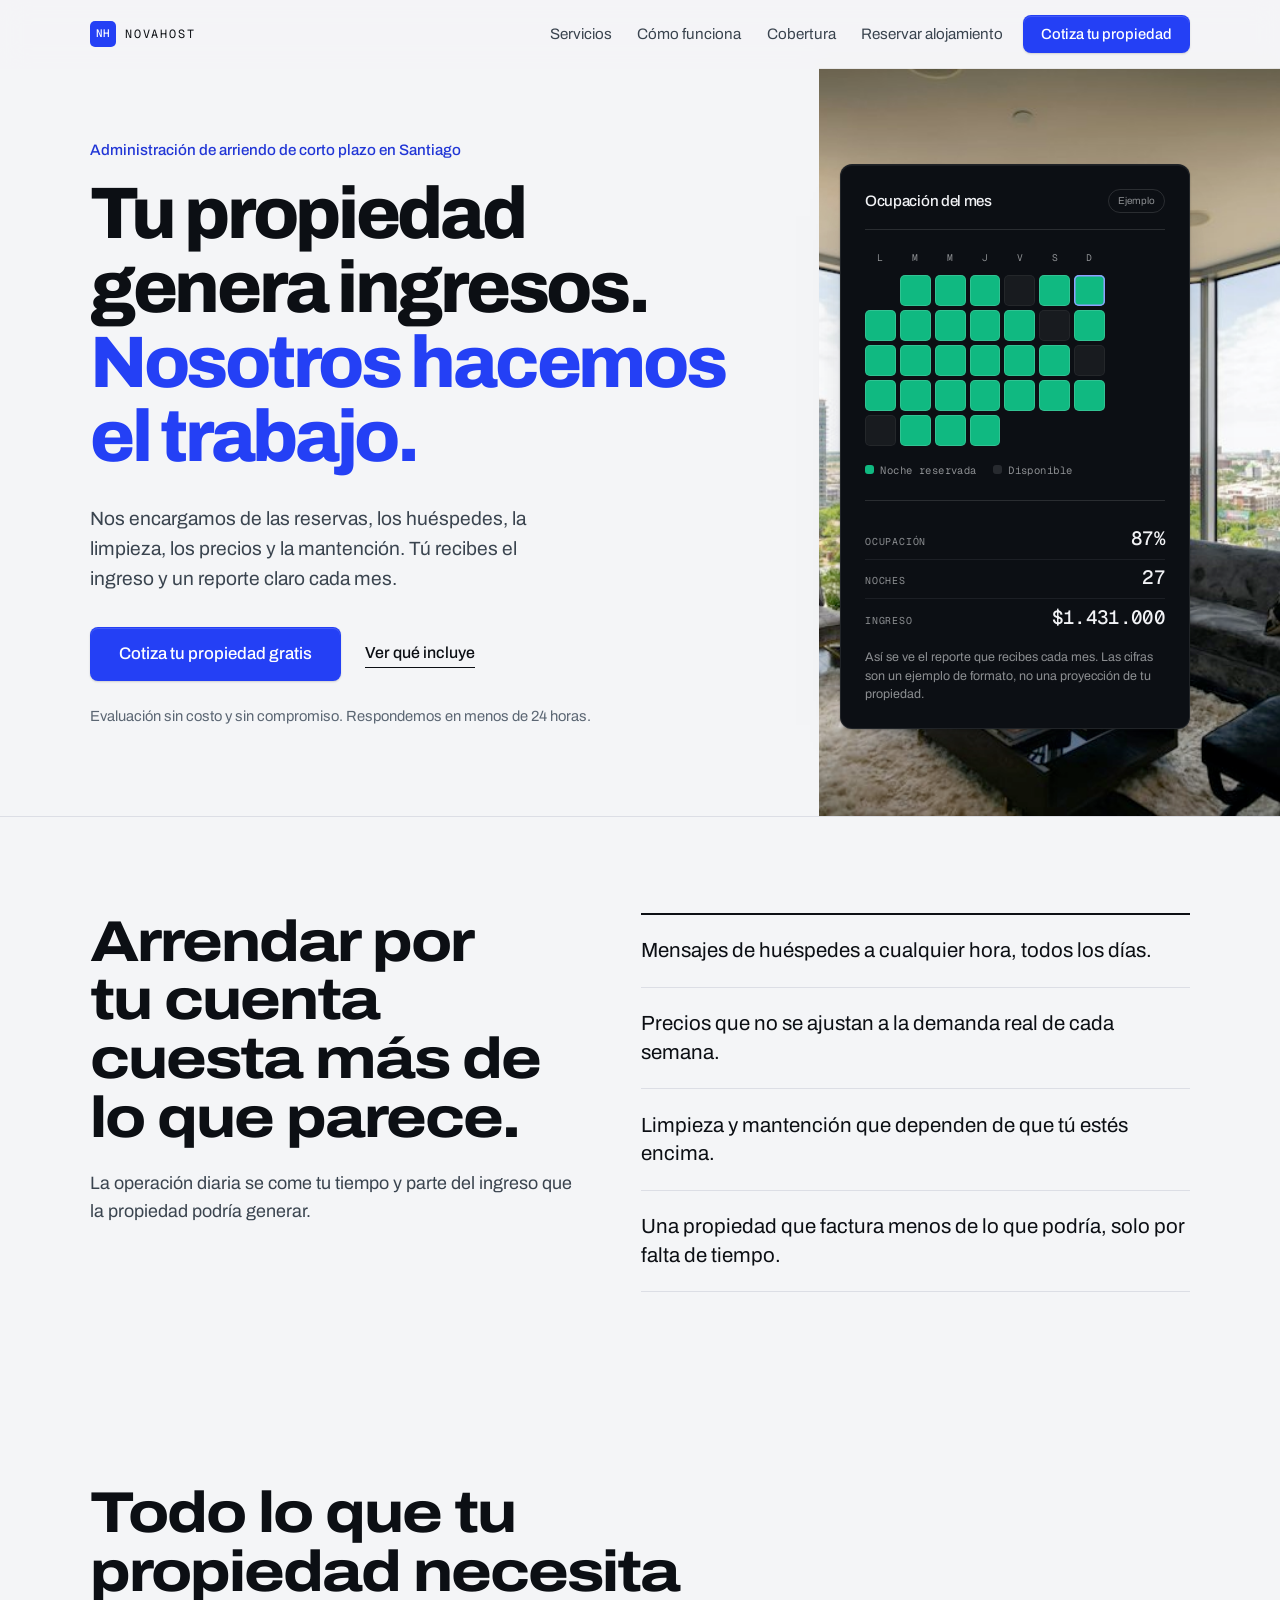
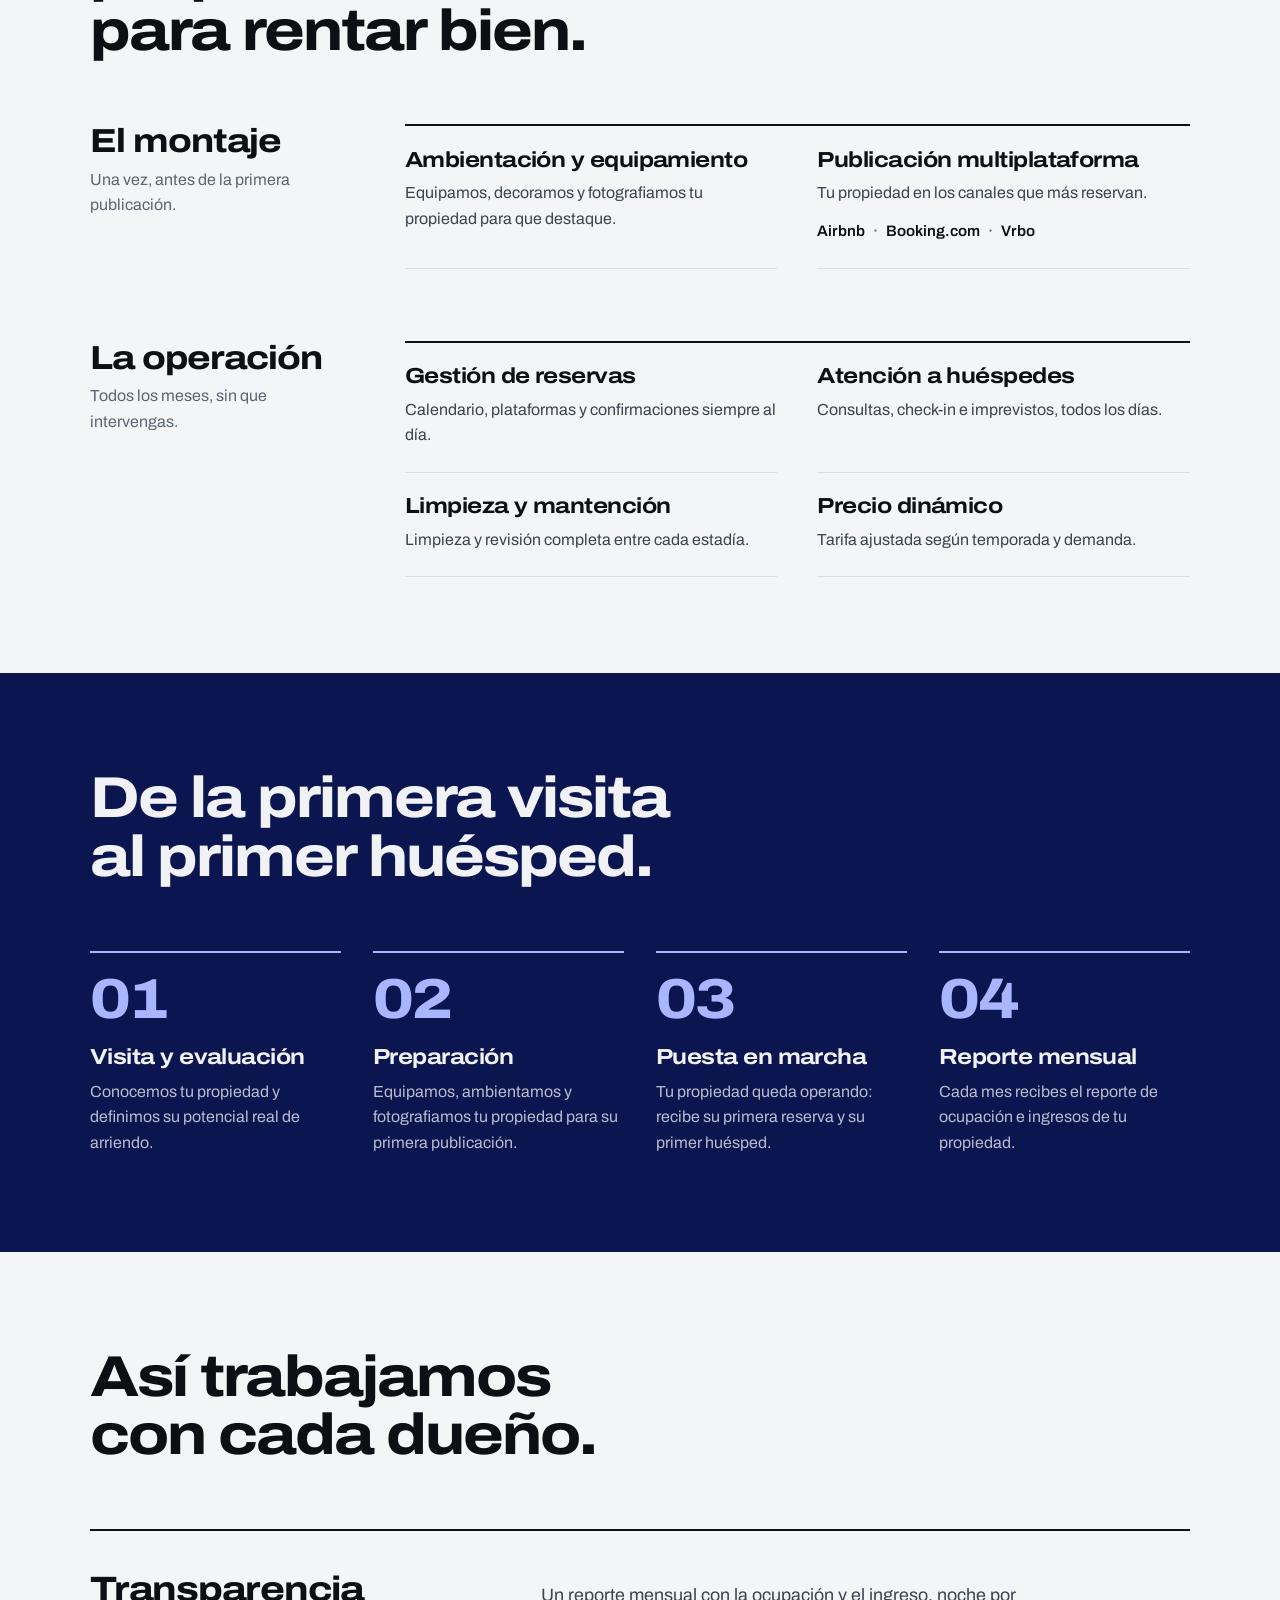
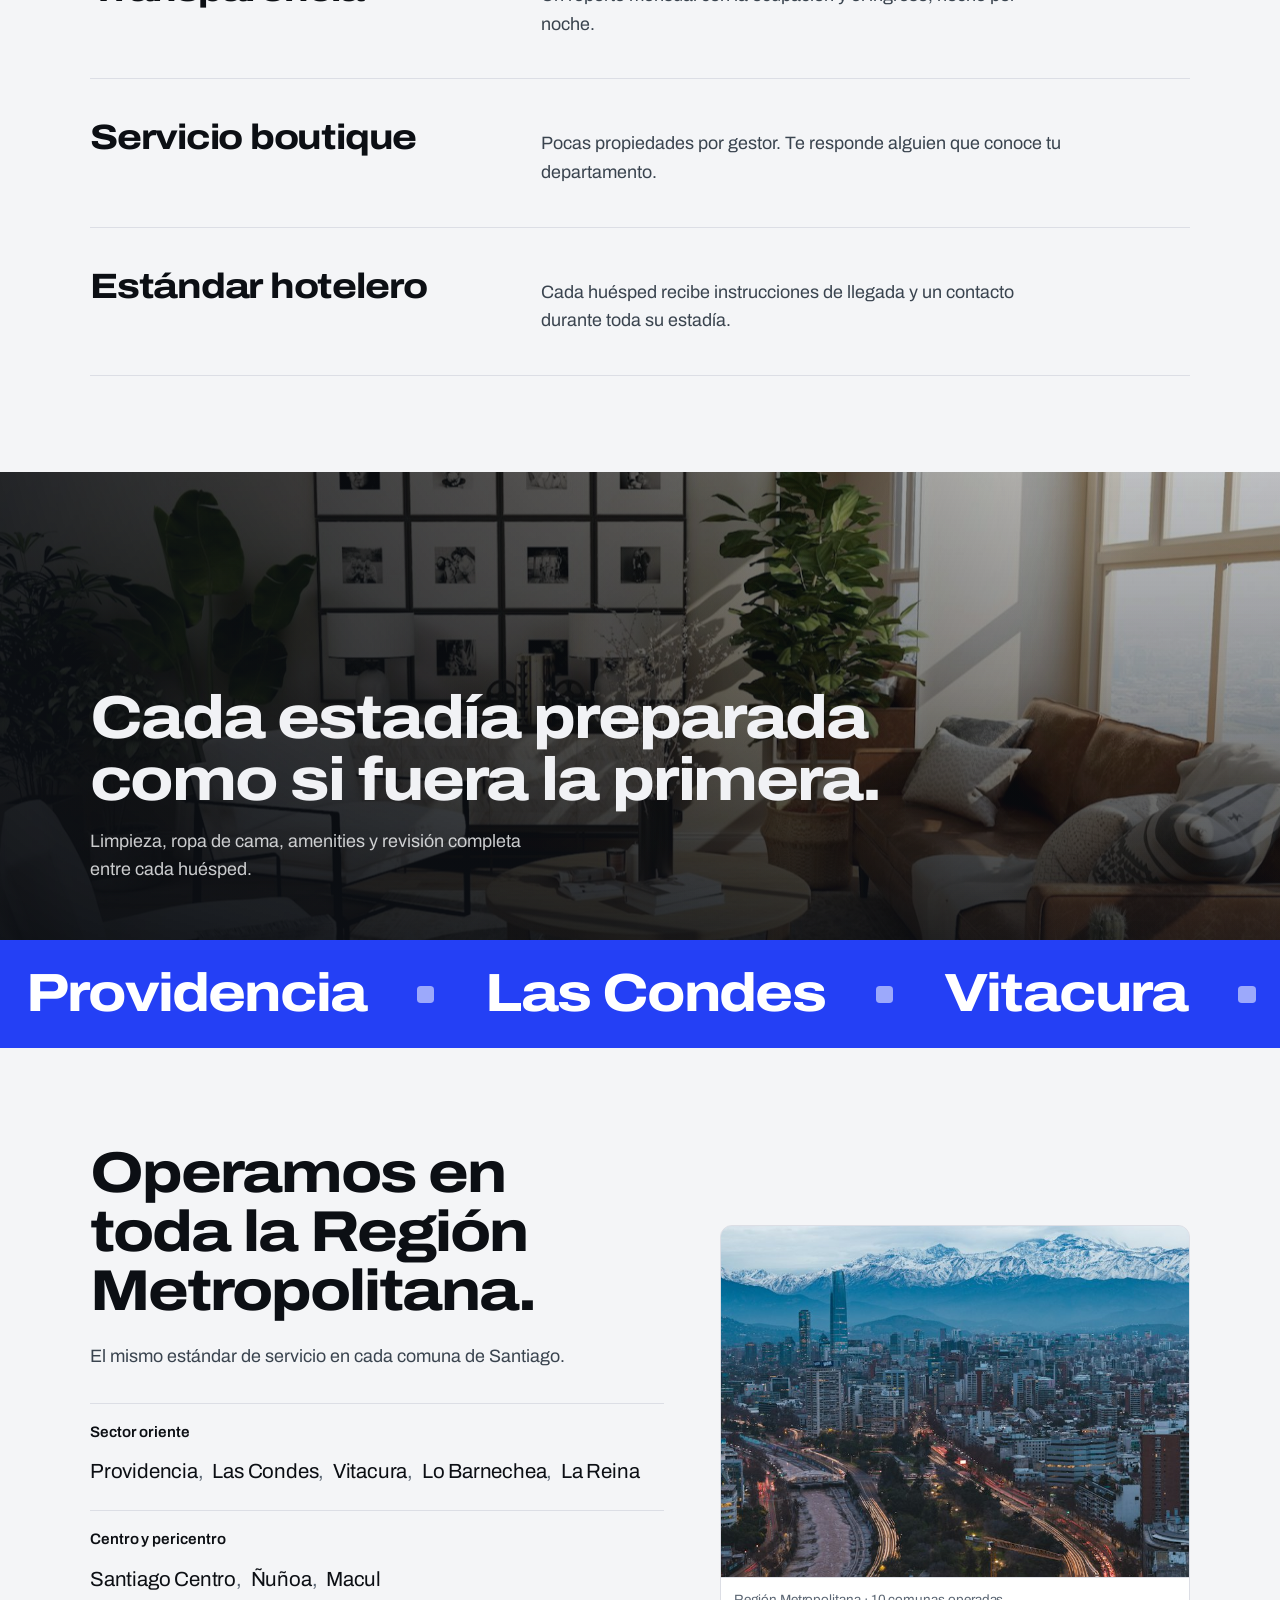
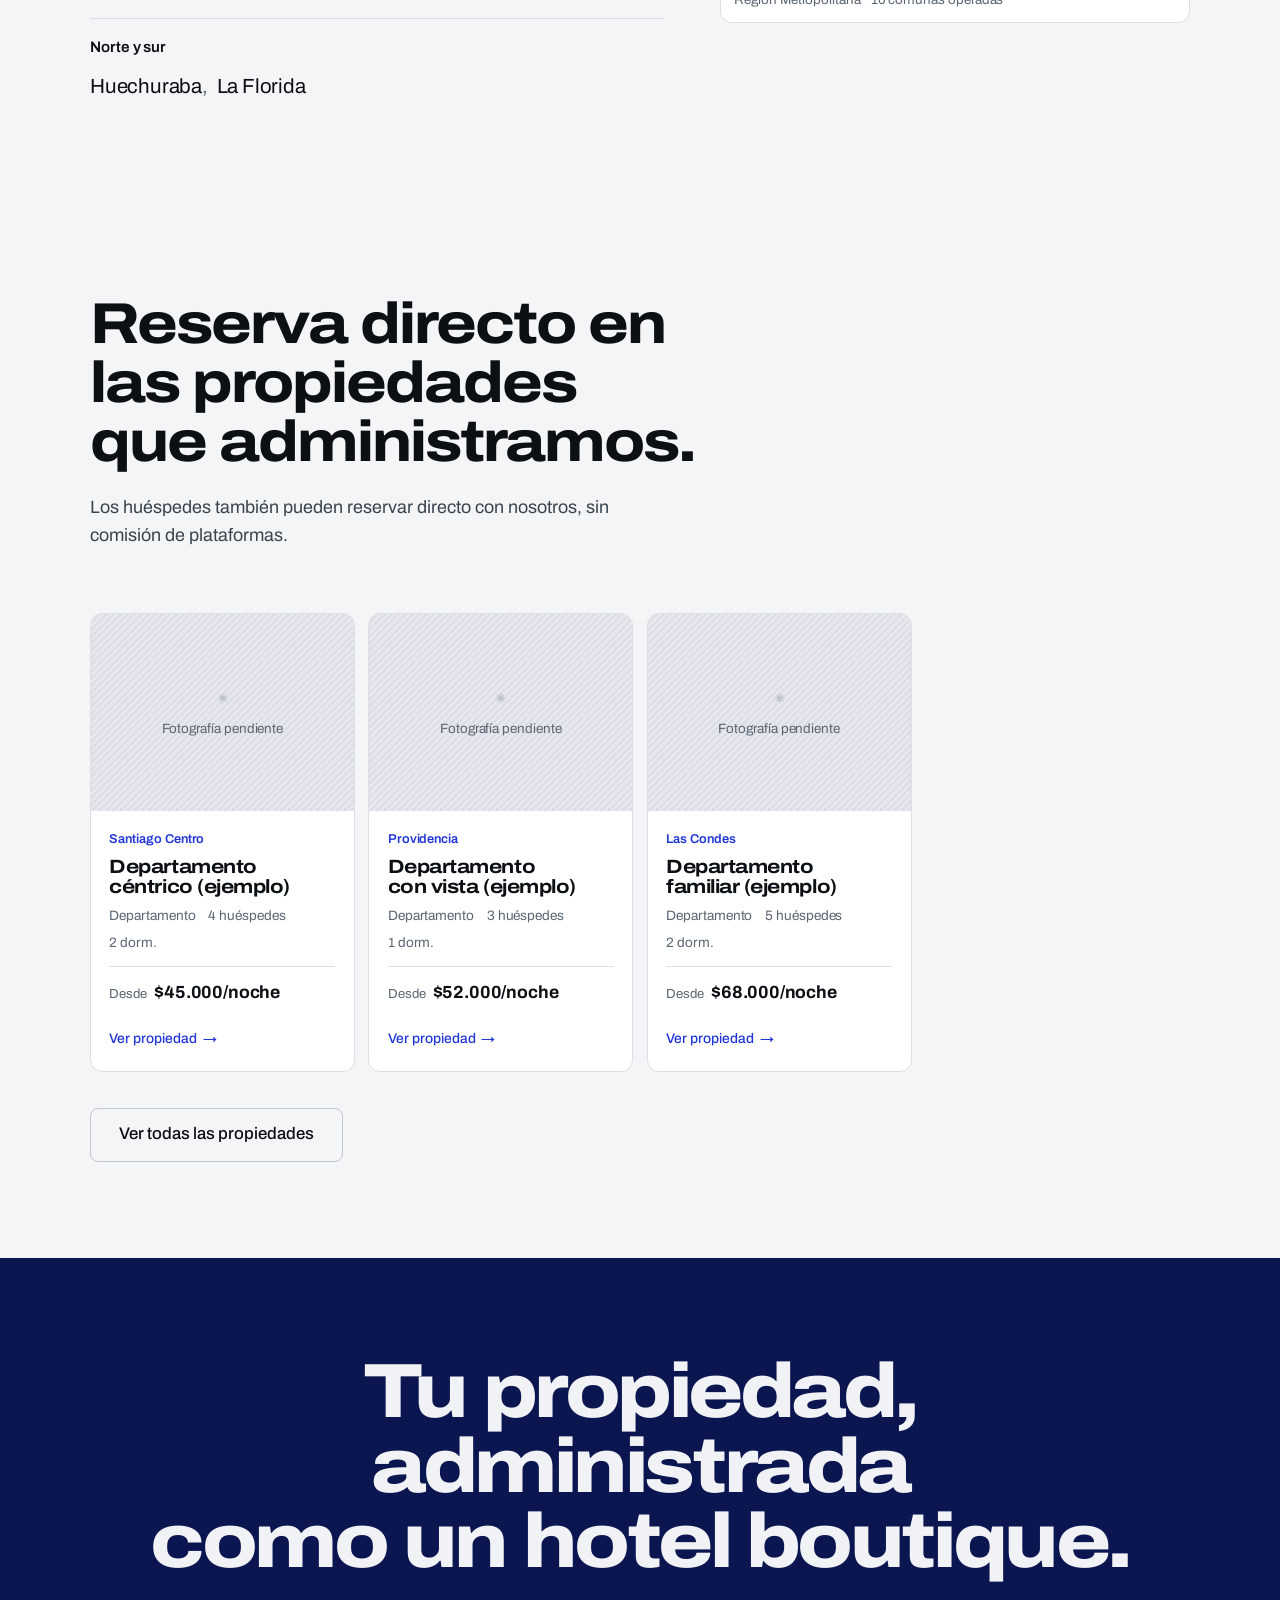
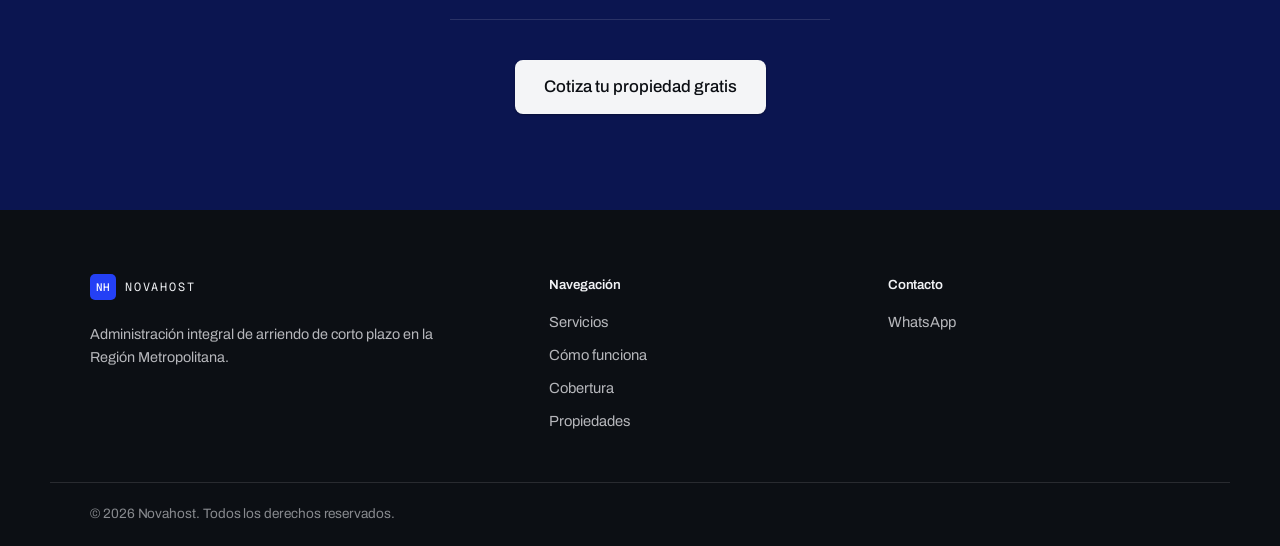
==== index.html @ 9f0abd8a "Rediseño visual: tipografía Archivo, títulos más grandes, menos texto y animaciones al hacer scroll " ====
<!DOCTYPE html>
<html lang="es-CL">
<head>
<meta charset="UTF-8">
<meta name="viewport" content="width=device-width, initial-scale=1.0">
<title>Novahost | Administración de arriendo de corto plazo, Santiago</title>
<meta name="description" content="Administración integral de arriendo de corto plazo en toda la Región Metropolitana: reservas, huéspedes, limpieza y reportes claros. Tú recibes el ingreso.">
<meta name="theme-color" content="#F4F5F7">
<link rel="canonical" href="https://webnova.diegosanmartinb1996.workers.dev/">
<!-- NOTA: actualizar canonical y todas las URL absolutas de esta sección cuando Novahost tenga dominio propio -->

<meta property="og:title" content="Novahost | Tu propiedad genera ingresos. Nosotros hacemos el trabajo.">
<meta property="og:description" content="Administración integral de arriendo de corto plazo en toda la Región Metropolitana de Santiago.">
<meta property="og:type" content="website">
<meta property="og:url" content="https://webnova.diegosanmartinb1996.workers.dev/">
<meta property="og:image" content="https://webnova.diegosanmartinb1996.workers.dev/assets/interior-estar.jpg">
<meta property="og:locale" content="es_CL">
<meta name="twitter:card" content="summary_large_image">
<meta name="twitter:title" content="Novahost | Tu propiedad genera ingresos. Nosotros hacemos el trabajo.">
<meta name="twitter:description" content="Administración integral de arriendo de corto plazo en toda la Región Metropolitana de Santiago.">
<meta name="twitter:image" content="https://webnova.diegosanmartinb1996.workers.dev/assets/interior-estar.jpg">

<link rel="icon" type="image/png" href="assets/novahost-logo.png">

<script type="application/ld+json">
{
  "@context": "https://schema.org",
  "@type": "Organization",
  "name": "Novahost",
  "url": "https://webnova.diegosanmartinb1996.workers.dev/",
  "description": "Administración integral de arriendo de corto plazo en toda la Región Metropolitana de Santiago: reservas, huéspedes, limpieza, precios y reportes claros.",
  "areaServed": {
    "@type": "AdministrativeArea",
    "name": "Región Metropolitana de Santiago, Chile"
  }
}
</script>

<link rel="preconnect" href="https://fonts.googleapis.com">
<link rel="preconnect" href="https://fonts.gstatic.com" crossorigin>
<link href="https://fonts.googleapis.com/css2?family=Archivo:wdth,wght@62..125,300..800&family=Geist+Mono:wght@400;500&display=swap" rel="stylesheet">

<link rel="stylesheet" href="styles.css">
<script>document.documentElement.classList.add('js');</script>
</head>
<body>

<a class="skip-link" href="#main">Saltar al contenido</a>

<header class="site-header" data-header>
  <div class="header-inner">
    <a href="#top" class="brand" aria-label="Novahost, inicio">
      <span class="brand-mark" aria-hidden="true">NH</span>
      <span class="brand-word">NOVAHOST</span>
    </a>
    <nav class="main-nav" aria-label="Principal">
      <a href="#servicios">Servicios</a>
      <a href="#proceso">Cómo funciona</a>
      <a href="#cobertura">Cobertura</a>
      <a href="propiedades.html">Reservar alojamiento</a>
    </nav>
    <div class="header-actions">
      <a class="btn btn-primary btn-nav" data-cta href="#">Cotiza tu propiedad</a>
    </div>
    <button class="nav-toggle" type="button" data-nav-toggle aria-expanded="false" aria-controls="mobile-nav" aria-label="Abrir menú">
      <span></span><span></span><span></span>
    </button>
  </div>
</header>

<nav class="mobile-nav" id="mobile-nav" data-mobile-nav aria-label="Menú móvil">
  <a href="#servicios">Servicios</a>
  <a href="#proceso">Cómo funciona</a>
  <a href="#cobertura">Cobertura</a>
  <a href="propiedades.html">Reservar alojamiento</a>
  <a class="btn btn-primary btn-lg" data-cta href="#">Cotiza tu propiedad gratis</a>
  <p class="mobile-nav-note">Evaluación sin costo y sin compromiso. Respondemos en 24 horas.</p>
</nav>

<main id="main">

  <!-- ============ HERO ============ -->
  <section class="hero" id="top">
    <!-- Fotografía a sangre por la derecha. Se pinta desde CSS y solo en
         pantallas anchas, así el celular nunca la descarga. -->
    <div class="hero-photo" aria-hidden="true"></div>
    <div class="hero-inner">
      <div class="hero-copy">
        <p class="eyebrow" data-reveal>Administración de arriendo de corto plazo en Santiago</p>
        <h1 class="hero-title" data-hero-title>
          <span class="line"><span>Tu propiedad</span></span>
          <span class="line"><span>genera ingresos.</span></span>
          <span class="line"><span><em>Nosotros hacemos</em></span></span>
          <span class="line"><span><em>el trabajo.</em></span></span>
        </h1>
        <p class="hero-sub" data-reveal>
          Nos encargamos de las reservas, los huéspedes, la limpieza, los precios y la mantención.
          Tú recibes el ingreso y un reporte claro cada mes.
        </p>
        <div class="hero-actions" data-reveal>
          <a class="btn btn-primary btn-lg" data-cta href="#">Cotiza tu propiedad gratis</a>
          <a class="hero-secondary" href="#servicios">Ver qué incluye</a>
        </div>
        <p class="hero-trust" data-reveal>
          Evaluación sin costo y sin compromiso. Respondemos en menos de 24 horas.
        </p>
      </div>

      <!-- Elemento firma: el calendario de ocupación y las cifras del mes -->
      <div class="panel-shell">
      <div class="panel" data-panel>
        <div class="panel-head">
          <p class="panel-title">Ocupación del mes</p>
          <span class="panel-tag">Ejemplo</span>
        </div>
        <div class="panel-cal" data-panel-cal aria-hidden="true"></div>
        <div class="panel-legend" aria-hidden="true">
          <span><i class="legend-booked"></i> Noche reservada</span>
          <span><i class="legend-free"></i> Disponible</span>
        </div>
        <dl class="panel-stats">
          <div>
            <dt>Ocupación</dt>
            <dd data-count="87" data-count-suffix="%">0%</dd>
          </div>
          <div>
            <dt>Noches</dt>
            <dd data-count="26">0</dd>
          </div>
          <div>
            <dt>Ingreso</dt>
            <dd data-count="1380000" data-count-format="clp">$0</dd>
          </div>
        </dl>
        <p class="panel-foot">
          Así se ve el reporte que recibes cada mes. Las cifras son un ejemplo de formato,
          no una proyección de tu propiedad.
        </p>
      </div>
      </div>
    </div>
  </section>

  <!-- ============ POR QUÉ DELEGAR ============ -->
  <section class="section problema" id="por-que-delegar">
    <div class="section-inner">
      <div class="problema-grid">
        <div class="problema-intro">
          <h2 class="section-title">
            Arrendar por tu cuenta cuesta más de lo que parece.
          </h2>
          <p class="section-copy">
            La operación diaria se come tu tiempo y parte del ingreso que la propiedad podría generar.
          </p>
        </div>
        <ul class="pain-list">
          <li>
            Mensajes de huéspedes a cualquier hora, todos los días.
          </li>
          <li>
            Precios que no se ajustan a la demanda real de cada semana.
          </li>
          <li>
            Limpieza y mantención que dependen de que tú estés encima.
          </li>
          <li>
            Una propiedad que factura menos de lo que podría, solo por falta de tiempo.
          </li>
        </ul>
      </div>
    </div>
  </section>

  <!-- ============ SERVICIOS ============ -->
  <section class="section servicios" id="servicios">
    <div class="section-inner">
      <div class="section-head">
        <h2 class="section-title">Todo lo que tu propiedad necesita para rentar bien.</h2>
      </div>

      <!-- Dos grupos, no seis tarjetas iguales: el montaje ocurre una vez,
           la operación se repite cada mes. La diferencia es real, así que
           el tamaño de cada grupo la refleja. -->
      <div class="servicio-group">
        <div class="servicio-group-head">
          <h3 class="servicio-group-title">El montaje</h3>
          <p class="servicio-group-note">Una vez, antes de la primera publicación.</p>
        </div>
        <div class="servicios-grid servicios-grid--montaje">
          <article class="servicio-card">
            <h4>Ambientación y equipamiento</h4>
            <p>Equipamos, decoramos y fotografiamos tu propiedad para que destaque.</p>
          </article>
          <article class="servicio-card">
            <h4>Publicación multiplataforma</h4>
            <p>Tu propiedad en los canales que más reservan.</p>
            <ul class="platform-chips">
              <li>Airbnb</li>
              <li>Booking.com</li>
              <li>Vrbo</li>
            </ul>
          </article>
        </div>
      </div>

      <div class="servicio-group">
        <div class="servicio-group-head">
          <h3 class="servicio-group-title">La operación</h3>
          <p class="servicio-group-note">Todos los meses, sin que intervengas.</p>
        </div>
        <div class="servicios-grid servicios-grid--operacion">
          <article class="servicio-card">
            <h4>Gestión de reservas</h4>
            <p>Calendario, plataformas y confirmaciones siempre al día.</p>
          </article>
          <article class="servicio-card">
            <h4>Atención a huéspedes</h4>
            <p>Consultas, check-in e imprevistos, todos los días.</p>
          </article>
          <article class="servicio-card">
            <h4>Limpieza y mantención</h4>
            <p>Limpieza y revisión completa entre cada estadía.</p>
          </article>
          <article class="servicio-card">
            <h4>Precio dinámico</h4>
            <p>Tarifa ajustada según temporada y demanda.</p>
          </article>
        </div>
      </div>
    </div>
  </section>

  <!-- ============ CÓMO FUNCIONA (sección oscura) ============ -->
  <section class="section section--ink proceso" id="proceso">
    <div class="section-inner">
      <div class="section-head">
        <h2 class="section-title">De la primera visita al primer huésped.</h2>
      </div>

      <ol class="proceso-list">
        <li>
          <span class="proceso-num">01</span>
          <h3>Visita y evaluación</h3>
          <p>Conocemos tu propiedad y definimos su potencial real de arriendo.</p>
        </li>
        <li>
          <span class="proceso-num">02</span>
          <h3>Preparación</h3>
          <p>Equipamos, ambientamos y fotografiamos tu propiedad para su primera publicación.</p>
        </li>
        <li>
          <span class="proceso-num">03</span>
          <h3>Puesta en marcha</h3>
          <p>Tu propiedad queda operando: recibe su primera reserva y su primer huésped.</p>
        </li>
        <li>
          <span class="proceso-num">04</span>
          <h3>Reporte mensual</h3>
          <p>Cada mes recibes el reporte de ocupación e ingresos de tu propiedad.</p>
        </li>
      </ol>
    </div>
  </section>

  <!-- ============ DIFERENCIADOR ============ -->
  <section class="section diferenciador" id="diferenciador">
    <div class="section-inner">
      <div class="section-head">
        <h2 class="section-title">Así trabajamos con cada dueño.</h2>
      </div>

      <div class="pillars">
        <div class="pillar">
          <span class="pillar-label">Transparencia</span>
          <p>Un reporte mensual con la ocupación y el ingreso, noche por noche.</p>
        </div>
        <div class="pillar">
          <span class="pillar-label">Servicio boutique</span>
          <p>Pocas propiedades por gestor. Te responde alguien que conoce tu departamento.</p>
        </div>
        <div class="pillar">
          <span class="pillar-label">Estándar hotelero</span>
          <p>Cada huésped recibe instrucciones de llegada y un contacto durante toda su estadía.</p>
        </div>
      </div>
    </div>
  </section>

  <!-- ============ BANDA FOTOGRÁFICA ============ -->
  <section class="band">
    <img src="assets/interior-estar.jpg"
         srcset="assets/interior-estar-800.jpg 800w, assets/interior-estar.jpg 1600w"
         sizes="100vw"
         alt="Living de un departamento preparado para recibir huéspedes"
         loading="lazy" width="1600" height="1200">
    <div class="band-inner">
      <h2 class="band-title">Cada estadía preparada como si fuera la primera.</h2>
      <p class="band-note">
        Limpieza, ropa de cama, amenities y revisión completa entre cada huésped.
      </p>
    </div>
  </section>

  <!-- ============ FRANJA DE COMUNAS (en movimiento) ============ -->
  <div class="marquee" aria-hidden="true">
    <div class="marquee-track">
      <div class="marquee-group"><span>Providencia</span><span>Las Condes</span><span>Vitacura</span><span>Lo Barnechea</span><span>La Reina</span><span>Santiago Centro</span><span>Ñuñoa</span><span>Macul</span><span>Huechuraba</span><span>La Florida</span></div>
      <div class="marquee-group"><span>Providencia</span><span>Las Condes</span><span>Vitacura</span><span>Lo Barnechea</span><span>La Reina</span><span>Santiago Centro</span><span>Ñuñoa</span><span>Macul</span><span>Huechuraba</span><span>La Florida</span></div>
    </div>
  </div>

  <!-- ============ COBERTURA ============ -->
  <section class="section cobertura" id="cobertura">
    <div class="section-inner cobertura-grid">
      <div class="cobertura-copy">
        <h2 class="section-title">Operamos en toda la Región Metropolitana.</h2>
        <p class="section-copy">
          El mismo estándar de servicio en cada comuna de Santiago.
        </p>

        <div class="sector-list">
          <div>
            <p class="sector-name">Sector oriente</p>
            <ul class="comuna-chips">
              <li>Providencia</li>
              <li>Las Condes</li>
              <li>Vitacura</li>
              <li>Lo Barnechea</li>
              <li>La Reina</li>
            </ul>
          </div>
          <div>
            <p class="sector-name">Centro y pericentro</p>
            <ul class="comuna-chips">
              <li>Santiago Centro</li>
              <li>Ñuñoa</li>
              <li>Macul</li>
            </ul>
          </div>
          <div>
            <p class="sector-name">Norte y sur</p>
            <ul class="comuna-chips">
              <li>Huechuraba</li>
              <li>La Florida</li>
            </ul>
          </div>
        </div>
      </div>

      <figure class="cobertura-photo">
        <img src="assets/santiago-cordillera.jpg"
             srcset="assets/santiago-cordillera-800.jpg 800w, assets/santiago-cordillera.jpg 1600w"
             sizes="(min-width: 980px) 40vw, 100vw"
             alt="Vista de Santiago con la cordillera de los Andes al fondo"
             loading="lazy" width="1600" height="1067">
        <figcaption>Región Metropolitana · 10 comunas operadas</figcaption>
      </figure>
    </div>
  </section>

  <!-- ============ GALERÍA (teaser del catálogo) ============ -->
  <section class="section galeria" id="galeria">
    <div class="section-inner">
      <div class="section-head">
        <h2 class="section-title">Reserva directo en las propiedades que administramos.</h2>
        <p class="section-copy">
          Los huéspedes también pueden reservar directo con nosotros, sin comisión de plataformas.
        </p>
      </div>

      <!-- Las tarjetas se generan desde assets/properties.js (booking.js) -->
      <div class="gallery-grid" data-property-teaser></div>

      <div class="galeria-teaser-cta">
        <a class="btn btn-ghost btn-lg" href="propiedades.html">Ver todas las propiedades</a>
      </div>
    </div>
  </section>

  <!-- ============ CTA FINAL (sección oscura) ============ -->
  <section class="section section--ink cta-final">
    <div class="section-inner">
      <h2 class="cta-final-title">Tu propiedad, administrada<br>como un hotel boutique.</h2>
      <div class="cta-final-rule" aria-hidden="true"></div>
      <a class="btn btn-primary btn-lg" data-cta href="#">Cotiza tu propiedad gratis</a>
    </div>
  </section>

</main>

<footer class="site-footer">
  <div class="footer-inner">
    <div class="footer-brand">
      <span class="brand-mark" aria-hidden="true">NH</span>
      <span class="brand-word">NOVAHOST</span>
      <p>Administración integral de arriendo de corto plazo en la Región Metropolitana.</p>
    </div>
    <div class="footer-col">
      <p class="footer-heading">Navegación</p>
      <a href="#servicios">Servicios</a>
      <a href="#proceso">Cómo funciona</a>
      <a href="#cobertura">Cobertura</a>
      <a href="propiedades.html">Propiedades</a>
    </div>
    <div class="footer-col">
      <p class="footer-heading">Contacto</p>
      <a data-cta href="#">WhatsApp</a>
    </div>
  </div>
  <div class="footer-bottom">
    <p>© 2026 Novahost. Todos los derechos reservados.</p>
  </div>
</footer>

<div class="mobile-cta" data-mobile-cta>
  <a class="btn btn-primary" data-cta href="#">Cotiza tu propiedad gratis</a>
</div>

<script src="assets/config.js"></script>
<script src="script.js"></script>
<script src="assets/properties.js"></script>
<script src="booking.js"></script>
</body>
</html>
---- styles.css ----
/* ============================================================
   NOVAHOST: sistema visual "Liquidación"

   Base clara, secciones de contraste en azul noche (derivado del
   azul de marca, no negro). Tipografía Archivo en dos anchos: los
   títulos van ensanchados y grandes, el texto corrido en ancho
   normal. Geist Mono queda solo para el logo NH.
   El elemento firma es la liquidación mensual del hero: el
   documento que el dueño recibe cada mes.
   ============================================================ */

/* ============================================================
   1. Tokens
   ============================================================ */
:root{
  /* paleta base */
  --paper:#F4F5F7;
  --paper-2:#FFFFFF;
  --paper-3:#E6E8EE;
  --ink:#0C0F14;
  --ink-2:#141922;
  --ink-3:#1D242F;
  /* azul noche: las secciones de contraste */
  --night:#0B1550;
  --night-2:#121E63;
  --night-3:#1B2977;

  /* tokens de superficie (los sobreescriben .section--ink y .panel) */
  --surface:var(--paper);
  --surface-2:var(--paper-2);
  --surface-3:var(--paper-3);
  --fg:var(--ink);
  --fg-soft:#3A444F;
  --fg-faint:#5B6673;
  --line-c:#DCDEE5;
  --line-2:#E8EAEF;
  --line-strong:#C1C5D0;

  /* acción */
  --accent:#2440F5;
  --accent-hover:#1A31C9;
  --accent-ink:#FFFFFF;
  --accent-text:#2136D6;
  --accent-soft:#E9EBFE;
  --accent-ring:rgba(36,64,245,.16);

  /* estado */
  --ok:#0A7D4C;
  --ok-fill:#10B981;
  --ok-soft:#E4F6EE;
  --danger:#B23A10;
  --danger-soft:#FBEAE2;

  /* tipografía: Archivo en dos anchos; la mono solo para el logo */
  --font-sans:'Archivo',-apple-system,'Segoe UI',sans-serif;
  --font-display:'Archivo',-apple-system,'Segoe UI',sans-serif;
  --display-stretch:116%;
  --font-mono:'Geist Mono','IBM Plex Mono',ui-monospace,'Courier New',monospace;

  /* layout */
  --container:1180px;
  --gutter:clamp(1.25rem,5vw,2.5rem);
  --section-pad:clamp(4rem,7.5vw,6.5rem);
  --radius:12px;
  --radius-sm:8px;
  --radius-xs:5px;
  --header-h:60px;

  --ease:cubic-bezier(.22,1,.36,1);
}

@media (min-width:900px){
  :root{ --header-h:68px; }
}

/* Superficies oscuras: solo se reasignan tokens */
.section--ink{
  --surface:var(--night);
  --surface-2:var(--night-2);
  --surface-3:var(--night-3);
}
.panel{
  --surface:var(--ink);
  --surface-2:var(--ink-2);
  --surface-3:var(--ink-3);
}
.section--ink,
.panel{
  --fg:#F1F2F5;
  --fg-soft:rgba(241,242,245,.76);
  --fg-faint:rgba(241,242,245,.56);
  --line-c:rgba(241,242,245,.13);
  --line-2:rgba(241,242,245,.07);
  --line-strong:rgba(241,242,245,.28);
  --accent-text:#A9B6FF;
  --accent-soft:rgba(169,182,255,.13);
  --ok:#5EE9A4;
  --ok-soft:rgba(94,233,164,.14);
  color:var(--fg);
}
.section--ink{ background:var(--night); }

/* ============================================================
   2. Reset
   ============================================================ */
*,*::before,*::after{ box-sizing:border-box; }
html{ scroll-behavior:smooth; scroll-padding-top:calc(var(--header-h) + 1rem); }
body{ margin:0; }
img{ max-width:100%; height:auto; display:block; }
ul,ol{ list-style:none; margin:0; padding:0; }
a{ color:inherit; text-decoration:none; }
h1,h2,h3,h4,p,dl,dd,figure{ margin:0; }
button{ font:inherit; border:none; background:none; color:inherit; }
[hidden]{ display:none !important; }

body{
  background:var(--paper);
  color:var(--ink);
  font-family:var(--font-sans);
  font-size:17px;
  font-weight:400;
  line-height:1.6;
  letter-spacing:0;
  -webkit-font-smoothing:antialiased;
  text-rendering:optimizeLegibility;
  overflow-x:hidden;
  padding-top:var(--header-h);
}

@media (prefers-reduced-motion:reduce){
  html{ scroll-behavior:auto; }
  *,*::before,*::after{
    animation-duration:.01ms !important;
    animation-iteration-count:1 !important;
    transition-duration:.01ms !important;
  }
}

.skip-link{
  position:absolute;
  left:-9999px;
  top:0;
  z-index:300;
  background:var(--accent);
  color:var(--accent-ink);
  padding:.7rem 1.1rem;
  border-radius:0 0 var(--radius-sm) 0;
  font-size:.8rem;
}
.skip-link:focus{ left:0; top:0; }

:focus-visible{
  outline:2px solid var(--accent);
  outline-offset:3px;
  border-radius:3px;
}
.section--ink :focus-visible,
.panel :focus-visible{ outline-color:#8FA0FF; }

/* ============================================================
   3. Tipografía
   ============================================================ */

.eyebrow{
  font-size:.95rem;
  font-weight:500;
  color:var(--accent-text);
  margin-bottom:1rem;
}

/* Rotulos de seccion y de ficha: sans, sin versalitas ni tracking */
.sector-name,
.footer-heading,
.folio-label,
.property-card-comuna,
.property-detail-comuna{
  font-family:var(--font-sans);
  font-weight:600;
  letter-spacing:-.005em;
  text-transform:none;
}

/* Títulos: Archivo ensanchado. El ancho extra es la voz de la marca:
   firme, de letrero, legible de lejos. */
h1,h2,h3,h4{
  font-family:var(--font-display);
  font-stretch:var(--display-stretch);
  font-weight:700;
  letter-spacing:-.02em;
  line-height:1.08;
  text-wrap:balance;
}

.section-title{
  font-size:clamp(2.2rem,4.6vw,3.6rem);
  font-weight:750;
  letter-spacing:-.035em;
  line-height:1.02;
  color:var(--fg);
}

.section-copy{
  margin-top:1.4rem;
  max-width:56ch;
  font-size:clamp(1.05rem,1.4vw,1.2rem);
  line-height:1.55;
  color:var(--fg-soft);
}

.section-head{ margin-bottom:clamp(2.5rem,5vw,4rem); }
.section-head .section-title{ max-width:18ch; }

/* Cifras: tabulares, en la misma familia */
.num{
  font-variant-numeric:tabular-nums;
  letter-spacing:-.01em;
}

/* ============================================================
   4. Botones
   ============================================================ */
.btn{
  display:inline-flex;
  align-items:center;
  justify-content:center;
  gap:.5rem;
  font-family:var(--font-sans);
  font-weight:500;
  font-size:1rem;
  letter-spacing:0;
  line-height:1;
  padding:.85rem 1.3rem;
  border-radius:var(--radius-sm);
  border:1px solid transparent;
  cursor:pointer;
  text-align:center;
  transition:background-color .18s var(--ease), color .18s var(--ease),
             border-color .18s var(--ease), box-shadow .18s var(--ease),
             transform .12s var(--ease);
}
.btn:active{ transform:translateY(1px); }

.btn-primary{
  background:var(--accent);
  color:var(--accent-ink);
  box-shadow:0 1px 2px rgba(12,15,20,.16), inset 0 1px 0 rgba(255,255,255,.14);
}
.btn-primary:hover{
  background:var(--accent-hover);
  box-shadow:0 1px 2px rgba(12,15,20,.2), 0 0 0 4px var(--accent-ring),
             inset 0 1px 0 rgba(255,255,255,.14);
}

/* Sobre fondo oscuro el azul sólido pierde contraste: el botón se vuelve papel */
.section--ink .btn-primary{
  background:var(--paper);
  color:var(--ink);
  box-shadow:0 1px 2px rgba(0,0,0,.3);
}
.section--ink .btn-primary:hover{
  background:#FFFFFF;
  box-shadow:0 1px 2px rgba(0,0,0,.3), 0 0 0 4px rgba(241,242,245,.14);
}

.btn-ghost{
  background:transparent;
  color:var(--fg);
  border-color:var(--line-strong);
}
.btn-ghost:hover{ border-color:var(--fg); background:var(--surface-2); }

.btn-lg{ padding:1.1rem 1.75rem; font-size:1.05rem; }

@media (max-width:479px){
  .btn-lg{ width:100%; }
}

/* ============================================================
   5. Contenedores
   ============================================================ */
.section-inner,
.header-inner,
.footer-inner,
.footer-bottom{
  width:100%;
  max-width:var(--container);
  margin-inline:auto;
  padding-inline:var(--gutter);
}

.section{
  padding-block:var(--section-pad);
  background:var(--surface);
  color:var(--fg);
  position:relative;
}

/* ============================================================
   6. Header
   ============================================================ */
.site-header{
  position:fixed;
  top:0; left:0; right:0;
  z-index:120;
  background:rgba(244,245,247,.82);
  backdrop-filter:saturate(1.6) blur(14px);
  -webkit-backdrop-filter:saturate(1.6) blur(14px);
  border-bottom:1px solid transparent;
  transition:border-color .25s var(--ease), background-color .25s var(--ease);
}
.site-header.is-stuck{
  border-bottom-color:var(--line-c);
  background:rgba(244,245,247,.94);
}

.header-inner{
  height:var(--header-h);
  display:flex;
  align-items:center;
  gap:1.25rem;
}

.brand{
  display:flex;
  align-items:center;
  gap:.55rem;
  flex-shrink:0;
  margin-right:auto;
}
.brand-mark{
  display:inline-flex;
  align-items:center;
  justify-content:center;
  width:26px; height:26px;
  border-radius:var(--radius-xs);
  background:var(--accent);
  color:#fff;
  font-family:var(--font-mono);
  font-weight:500;
  font-size:.68rem;
  letter-spacing:-.02em;
}
.brand-word{
  font-family:var(--font-mono);
  font-size:.74rem;
  letter-spacing:.16em;
  color:var(--fg);
}

.main-nav{
  display:none;
  align-items:center;
  gap:1.6rem;
  white-space:nowrap;
}
.main-nav a{
  font-size:.95rem;
  letter-spacing:0;
  color:var(--fg-soft);
  transition:color .18s var(--ease);
}
.main-nav a:hover{ color:var(--fg); }
.nav-active{ color:var(--fg) !important; font-weight:500; }

.header-actions{
  display:none;
  align-items:center;
  gap:1.15rem;
  white-space:nowrap;
}
.header-secondary{
  font-size:.85rem;
  color:var(--fg-faint);
  transition:color .18s var(--ease);
}
.header-secondary:hover{ color:var(--accent-text); }

.btn-nav{ padding:.68rem 1.05rem; font-size:.92rem; }

/* Botón hamburguesa */
.nav-toggle{
  display:inline-flex;
  flex-direction:column;
  justify-content:center;
  gap:5px;
  width:40px; height:40px;
  padding:0 9px;
  border-radius:var(--radius-sm);
  border:1px solid var(--line-c);
  background:var(--paper-2);
  cursor:pointer;
  flex-shrink:0;
}
.nav-toggle span{
  display:block;
  height:1.5px;
  width:100%;
  background:var(--fg);
  transition:transform .3s var(--ease), opacity .2s var(--ease);
}
.nav-toggle[aria-expanded="true"] span:nth-child(1){ transform:translateY(6.5px) rotate(45deg); }
.nav-toggle[aria-expanded="true"] span:nth-child(2){ opacity:0; }
.nav-toggle[aria-expanded="true"] span:nth-child(3){ transform:translateY(-6.5px) rotate(-45deg); }

/* Menú móvil */
.mobile-nav{
  position:fixed;
  inset:var(--header-h) 0 0 0;
  z-index:110;
  background:var(--paper);
  padding:1.75rem var(--gutter) 2.5rem;
  display:flex;
  flex-direction:column;
  gap:.25rem;
  overflow-y:auto;
  transform:translateY(-8px);
  opacity:0;
  visibility:hidden;
  transition:opacity .25s var(--ease), transform .25s var(--ease), visibility .25s;
}
.mobile-nav.is-open{ opacity:1; transform:none; visibility:visible; }
/* Solo los enlaces de navegación: el botón y la nota conservan lo suyo */
.mobile-nav > a:not(.btn){
  font-family:var(--font-display);
  font-stretch:var(--display-stretch);
  font-size:1.6rem;
  font-weight:700;
  letter-spacing:-.03em;
  padding:.8rem 0;
  border-bottom:1px solid var(--line-c);
  color:var(--fg);
}
.mobile-nav .btn{ margin-top:1.6rem; }
.mobile-nav-note{
  margin-top:1rem;
  font-size:.85rem;
  color:var(--fg-faint);
}
.mobile-nav-note a{
  color:var(--accent-text);
  text-decoration:underline;
  text-underline-offset:3px;
}
body.nav-open{ overflow:hidden; }

@media (min-width:900px){
  .main-nav,
  .header-actions{ display:flex; }
  .nav-toggle{ display:none; }
  .mobile-nav{ display:none; }
}

/* Barra fija de acción en móvil */
.mobile-cta{
  position:fixed;
  left:0; right:0; bottom:0;
  z-index:100;
  padding:.65rem var(--gutter) calc(.65rem + env(safe-area-inset-bottom));
  background:rgba(244,245,247,.93);
  backdrop-filter:blur(14px);
  -webkit-backdrop-filter:blur(14px);
  border-top:1px solid var(--line-c);
  transform:translateY(110%);
  transition:transform .3s var(--ease);
}
.mobile-cta.is-visible{ transform:none; }
.mobile-cta .btn{ width:100%; }
@media (min-width:900px){ .mobile-cta{ display:none; } }

/* ============================================================
   7. Hero
   ============================================================ */
.hero{
  position:relative;
  background:var(--paper);
  padding-block:clamp(2.5rem,5.5vw,4.5rem) clamp(3.5rem,7vw,5.5rem);
  overflow:hidden;
}
.hero::after{
  content:'';
  position:absolute;
  left:0; right:0; bottom:0;
  height:1px;
  background:var(--line-c);
  z-index:2;
}

/* Fotografía del hero: entra a sangre por la derecha y el panel flota
   sobre su borde. Va por background-image y solo desde 1000px, para que
   en pantallas angostas no se descargue nunca. */
.hero-photo{ display:none; }

@media (min-width:1000px){
  .hero-photo{
    display:block;
    position:absolute;
    top:0; right:0; bottom:0;
    width:36%;
    background-image:url('assets/hero-estar.jpg');
    background-image:-webkit-image-set(url('assets/hero-estar-900.jpg') 1x, url('assets/hero-estar.jpg') 2x);
    background-image:image-set(url('assets/hero-estar-900.jpg') 1x, url('assets/hero-estar.jpg') 2x);
    background-size:cover;
    background-position:center 45%;
    pointer-events:none;
  }
  .panel-shell{ z-index:2; }
}

.hero-inner{
  position:relative;
  z-index:1;
  width:100%;
  max-width:var(--container);
  margin-inline:auto;
  padding-inline:var(--gutter);
  display:grid;
  gap:clamp(2.5rem,4.5vw,3.5rem);
}
@media (min-width:1000px){
  .hero-inner{
    grid-template-columns:minmax(0,1fr) minmax(0,350px);
    align-items:end;
    column-gap:clamp(2rem,4vw,4rem);
  }
}

.hero-title{
  font-size:clamp(2.7rem,5.7vw,4.75rem);
  font-weight:800;
  font-stretch:100%;
  letter-spacing:-.045em;
  line-height:.96;
  color:var(--ink);
}
.hero-title .line{ display:block; overflow:hidden; padding-bottom:.06em; }
.hero-title .line > span{
  display:block;
  transition:transform .95s var(--ease);
}
/* El estado inicial solo existe si hay JS para deshacerlo */
.js .hero-title .line > span{ transform:translateY(110%); }
.hero-title.is-in .line > span{ transform:none; }
.hero-title .line:nth-child(1) > span{ transition-delay:.04s; }
.hero-title .line:nth-child(2) > span{ transition-delay:.12s; }
.hero-title .line:nth-child(3) > span{ transition-delay:.20s; }
.hero-title .line:nth-child(4) > span{ transition-delay:.28s; }
/* La segunda frase es la de Novahost: va en el azul de la marca */
.hero-title em{
  font-style:normal;
  color:var(--accent);
}

.hero-sub{
  margin-top:1.75rem;
  max-width:44ch;
  font-size:clamp(1.08rem,1.5vw,1.25rem);
  line-height:1.55;
  color:var(--fg-soft);
}

.hero-actions{
  margin-top:2.1rem;
  display:flex;
  align-items:center;
  gap:1.5rem;
  flex-wrap:wrap;
}
.hero-secondary{
  font-size:1rem;
  font-weight:500;
  color:var(--fg);
  border-bottom:1.5px solid var(--fg);
  padding-bottom:2px;
  transition:color .18s var(--ease), border-color .18s var(--ease);
}
.hero-secondary:hover{ color:var(--accent-text); border-color:var(--accent-text); }

.hero-trust{
  margin-top:1.5rem;
  font-size:.92rem;
  color:var(--fg-faint);
}

/* ============================================================
   8. Panel de ocupación: elemento firma

   Superficie de producto oscura sobre la página clara.
   ============================================================ */
/* El ancho del panel depende de su columna, no del viewport: la distribución
   interna se decide con container query. */
.panel-shell{ position:relative; container-type:inline-size; }
/* Halo ambiente detrás del panel */
.panel-shell::before{
  content:'';
  position:absolute;
  inset:8% -4% -10% -4%;
  border-radius:50%;
  background:radial-gradient(60% 60% at 50% 50%, var(--accent-ring), transparent 70%);
  filter:blur(28px);
  pointer-events:none;
}

.panel{
  position:relative;
  background:var(--ink);
  border:1px solid rgba(241,242,245,.09);
  border-radius:var(--radius);
  padding:clamp(1.15rem,2.4vw,1.5rem);
  box-shadow:
    0 1px 2px rgba(12,15,20,.3),
    0 24px 48px -28px rgba(12,15,20,.55),
    inset 0 1px 0 rgba(241,242,245,.06);
}

.panel-head{
  display:flex;
  align-items:center;
  justify-content:space-between;
  gap:1rem;
  padding-bottom:.95rem;
  border-bottom:1px solid var(--line-c);
}
.panel-title{
  font-size:.95rem;
  font-weight:500;
  letter-spacing:-.02em;
  color:var(--fg);
}
.panel-tag{
  font-size:.62rem;
  color:var(--fg-faint);
  border:1px solid var(--line-c);
  border-radius:100px;
  padding:.2rem .55rem;
}

/* Calendario */
.panel-cal{
  margin-top:1.25rem;
  display:grid;
  grid-template-columns:repeat(7,minmax(0,1fr));
  gap:4px;
  max-width:240px;
}
.cal-dow{
  font-family:var(--font-mono);
  font-size:.6rem;
  letter-spacing:.04em;
  color:var(--fg-faint);
  text-align:center;
  padding-bottom:.4rem;
}
.cal-cell{
  aspect-ratio:1;
  border-radius:var(--radius-xs);
  background:rgba(241,242,245,.055);
  box-shadow:inset 0 0 0 1px rgba(241,242,245,.05);
  transition:background-color .4s var(--ease), box-shadow .4s var(--ease);
}
.cal-cell.is-out{ background:transparent; box-shadow:none; }
.cal-cell.is-booked{
  background:var(--ok-fill);
  box-shadow:inset 0 0 0 1px rgba(255,255,255,.14);
}
.cal-cell.is-today{ box-shadow:inset 0 0 0 1.5px #8FA0FF; }

.panel-legend{
  margin-top:1rem;
  display:flex;
  flex-wrap:wrap;
  gap:1rem;
  font-family:var(--font-mono);
  font-size:.66rem;
  letter-spacing:.04em;
  color:var(--fg-faint);
}
.panel-legend span{ display:inline-flex; align-items:center; gap:.4rem; }
.panel-legend i{ width:9px; height:9px; border-radius:3px; display:block; flex-shrink:0; }
.legend-booked{ background:var(--ok-fill); }
.legend-free{ background:rgba(241,242,245,.12); }

/* Cifras */
/* Por defecto (panel angosto) las cifras van como lista */
.panel-stats{
  margin-top:1.35rem;
  padding-top:1.2rem;
  border-top:1px solid var(--line-c);
  display:grid;
  grid-template-columns:1fr;
  gap:0;
}
.panel-stats > div{
  min-width:0;
  display:flex;
  align-items:baseline;
  justify-content:space-between;
  gap:1rem;
  padding:.55rem 0;
  border-bottom:1px solid var(--line-2);
}
.panel-stats > div:last-child{ border-bottom:none; padding-bottom:0; }
.panel-stats dt{
  font-family:var(--font-mono);
  font-size:.62rem;
  letter-spacing:.08em;
  text-transform:uppercase;
  color:var(--fg-faint);
  margin-bottom:0;
}
.panel-stats dd{
  font-family:var(--font-mono);
  font-weight:500;
  letter-spacing:-.035em;
  font-size:1.2rem;
  line-height:1;
  color:var(--fg);
  font-variant-numeric:tabular-nums;
}

.panel-foot{
  margin-top:1.2rem;
  font-size:.78rem;
  line-height:1.5;
  color:var(--fg-faint);
}

/* Cuando el panel tiene ancho suficiente se arma como tablero:
   calendario a la izquierda, cifras a la derecha. El umbral es el ancho
   del propio panel, no el de la ventana. */
@container (min-width:470px){
  .panel{
    display:grid;
    grid-template-columns:minmax(0,240px) minmax(0,1fr);
    column-gap:clamp(1.25rem,5cqi,2rem);
    align-content:start;
  }
  .panel-head{ grid-column:1 / -1; grid-row:1; }
  .panel-cal{ grid-column:1; grid-row:2; }
  .panel-legend{ grid-column:1; grid-row:3; }
  .panel-foot{ grid-column:1 / -1; grid-row:4; }

  .panel-stats{
    grid-column:2;
    grid-row:2 / 4;
    align-self:start;
    margin-top:1.25rem;
    padding-top:0;
    border-top:none;
  }
  .panel-stats > div{
    display:block;
    padding:.62rem 0;
  }
  .panel-stats > div:first-child{ padding-top:0; }
  .panel-stats dt{ margin-bottom:.4rem; }
  .panel-stats dd{ font-size:1.3rem; }
}

/* ============================================================
/* ============================================================
   9. Problema
   ============================================================ */
.problema-grid{ display:grid; gap:clamp(2.25rem,4.5vw,4rem); }
@media (min-width:920px){
  .problema-grid{ grid-template-columns:minmax(0,.9fr) minmax(0,1fr); align-items:start; }
}

.pain-list{
  border-top:1px solid var(--line-c);
}
.pain-list{ border-top-color:var(--ink); border-top-width:2px; }
.pain-list li{
  padding:1.35rem 0;
  border-bottom:1px solid var(--line-c);
  color:var(--fg);
  font-size:clamp(1.1rem,1.6vw,1.3rem);
  line-height:1.4;
}
/* ============================================================
   10. Servicios
   ============================================================ */
/* Dos grupos: lo que se hace una vez y lo que corre cada mes.
   Sin tarjetas: filas con título grande a la izquierda. */
.servicio-group + .servicio-group{ margin-top:clamp(3rem,6vw,4.5rem); }

.servicio-group{ display:grid; gap:1.25rem 3rem; }
@media (min-width:980px){
  .servicio-group{ grid-template-columns:minmax(0,.34fr) minmax(0,1fr); align-items:start; }
}

.servicio-group-head{ display:flex; flex-direction:column; gap:.4rem; }
.servicio-group-title{
  font-size:clamp(1.6rem,2.6vw,2.1rem);
  font-weight:750;
  letter-spacing:-.03em;
}
.servicio-group-note{ font-size:1rem; color:var(--fg-faint); }

.servicios-grid{
  display:grid;
  gap:0 2.5rem;
  border-top:2px solid var(--ink);
}
@media (min-width:720px){
  .servicios-grid{ grid-template-columns:repeat(2,minmax(0,1fr)); }
}
.servicio-card{
  padding:1.4rem 0 1.5rem;
  border-bottom:1px solid var(--line-c);
  display:flex;
  flex-direction:column;
  gap:.5rem;
}
.servicio-card h4{
  font-size:clamp(1.2rem,1.7vw,1.4rem);
  font-weight:700;
  letter-spacing:-.025em;
}
.servicio-card p{ color:var(--fg-soft); font-size:1rem; max-width:44ch; }

.platform-chips{
  margin-top:.35rem;
  display:flex;
  flex-wrap:wrap;
  gap:.35rem .5rem;
  font-size:.95rem;
  font-weight:600;
  color:var(--fg);
}
.platform-chips li + li::before{ content:'·'; margin-right:.5rem; color:var(--fg-faint); }

/* ============================================================
   11. Proceso (sección oscura)
   ============================================================ */
.proceso-list{
  display:grid;
  gap:2.5rem 2rem;
}
@media (min-width:760px){
  .proceso-list{ grid-template-columns:repeat(2,1fr); }
}
@media (min-width:1050px){
  .proceso-list{ grid-template-columns:repeat(4,1fr); }
}
.proceso-list li{
  padding-top:1.25rem;
  border-top:1px solid var(--line-strong);
  display:flex;
  flex-direction:column;
  gap:.6rem;
}
/* Los pasos sí son una secuencia: el número grande dice en qué orden ocurren */
.proceso-num{
  font-family:var(--font-display);
  font-stretch:var(--display-stretch);
  font-size:clamp(2.6rem,4.4vw,3.6rem);
  font-weight:800;
  line-height:1;
  letter-spacing:-.04em;
  color:var(--accent-text);
  margin-bottom:.5rem;
  font-variant-numeric:tabular-nums;
}
.proceso-list h3{ font-size:clamp(1.2rem,1.7vw,1.4rem); letter-spacing:-.025em; }
.proceso-list p{ color:var(--fg-soft); font-size:1rem; }

/* ============================================================
   12. Banda fotográfica a sangre
   ============================================================ */
.band{
  position:relative;
  isolation:isolate;
  min-height:clamp(320px,52vh,520px);
  display:flex;
  align-items:flex-end;
  background:var(--ink);
  overflow:hidden;
}
.band img{
  position:absolute;
  inset:0;
  width:100%;
  height:100%;
  object-fit:cover;
  z-index:-2;
}
.band::after{
  content:'';
  position:absolute;
  inset:0;
  z-index:-1;
  background:
    linear-gradient(to right, rgba(12,15,20,.86) 0%, rgba(12,15,20,.5) 48%, rgba(12,15,20,.12) 85%),
    linear-gradient(to top, rgba(12,15,20,.8) 0%, rgba(12,15,20,.35) 55%, rgba(12,15,20,.15) 100%);
}
.band-inner{
  width:100%;
  max-width:var(--container);
  margin-inline:auto;
  padding:clamp(2rem,5vw,3.5rem) var(--gutter);
  color:#F1F2F5;
}
.band-title{
  font-size:clamp(2.2rem,4.8vw,3.8rem);
  font-weight:750;
  letter-spacing:-.035em;
  line-height:1.02;
  max-width:18ch;
}
.band-note{
  margin-top:1rem;
  max-width:46ch;
  font-size:clamp(1.05rem,1.4vw,1.2rem);
  color:rgba(244,245,247,.82);
}

/* ============================================================
   13. Diferenciador
   ============================================================ */
.pillars{ border-top:2px solid var(--ink); }
.pillar{
  display:grid;
  gap:.6rem 3rem;
  padding:clamp(1.75rem,3.2vw,2.5rem) 0;
  border-bottom:1px solid var(--line-c);
}
@media (min-width:760px){
  .pillar{ grid-template-columns:minmax(0,.62fr) minmax(0,1fr); align-items:baseline; }
}
.pillar-label{
  font-family:var(--font-display);
  font-stretch:var(--display-stretch);
  font-size:clamp(1.5rem,2.8vw,2.2rem);
  font-weight:750;
  letter-spacing:-.035em;
  line-height:1.05;
  color:var(--fg);
}
.pillar p{ color:var(--fg-soft); font-size:clamp(1.05rem,1.4vw,1.15rem); max-width:52ch; }

/* ============================================================
   14. Cobertura
   ============================================================ */
.cobertura-grid{ display:grid; gap:clamp(2.25rem,4.5vw,3.5rem); }
@media (min-width:980px){
  .cobertura-grid{ grid-template-columns:minmax(0,1fr) minmax(0,.82fr); align-items:center; }
}

.sector-list{ margin-top:2rem; display:grid; gap:1.4rem; }
.sector-name{
  font-size:.95rem;
  color:var(--fg);
  margin-bottom:.7rem;
}
.sector-list > div{ padding-top:1rem; border-top:1px solid var(--line-c); }
.comuna-chips{ display:flex; flex-wrap:wrap; gap:.2rem .55rem; }
.comuna-chips li{
  font-size:clamp(1.1rem,1.6vw,1.3rem);
  letter-spacing:-.01em;
  color:var(--fg);
}
.comuna-chips li:not(:last-child)::after{ content:","; color:var(--fg-faint); }

.cobertura-photo{
  border-radius:var(--radius);
  overflow:hidden;
  border:1px solid var(--line-c);
  background:var(--surface-3);
}
.cobertura-photo img{
  width:100%;
  aspect-ratio:4/3;
  object-fit:cover;
}
.cobertura-photo figcaption{
  font-size:.84rem;
  letter-spacing:-.005em;
  color:var(--fg-faint);
  padding:.7rem .85rem;
  border-top:1px solid var(--line-c);
  background:var(--surface-2);
}

/* ============================================================
   15. Galería y tarjetas de propiedad
   ============================================================ */
.gallery-grid,
.property-grid{
  display:grid;
  gap:.85rem;
  grid-template-columns:repeat(auto-fill,minmax(min(100%,262px),1fr));
}
.gallery-grid{ margin-top:2.25rem; }
.property-grid{ margin-top:2.25rem; }

.property-card{
  background:var(--surface-2);
  border:1px solid var(--line-c);
  border-radius:var(--radius);
  overflow:hidden;
  display:flex;
  flex-direction:column;
  transition:border-color .22s var(--ease), box-shadow .22s var(--ease),
             transform .22s var(--ease);
}
.property-card:hover{
  border-color:var(--line-strong);
  transform:translateY(-2px);
  box-shadow:0 12px 32px -22px rgba(12,15,20,.5);
}

.gallery-photo{
  position:relative;
  aspect-ratio:4/3;
  background:var(--surface-3);
  display:flex;
  flex-direction:column;
  align-items:center;
  justify-content:center;
  gap:.45rem;
  overflow:hidden;
}
.gallery-photo img{ width:100%; height:100%; object-fit:cover; }
.gallery-photo.is-empty{
  font-size:.84rem;
  letter-spacing:-.005em;
  color:var(--fg-faint);
  background-color:var(--surface-3);
  background-image:linear-gradient(135deg,var(--line-c) 25%,transparent 25%,transparent 50%,var(--line-c) 50%,var(--line-c) 75%,transparent 75%);
  background-size:7px 7px;
}
.gallery-photo-icon{ font-size:1rem; color:var(--line-strong); }

.property-card-body{
  padding:1.1rem 1.15rem 1.25rem;
  display:flex;
  flex-direction:column;
  gap:.45rem;
  flex:1;
}
.property-card-comuna{
  font-size:.8rem;
  color:var(--accent-text);
}
.property-card h3{ font-size:1.2rem; letter-spacing:-.025em; }
.property-card-meta{
  display:flex;
  flex-wrap:wrap;
  gap:.3rem .8rem;
  font-size:.85rem;
  letter-spacing:-.005em;
  color:var(--fg-faint);
}
.property-card-price{
  margin-top:.3rem;
  padding-top:.8rem;
  border-top:1px solid var(--line-c);
  display:flex;
  align-items:baseline;
  gap:.45rem;
}
.property-card-price .price-label{
  font-size:.82rem;
  letter-spacing:-.005em;
  color:var(--fg-faint);
}
.property-card-price .price-value{
  font-weight:700;
  letter-spacing:-.01em;
  font-size:1.1rem;
  font-variant-numeric:tabular-nums;
}
.property-card-link{
  margin-top:.85rem;
  font-size:.87rem;
  font-weight:500;
  color:var(--accent-text);
  display:inline-flex;
  align-items:center;
  gap:.35rem;
}
.property-card-link::after{ content:'→'; transition:transform .2s var(--ease); }
.property-card:hover .property-card-link::after{ transform:translateX(3px); }

.galeria-teaser-cta{ margin-top:2.25rem; }

/* ============================================================
   16. Ficha de propiedad
   ============================================================ */
.property-detail{ display:grid; gap:clamp(1.75rem,3.5vw,2.75rem); margin-top:1.75rem; }
@media (min-width:920px){
  .property-detail{ grid-template-columns:minmax(0,1fr) minmax(0,1fr); align-items:start; }
}
.property-photo-main{
  border-radius:var(--radius);
  aspect-ratio:4/3;
  border:1px solid var(--line-c);
}
.property-detail-info{ display:flex; flex-direction:column; gap:.9rem; }
.property-detail-comuna{ font-size:.88rem; color:var(--accent-text); }
.property-detail-info h1{
  font-size:clamp(2.1rem,4.2vw,3.2rem);
  letter-spacing:-.038em;
}
.property-detail-chips{ margin-top:.2rem; }
.property-detail-price{
  display:flex;
  align-items:baseline;
  gap:.6rem;
  padding-block:.9rem;
  border-block:1px solid var(--line-c);
  font-weight:700;
  letter-spacing:-.01em;
  font-size:1.4rem;
  font-variant-numeric:tabular-nums;
}
.property-detail-price-label{
  font-weight:400;
  font-size:.88rem;
  letter-spacing:-.005em;
  color:var(--fg-faint);
}
.property-detail-desc{ color:var(--fg-soft); }
.property-detail-amenities-title{
  font-size:.95rem;
  font-weight:600;
  letter-spacing:-.015em;
  margin-bottom:.7rem;
}
.property-not-found{ padding-block:2rem; display:flex; flex-direction:column; gap:1rem; align-items:flex-start; }

/* ============================================================
   17. Encabezado de página interior
   ============================================================ */
.page-header{ padding-top:clamp(2.25rem,4.5vw,3.5rem); }
.page-header .section-copy{ margin-bottom:2.25rem; }

.back-link{
  display:inline-flex;
  align-items:center;
  gap:.4rem;
  margin-bottom:1.6rem;
  font-size:.9rem;
  letter-spacing:-.005em;
  color:var(--fg-faint);
  transition:color .18s var(--ease);
}
.back-link:hover{ color:var(--accent-text); }

/* ============================================================
   18. Filtros y formularios
   ============================================================ */
.filter-bar{
  display:flex;
  align-items:center;
  gap:.8rem;
  flex-wrap:wrap;
  padding-bottom:.5rem;
}
.filter-bar label,
.form-group label{
  font-size:.86rem;
  font-weight:500;
  letter-spacing:-.005em;
  color:var(--fg-soft);
}

.form-group{ display:flex; flex-direction:column; gap:.4rem; }

.filter-bar select,
.form-group input,
.form-group select,
.form-group textarea{
  font-family:var(--font-sans);
  font-size:.95rem;
  letter-spacing:-.01em;
  color:var(--fg);
  background:var(--surface-2);
  border:1px solid var(--line-c);
  border-radius:var(--radius-sm);
  padding:.72rem .85rem;
  width:100%;
  min-height:46px;
  transition:border-color .18s var(--ease), box-shadow .18s var(--ease);
}
.filter-bar select{ width:auto; min-width:220px; }
.form-group textarea{ min-height:110px; resize:vertical; }

.filter-bar select:hover,
.form-group input:hover,
.form-group select:hover,
.form-group textarea:hover{ border-color:var(--line-strong); }

.filter-bar select:focus-visible,
.form-group input:focus-visible,
.form-group select:focus-visible,
.form-group textarea:focus-visible{
  outline:none;
  border-color:var(--accent);
  box-shadow:0 0 0 3px var(--accent-ring);
}

.form-row{ display:grid; gap:1rem; }
@media (min-width:560px){
  .form-row{ grid-template-columns:repeat(2,1fr); }
}

.booking-layout{ display:grid; gap:clamp(1.75rem,3.5vw,2.75rem); align-items:start; }
@media (min-width:980px){
  .booking-layout{ grid-template-columns:minmax(0,1.15fr) minmax(0,.85fr); }
}
.booking-form{
  display:flex;
  flex-direction:column;
  gap:1rem;
  background:var(--surface-2);
  border:1px solid var(--line-c);
  border-radius:var(--radius);
  padding:clamp(1.3rem,3vw,1.85rem);
}
.booking-form .btn{ margin-top:.4rem; }

.form-alert{
  display:none;
  font-size:.9rem;
  color:var(--danger);
  background:var(--danger-soft);
  border:1px solid rgba(178,58,16,.25);
  border-radius:var(--radius-sm);
  padding:.75rem .9rem;
}
.form-alert.is-visible{ display:block; }
.form-submit-note{ font-size:.82rem; color:var(--fg-faint); }

.filter-empty{ margin-top:2rem; color:var(--fg-faint); }

/* ============================================================
   19. Folio (resumen de la solicitud de reserva)
   ============================================================ */
.booking-folio-wrap{ position:sticky; top:calc(var(--header-h) + 1.5rem); }
.folio-caption{
  font-size:.86rem;
  letter-spacing:-.005em;
  color:var(--fg-faint);
  margin-bottom:.75rem;
}
.folio{
  background:var(--surface-2);
  border:1px solid var(--line-c);
  border-radius:var(--radius);
  padding:clamp(1.2rem,2.6vw,1.5rem);
}
.folio-head{
  display:flex;
  align-items:center;
  justify-content:space-between;
  gap:1rem;
  margin-bottom:.9rem;
}
.folio-label{ font-size:.83rem; color:var(--fg); }
.folio-label-dim{ color:var(--fg-faint); }
.folio-rule{ height:1px; background:var(--line-c); }
.folio-fields{ display:grid; padding-block:.35rem; }
.folio-fields li{
  display:flex;
  align-items:baseline;
  justify-content:space-between;
  gap:1rem;
  padding:.58rem 0;
  font-size:.9rem;
  color:var(--fg-faint);
  border-bottom:1px solid var(--line-2);
}
.folio-fields li:last-child{ border-bottom:none; }
.folio-value{
  font-weight:600;
  font-size:.92rem;
  letter-spacing:0;
  color:var(--fg);
  text-align:right;
  font-variant-numeric:tabular-nums;
}
.folio-seal{
  margin-top:.9rem;
  display:flex;
  align-items:center;
  gap:.55rem;
}
.seal-ring{
  width:8px; height:8px;
  border-radius:50%;
  background:var(--ok-soft);
  box-shadow:inset 0 0 0 2px var(--ok);
  flex-shrink:0;
}
.seal-text{
  font-size:.85rem;
  font-weight:600;
  color:var(--ok);
}

/* ============================================================
   20. CTA final
   ============================================================ */
.cta-final{ text-align:center; }
.cta-final-title{
  font-size:clamp(2.5rem,6vw,5rem);
  font-weight:800;
  letter-spacing:-.045em;
  line-height:.98;
  color:var(--fg);
}
.cta-final-rule{
  width:min(380px,66%);
  height:1px;
  background:var(--line-c);
  margin:clamp(1.85rem,3.5vw,2.5rem) auto;
}

/* ============================================================
   21. Footer
   ============================================================ */
.site-footer{
  background:var(--ink);
  --accent-text:#A9B6FF;
  color:#F1F2F5;
  --fg:#F1F2F5;
  --fg-soft:rgba(241,242,245,.74);
  --fg-faint:rgba(241,242,245,.54);
  --line-c:rgba(241,242,245,.12);
  padding-top:clamp(2.75rem,5.5vw,4rem);
}
.footer-inner{
  display:grid;
  gap:2.25rem;
  padding-bottom:clamp(2.25rem,4.5vw,3rem);
}
@media (min-width:760px){
  .footer-inner{ grid-template-columns:minmax(0,1.4fr) repeat(2,minmax(0,1fr)); }
}
.site-footer .brand-word{ color:var(--fg); }
.footer-brand{ display:flex; flex-wrap:wrap; align-items:center; align-content:flex-start; gap:.55rem; max-width:360px; }
.footer-brand p{
  flex-basis:100%;
  margin-top:.85rem;
  font-size:.9rem;
  color:var(--fg-soft);
}
.footer-col{ display:flex; flex-direction:column; gap:.6rem; align-items:flex-start; }
.footer-heading{
  font-size:.83rem;
  color:var(--fg);
  margin-bottom:.35rem;
}
.footer-col a{
  font-size:.92rem;
  color:var(--fg-soft);
  transition:color .18s var(--ease);
}
.footer-col a:hover{ color:var(--fg); }
.footer-bottom{ border-top:1px solid var(--line-c); padding-block:1.3rem; }
.footer-bottom p{
  font-size:.85rem;
  letter-spacing:-.005em;
  color:var(--fg-faint);
}

/* Espacio para que la barra fija móvil no tape el pie */
@media (max-width:899px){
  .site-footer{ padding-bottom:4.5rem; }
}

/* ============================================================
   22. Reveal al hacer scroll
   ============================================================ */
/* Sin JS no se esconde nada: la clase .js la pone el propio documento */
.js .hero [data-reveal]{
  opacity:0;
  transform:translateY(14px);
  transition:opacity .7s var(--ease), transform .7s var(--ease);
}
.hero [data-reveal].is-visible{
  opacity:1;
  transform:none;
}

@media (prefers-reduced-motion:reduce){
  .js .hero [data-reveal]{ opacity:1; transform:none; }
  .js .hero-title .line > span{ transform:none; }
}

/* ============================================================
   23. Impresión

   Los navegadores no imprimen fondos, así que las secciones
   oscuras salían en texto claro sobre papel blanco. Aquí se
   devuelven a tinta negra y se oculta todo lo que no es
   contenido. El folio de la reserva es lo único que alguien
   va a imprimir de verdad, así que conserva su marco.
   ============================================================ */
@media print{
  .site-header,
  .mobile-nav,
  .mobile-cta,
  .skip-link,
  .hero-photo,
  .back-link,
  .cta-final-rule{ display:none !important; }

  html,body{ background:#FFF; color:#000; }

  .section--ink,
  .site-footer,
  .panel,
  .band{
    background:#FFF !important;
    color:#000 !important;
    --fg:#000;
    --fg-soft:#333;
    --fg-faint:#555;
    --line-c:#BBB;
    --line-2:#DDD;
    --line-strong:#999;
  }

  .band img,
  .cobertura-photo{ display:none; }

  .section{ padding-block:1.2rem; }
  a{ color:#000; text-decoration:underline; }

  .booking-folio-wrap{ position:static; }
  .booking-folio{ border:1px solid #999; page-break-inside:avoid; }

  .servicio-card,
  .property-card,
  .proceso-list li,
  .pillar{ page-break-inside:avoid; }
}

/* Respaldo del formulario cuando el navegador bloquea WhatsApp */
.booking-fallback{
  margin-top:1.25rem;
  padding:1.1rem;
  border:1px solid var(--line-strong);
  border-radius:var(--radius-sm);
  background:var(--surface-2);
  display:flex;
  flex-direction:column;
  gap:.7rem;
}
.booking-fallback-title{ font-weight:600; letter-spacing:-.015em; }
.booking-fallback p{ font-size:.92rem; color:var(--fg-soft); }
.booking-fallback textarea{
  width:100%;
  font-family:var(--font-mono);
  font-size:.82rem;
  line-height:1.5;
  padding:.7rem;
  border:1px solid var(--line-c);
  border-radius:var(--radius-xs);
  background:var(--surface);
  color:var(--fg);
  resize:vertical;
}
.booking-fallback-actions{ display:flex; flex-wrap:wrap; gap:.6rem; }

/* Campo marcado como inválido tras enviar */
[aria-invalid="true"]{
  border-color:var(--danger) !important;
  box-shadow:0 0 0 3px var(--danger-soft);
}

/* Encabezado para lectores de pantalla, sin ocupar espacio */
.sr-only{
  position:absolute;
  width:1px; height:1px;
  padding:0; margin:-1px;
  overflow:hidden;
  clip:rect(0 0 0 0);
  white-space:nowrap;
  border:0;
}

/* Aviso para quien navega sin JavaScript */
.noscript-aviso{
  padding:1rem 1.15rem;
  border:1px solid var(--line-strong);
  border-radius:var(--radius-sm);
  background:var(--surface-2);
  color:var(--fg-soft);
  font-size:.95rem;
  margin-bottom:1.25rem;
}

/* ============================================================
   24. Movimiento al hacer scroll

   Los bloques entran subiendo apenas y en cascada. script.js marca
   qué elementos animar; sin JS o con movimiento reducido, todo se
   ve de inmediato.
   ============================================================ */
.js [data-scroll]{
  opacity:0;
  transform:translateY(28px);
  transition:opacity .8s var(--ease), transform .8s var(--ease);
  transition-delay:calc(var(--i, 0) * 90ms);
}
.js [data-scroll].is-in{ opacity:1; transform:none; }

/* Las fotos entran con un leve zoom de salida */
.js .cobertura-photo[data-scroll] img{
  transform:scale(1.08);
  transition:transform 1.6s var(--ease);
}
.js .cobertura-photo[data-scroll].is-in img{ transform:none; }

/* Proceso: la línea de cada paso se dibuja de izquierda a derecha */
.proceso-list li{ position:relative; border-top-color:transparent; }
.proceso-list li::before{
  content:'';
  position:absolute;
  top:-1px; left:0; right:0;
  height:2px;
  background:var(--accent-text);
  transform-origin:left;
  transform:scaleX(0);
  transition:transform 1s var(--ease);
  transition-delay:calc(var(--i, 0) * 180ms + 200ms);
}
.proceso-list li::after{
  content:'';
  position:absolute;
  top:-1px; left:0; right:0;
  height:1px;
  background:var(--line-strong);
  z-index:-1;
}
.proceso-list li.is-in::before,
html:not(.js) .proceso-list li::before{ transform:scaleX(1); }

/* Servicios: al pasar el mouse, una línea azul recorre la fila */
.servicio-card{ position:relative; }
.servicio-card::after{
  content:'';
  position:absolute;
  left:0; right:0; bottom:-1px;
  height:2px;
  background:var(--accent);
  transform:scaleX(0);
  transform-origin:left;
  transition:transform .45s var(--ease);
}
.servicio-card:hover::after{ transform:scaleX(1); }
.servicio-card h4{ transition:color .25s var(--ease); }
.servicio-card:hover h4{ color:var(--accent-text); }

/* Banda fotográfica: la imagen se desplaza más lento que la página */
.band img{ will-change:transform; }

/* Franja de comunas en movimiento */
.marquee{
  background:var(--accent);
  color:#FFFFFF;
  overflow:hidden;
  padding-block:clamp(1.1rem,2.4vw,1.7rem);
}
.marquee-track{
  display:flex;
  width:max-content;
  animation:marquee 48s linear infinite;
}
.marquee:hover .marquee-track{ animation-play-state:paused; }
.marquee-group{ display:flex; flex-shrink:0; }
.marquee-group span{
  font-family:var(--font-display);
  font-stretch:var(--display-stretch);
  font-weight:750;
  font-size:clamp(1.8rem,4.2vw,3.4rem);
  letter-spacing:-.035em;
  line-height:1;
  white-space:nowrap;
  padding-inline:clamp(1rem,2vw,1.6rem);
  display:inline-flex;
  align-items:center;
  gap:clamp(2rem,4vw,3.2rem);
}
/* separador: el cuadro del logo en miniatura */
.marquee-group span::after{
  content:'';
  width:.32em; height:.32em;
  border-radius:.07em;
  background:rgba(255,255,255,.55);
}
@keyframes marquee{
  from{ transform:translateX(0); }
  to{ transform:translateX(-50%); }
}

@media (prefers-reduced-motion:reduce){
  .js [data-scroll],
  .js .cobertura-photo[data-scroll] img{ opacity:1; transform:none; }
  .proceso-list li::before{ transform:scaleX(1); }
  .marquee-track{ animation:none; }
}
@media print{
  .js [data-scroll]{ opacity:1 !important; transform:none !important; }
  .marquee{ display:none; }
}
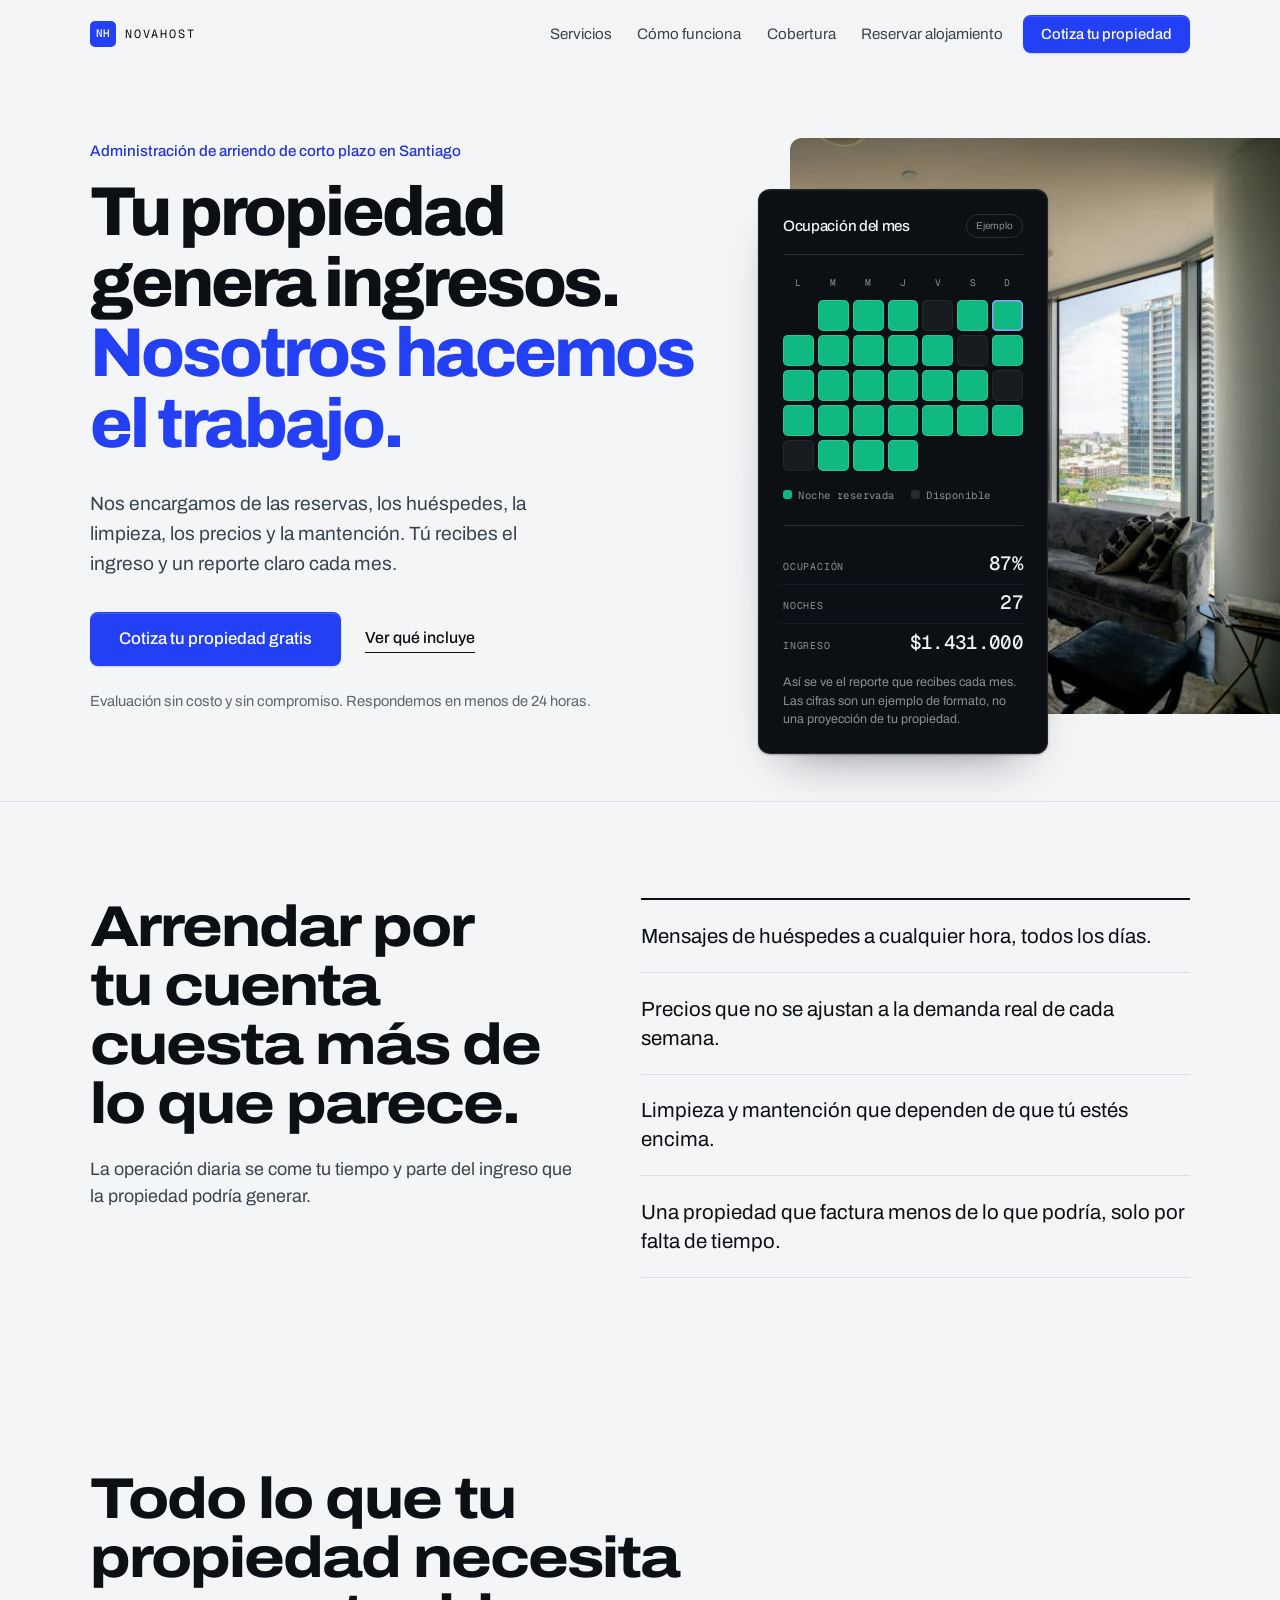
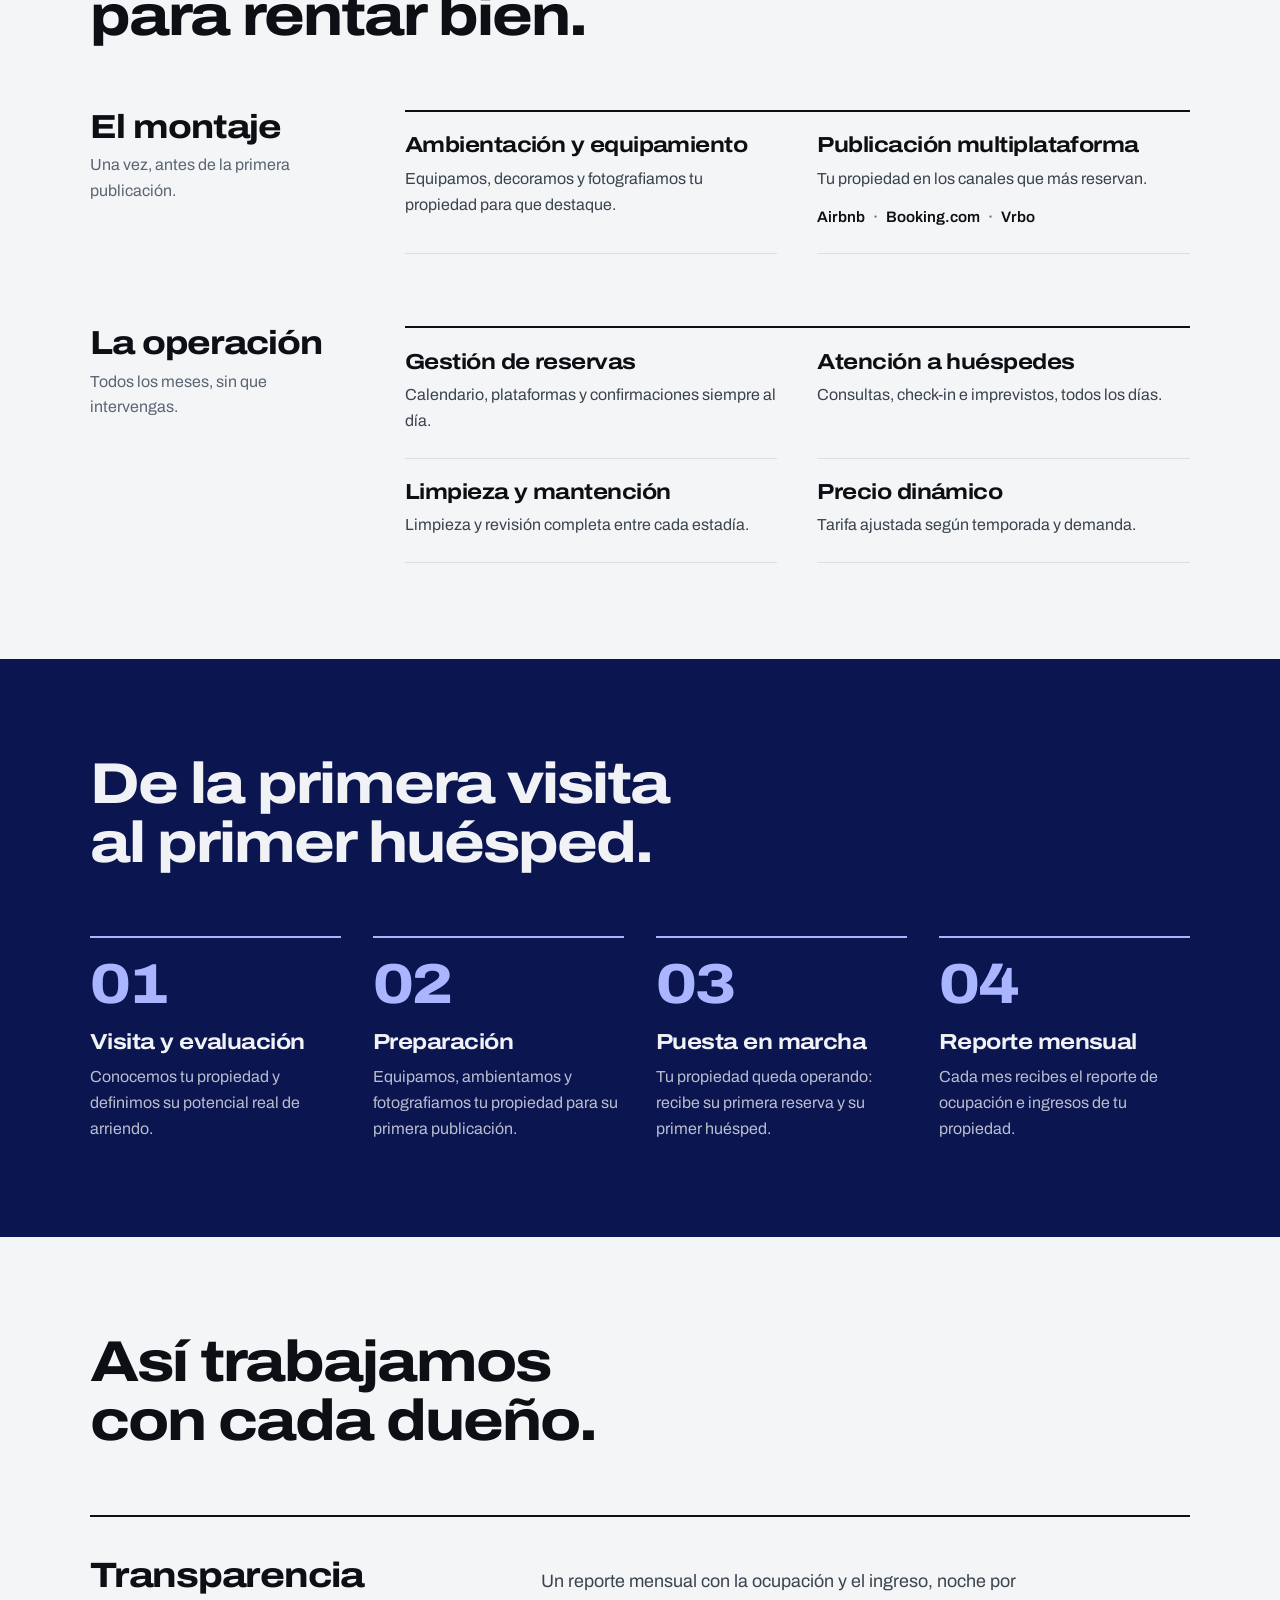
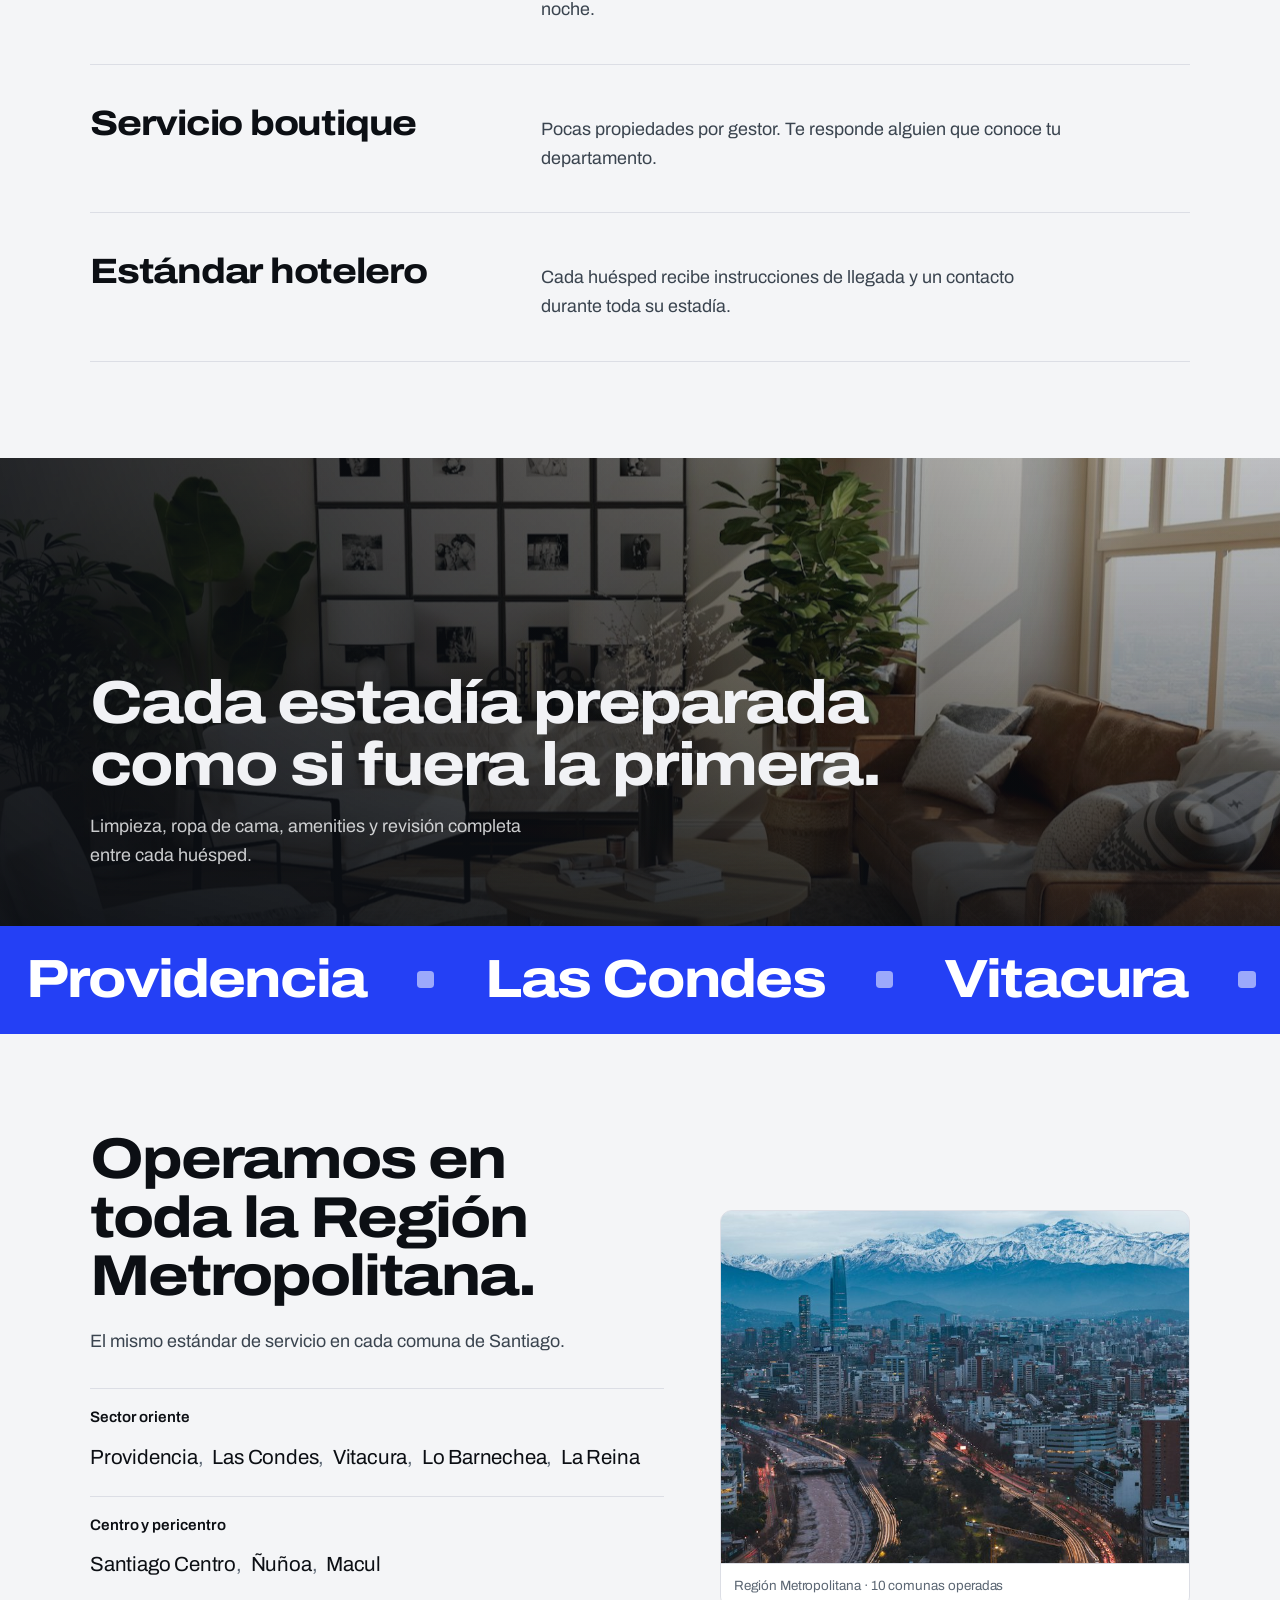
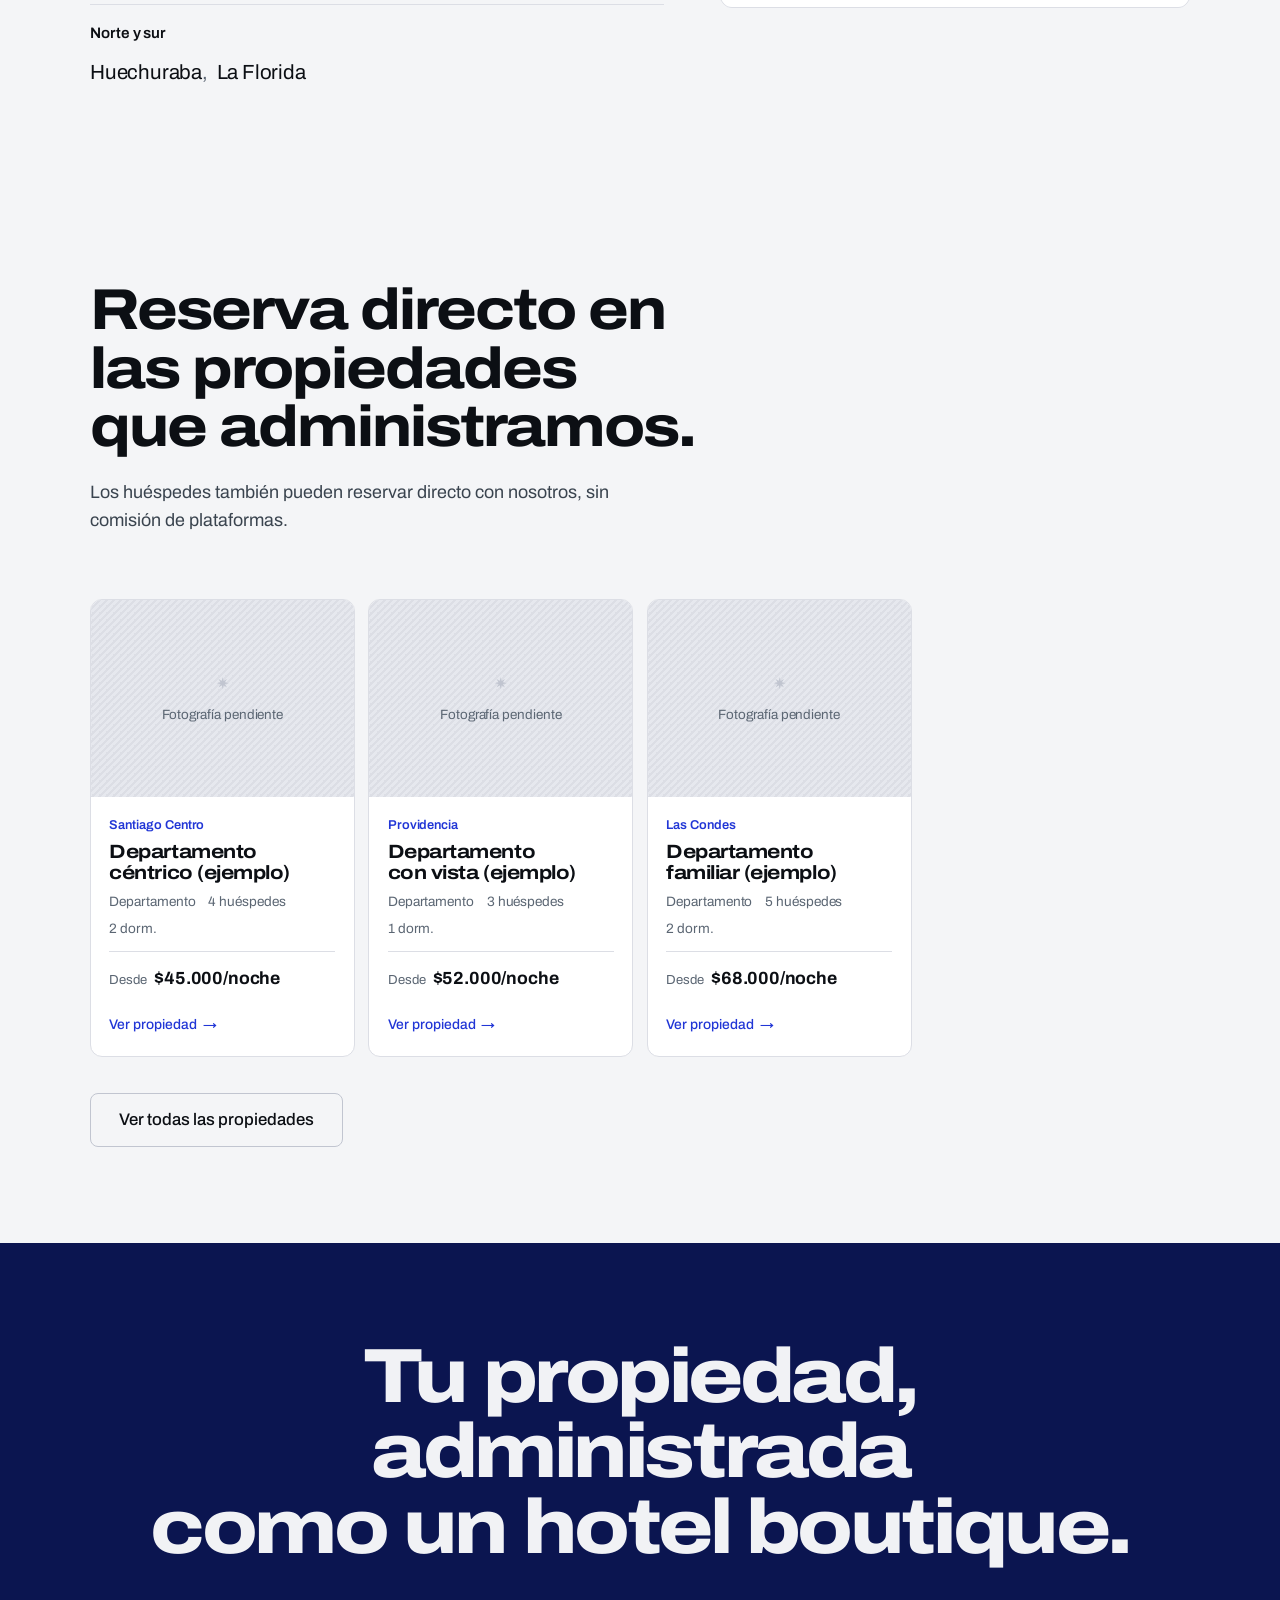
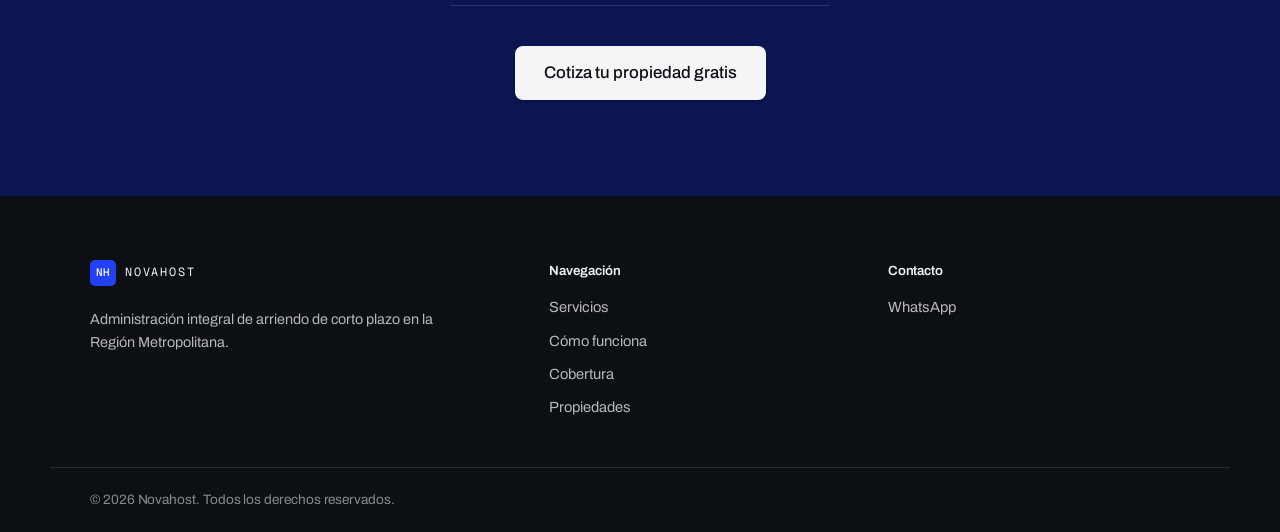
==== commit 1ea992f2: "Foto del hero visible en celular y mejor encuadre en escritorio Co-Authored-By: Claude Opus 5.5 <nor" ====
--- a/index.html
+++ b/index.html
@@ -81,9 +81,6 @@
 
   <!-- ============ HERO ============ -->
   <section class="hero" id="top">
-    <!-- Fotografía a sangre por la derecha. Se pinta desde CSS y solo en
-         pantallas anchas, así el celular nunca la descarga. -->
-    <div class="hero-photo" aria-hidden="true"></div>
     <div class="hero-inner">
       <div class="hero-copy">
         <p class="eyebrow" data-reveal>Administración de arriendo de corto plazo en Santiago</p>
@@ -106,6 +103,16 @@
         </p>
       </div>
 
+      <!-- Foto de la propiedad con el panel de ocupación encima.
+           La foto es un img real: se ve en celular y en escritorio. -->
+      <div class="hero-visual">
+      <img class="hero-img"
+           src="assets/hero-estar-900.jpg"
+           srcset="assets/hero-estar-900.jpg 900w, assets/hero-estar.jpg 1800w"
+           sizes="(min-width: 1120px) 45vw, 100vw"
+           alt="Living de un departamento con ventanales y vista a la ciudad"
+           width="900" height="600" fetchpriority="high">
+
       <!-- Elemento firma: el calendario de ocupación y las cifras del mes -->
       <div class="panel-shell">
       <div class="panel" data-panel>
@@ -136,6 +143,7 @@
           Así se ve el reporte que recibes cada mes. Las cifras son un ejemplo de formato,
           no una proyección de tu propiedad.
         </p>
+      </div>
       </div>
       </div>
     </div>
--- a/styles.css
+++ b/styles.css
@@ -485,27 +485,6 @@
   z-index:2;
 }
 
-/* Fotografía del hero: entra a sangre por la derecha y el panel flota
-   sobre su borde. Va por background-image y solo desde 1000px, para que
-   en pantallas angostas no se descargue nunca. */
-.hero-photo{ display:none; }
-
-@media (min-width:1000px){
-  .hero-photo{
-    display:block;
-    position:absolute;
-    top:0; right:0; bottom:0;
-    width:36%;
-    background-image:url('assets/hero-estar.jpg');
-    background-image:-webkit-image-set(url('assets/hero-estar-900.jpg') 1x, url('assets/hero-estar.jpg') 2x);
-    background-image:image-set(url('assets/hero-estar-900.jpg') 1x, url('assets/hero-estar.jpg') 2x);
-    background-size:cover;
-    background-position:center 45%;
-    pointer-events:none;
-  }
-  .panel-shell{ z-index:2; }
-}
-
 .hero-inner{
   position:relative;
   z-index:1;
@@ -514,18 +493,59 @@
   margin-inline:auto;
   padding-inline:var(--gutter);
   display:grid;
-  gap:clamp(2.5rem,4.5vw,3.5rem);
-}
-@media (min-width:1000px){
+  gap:clamp(2.5rem,5vw,3.5rem);
+}
+@media (min-width:1120px){
   .hero-inner{
-    grid-template-columns:minmax(0,1fr) minmax(0,350px);
-    align-items:end;
-    column-gap:clamp(2rem,4vw,4rem);
+    grid-template-columns:minmax(0,1fr) minmax(0,400px);
+    align-items:center;
+    column-gap:clamp(2.5rem,4vw,3.25rem);
   }
 }
 
+/* Foto de la propiedad con el panel encima. En celular la foto va
+   a todo el ancho y el panel se monta sobre su borde inferior; en
+   escritorio la foto es vertical y el panel sale por su esquina
+   inferior izquierda, dejando a la vista los ventanales y el living. */
+.hero-visual{ position:relative; }
+.hero-img{
+  width:100%;
+  aspect-ratio:4/3;
+  object-fit:cover;
+  object-position:center 60%;
+  border-radius:var(--radius);
+  background:var(--paper-3);
+}
+.hero-visual .panel-shell{
+  margin:-4.5rem .9rem 0;
+  z-index:2;
+}
+@media (min-width:600px) and (max-width:1119px){
+  .hero-img{ aspect-ratio:16/9; }
+  .hero-visual .panel-shell{ max-width:480px; margin-inline:auto; }
+}
+@media (min-width:1120px){
+  /* La foto sale a sangre hasta el borde derecho de la ventana */
+  .hero-img{
+    width:calc(100% + (100vw - min(100vw, var(--container))) / 2 + var(--gutter));
+    max-width:none;
+    height:clamp(480px,64vh,620px);
+    aspect-ratio:auto;
+    object-position:78% 60%;
+    border-radius:var(--radius) 0 0 var(--radius);
+  }
+  /* El panel se apoya en la esquina inferior izquierda de la foto */
+  .hero-visual .panel-shell{
+    position:absolute;
+    left:-2rem;
+    bottom:-2.5rem;
+    width:290px;
+    margin:0;
+  }
+}
+
 .hero-title{
-  font-size:clamp(2.7rem,5.7vw,4.75rem);
+  font-size:clamp(2.6rem,5.4vw,4.4rem);
   font-weight:800;
   font-stretch:100%;
   letter-spacing:-.045em;
@@ -1403,7 +1423,6 @@
   .mobile-nav,
   .mobile-cta,
   .skip-link,
-  .hero-photo,
   .back-link,
   .cta-final-rule{ display:none !important; }
 
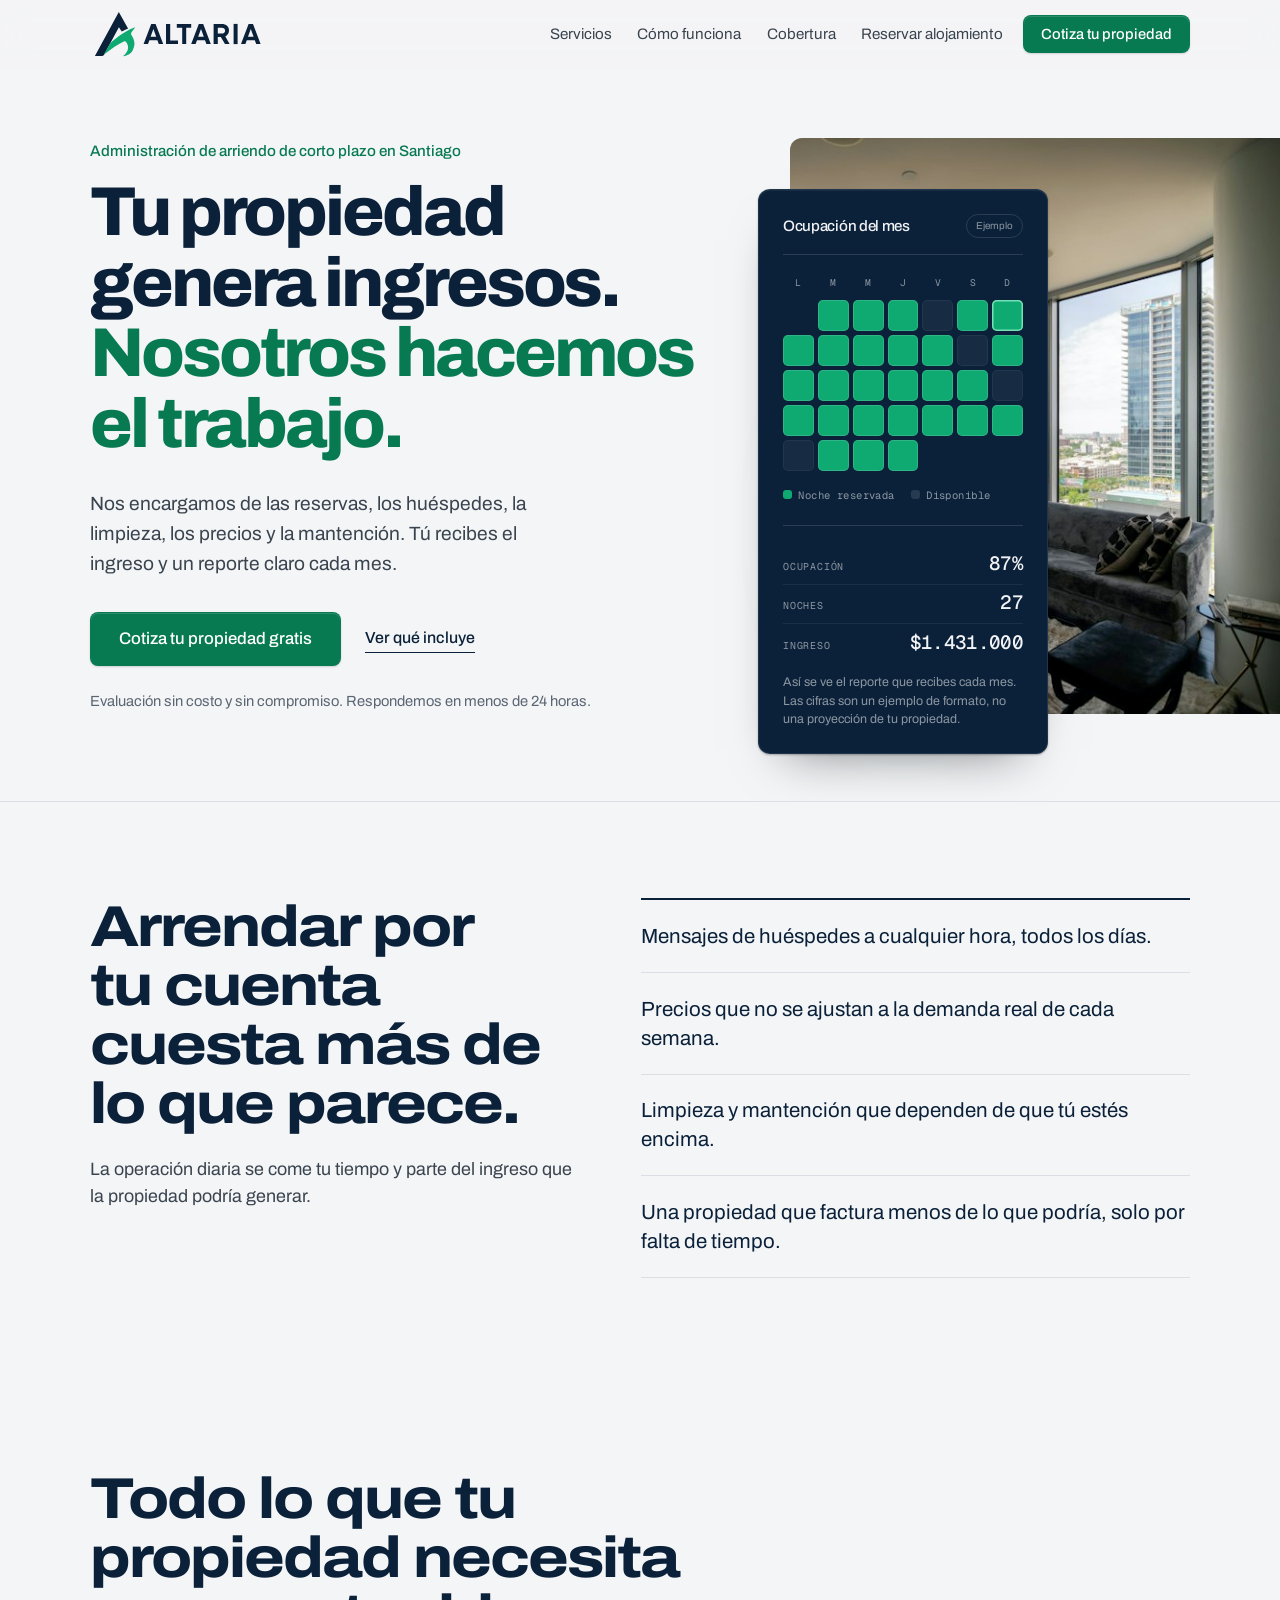
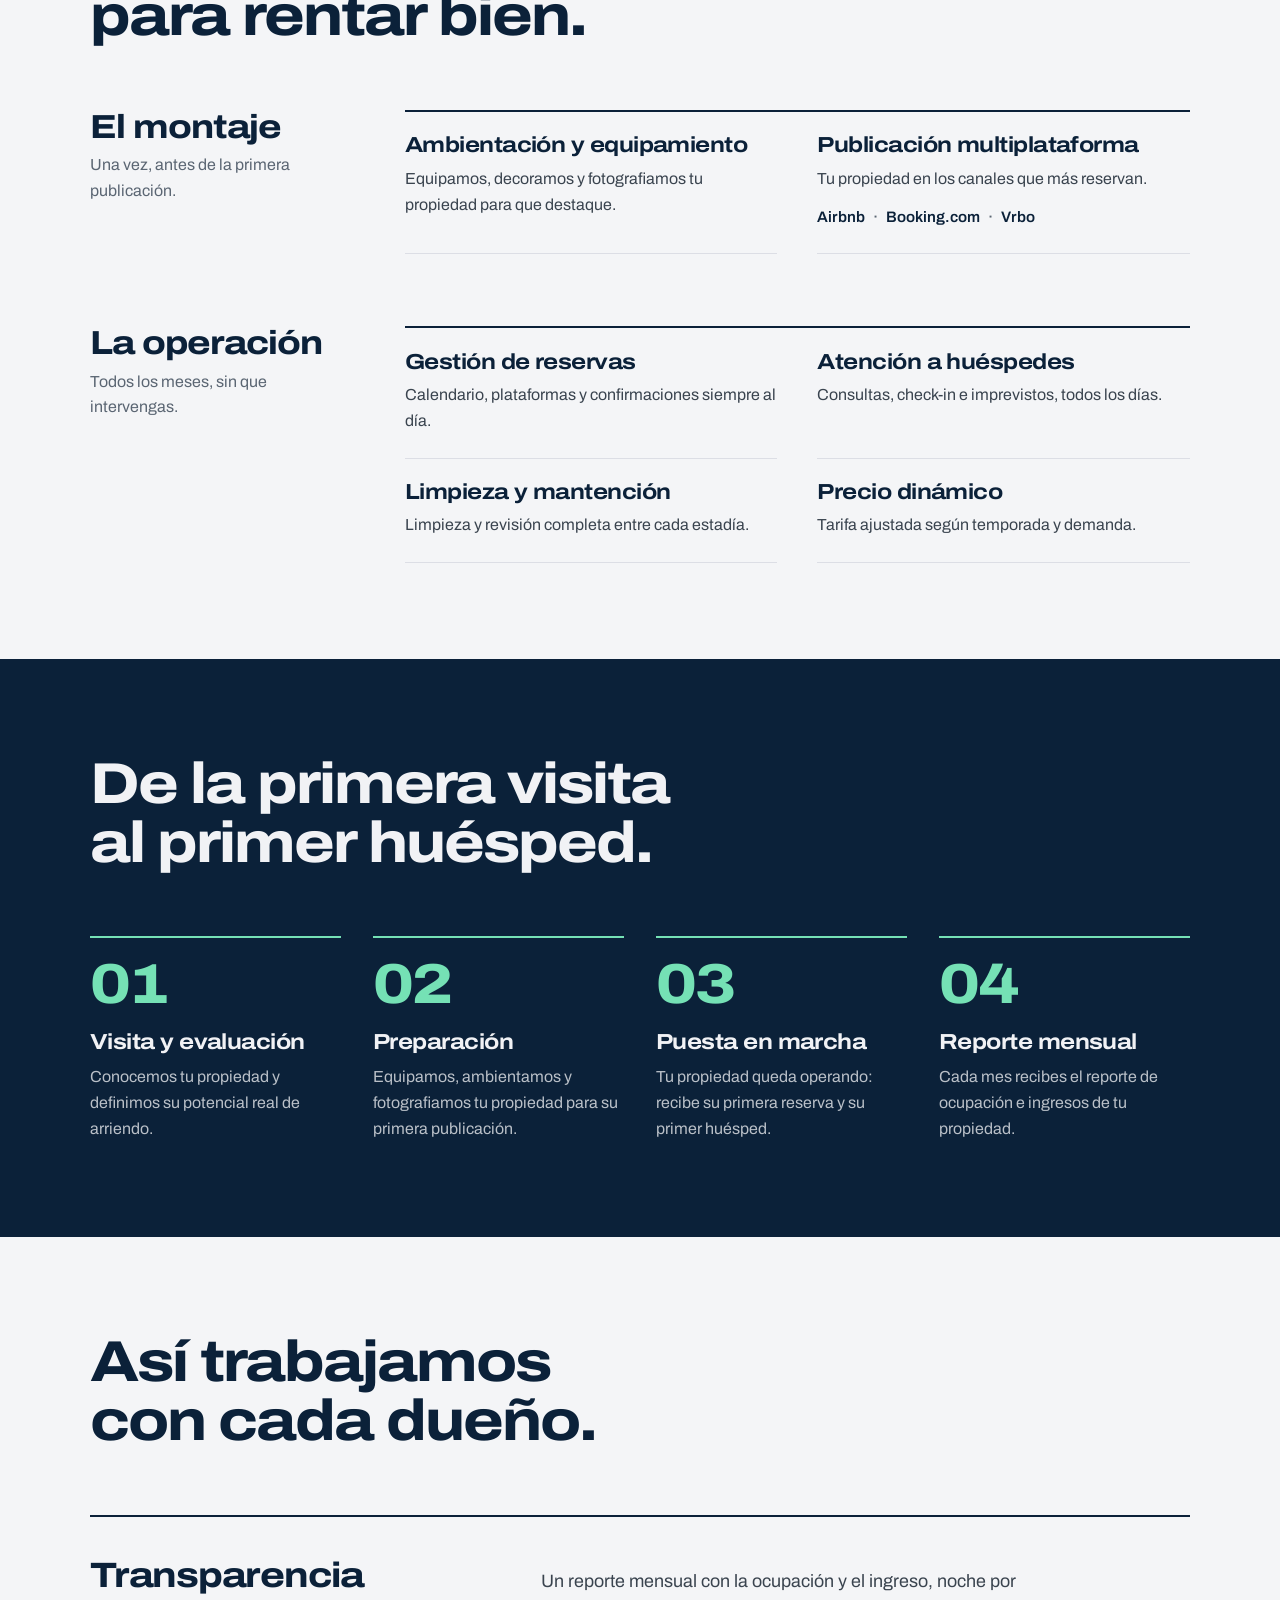
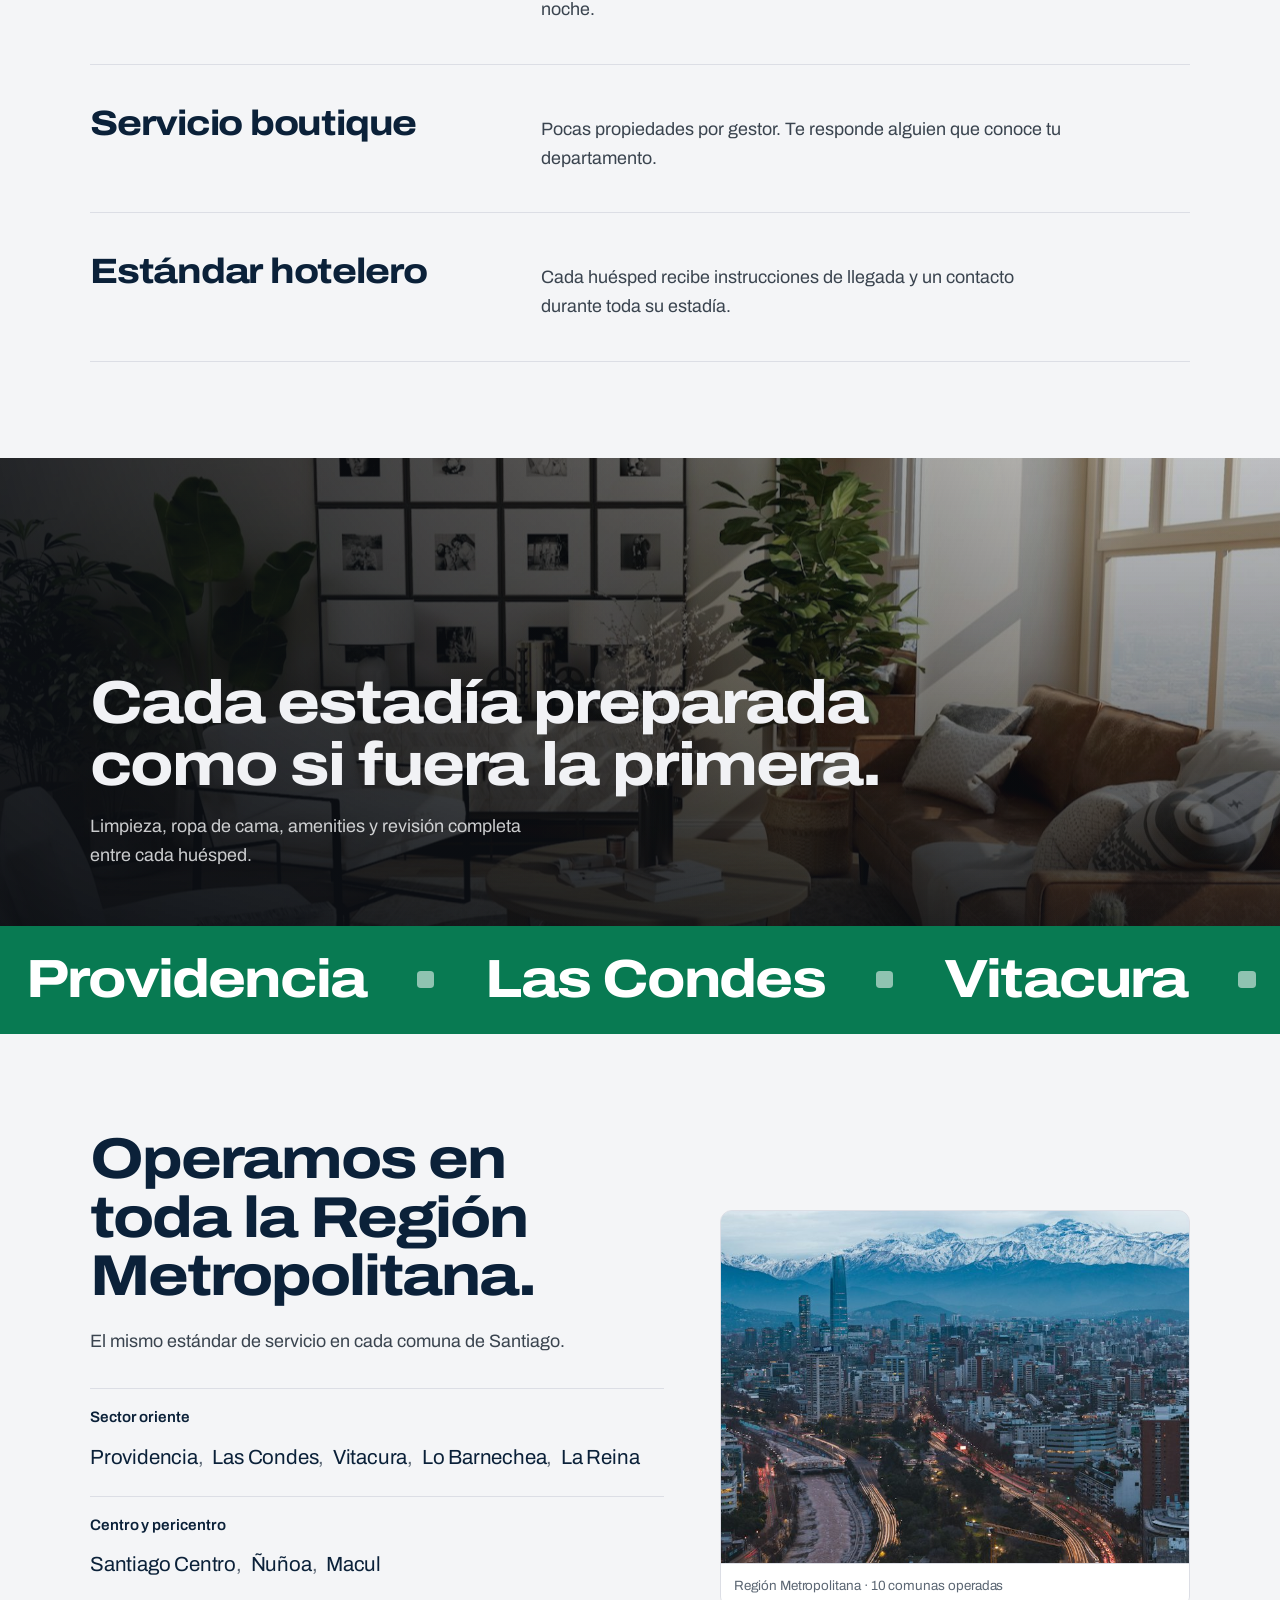
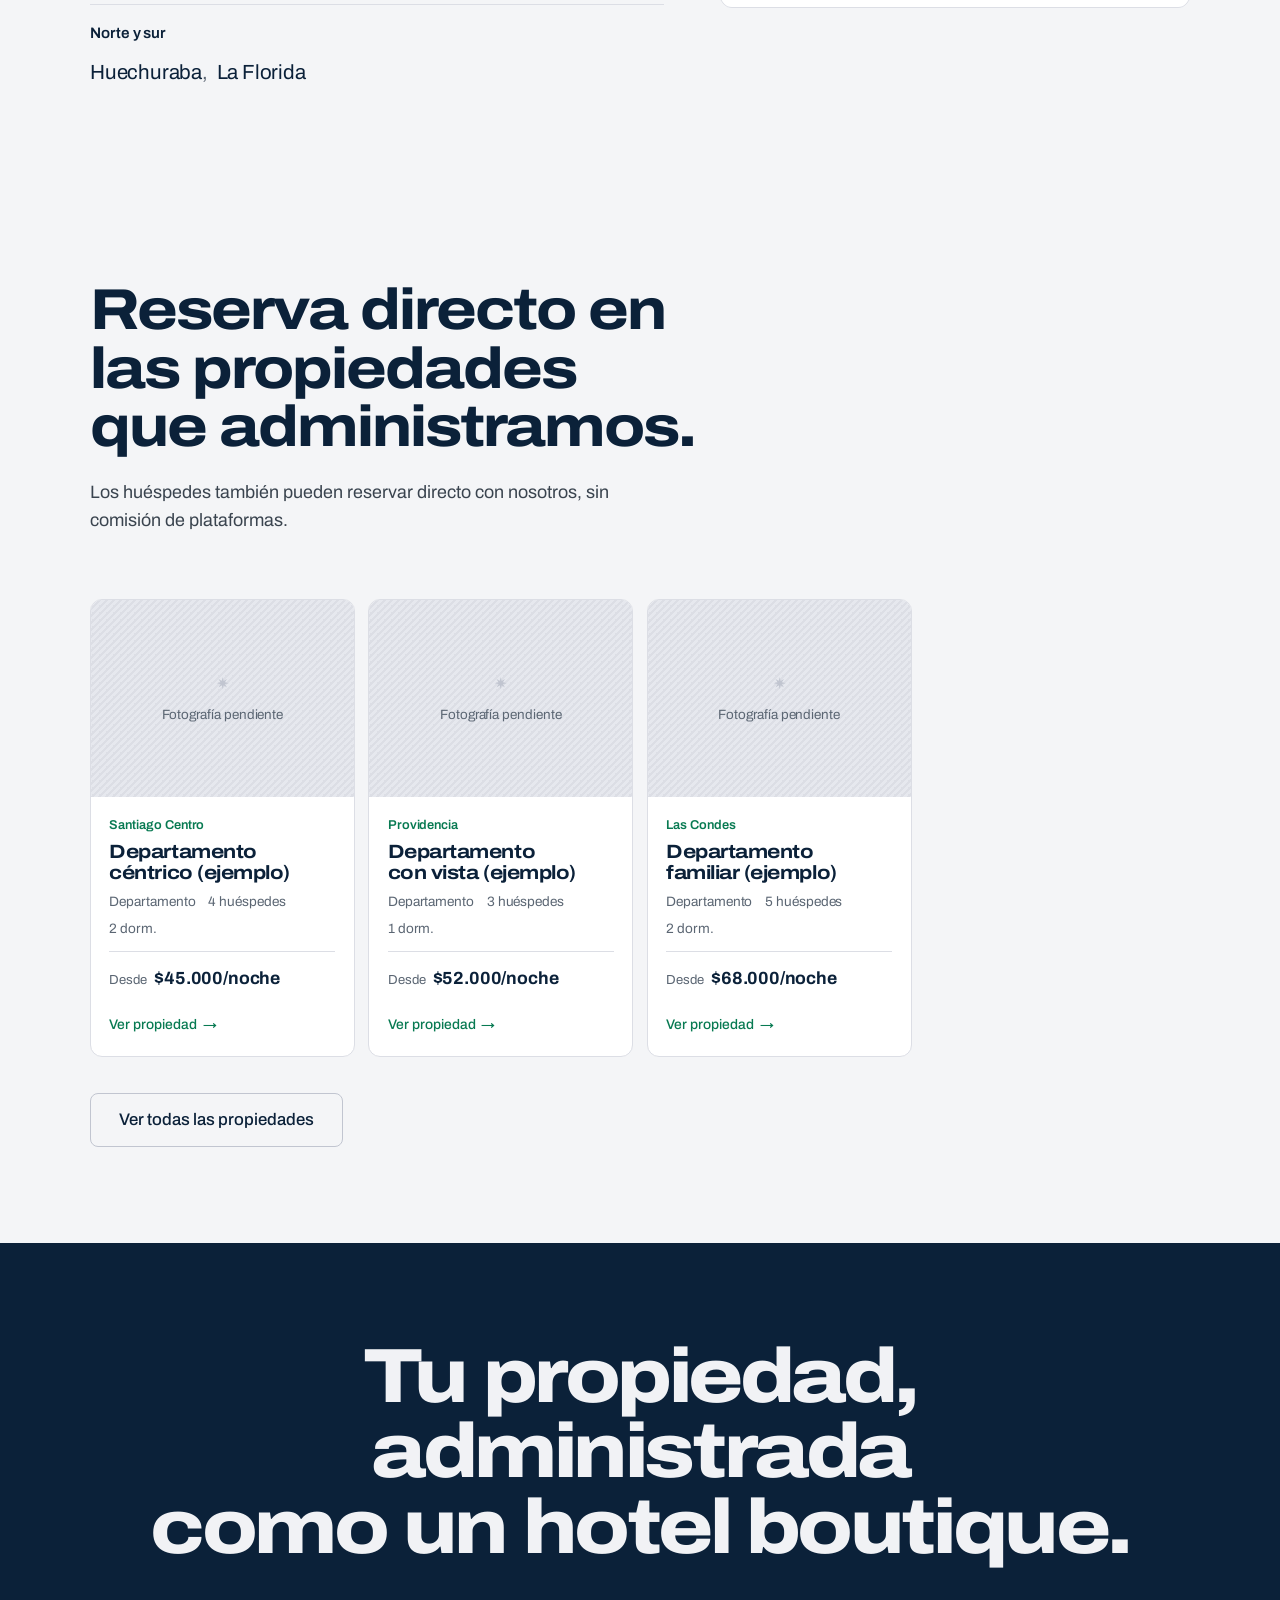
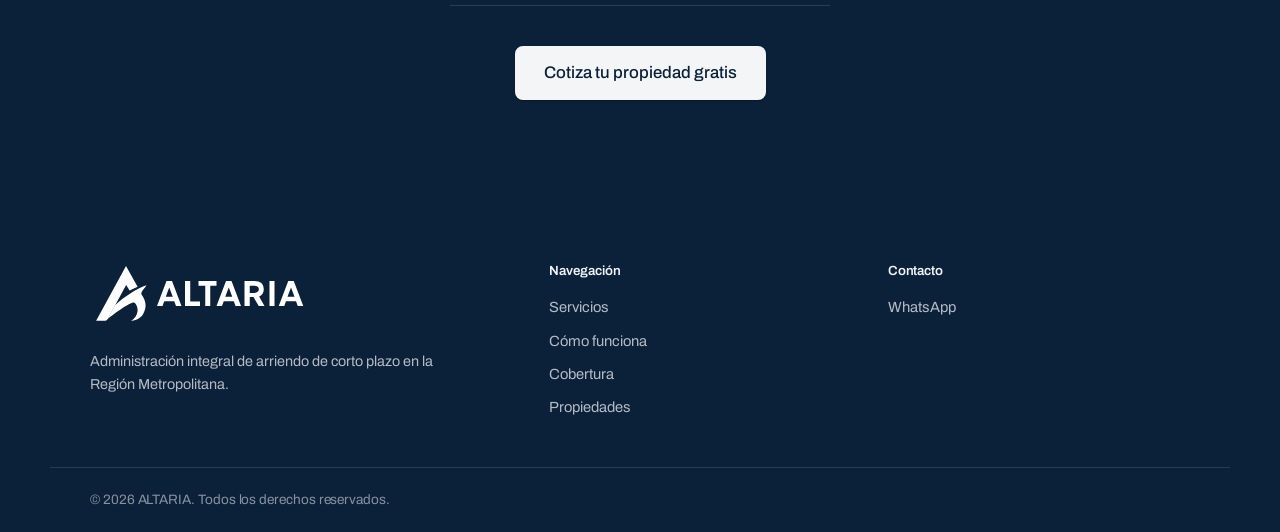
==== commit 5eb8202d: "Rebrand website as ALTARIA with vector logo and updated colors" ====
--- a/index.html
+++ b/index.html
@@ -3,30 +3,38 @@
 <head>
 <meta charset="UTF-8">
 <meta name="viewport" content="width=device-width, initial-scale=1.0">
-<title>Novahost | Administración de arriendo de corto plazo, Santiago</title>
+<title>ALTARIA | Administración de arriendo de corto plazo, Santiago</title>
 <meta name="description" content="Administración integral de arriendo de corto plazo en toda la Región Metropolitana: reservas, huéspedes, limpieza y reportes claros. Tú recibes el ingreso.">
 <meta name="theme-color" content="#F4F5F7">
 <link rel="canonical" href="https://webnova.diegosanmartinb1996.workers.dev/">
-<!-- NOTA: actualizar canonical y todas las URL absolutas de esta sección cuando Novahost tenga dominio propio -->
-
-<meta property="og:title" content="Novahost | Tu propiedad genera ingresos. Nosotros hacemos el trabajo.">
+<!-- NOTA: actualizar canonical y todas las URL absolutas de esta sección cuando ALTARIA tenga dominio propio -->
+
+<meta property="og:title" content="ALTARIA | Tu propiedad genera ingresos. Nosotros hacemos el trabajo.">
 <meta property="og:description" content="Administración integral de arriendo de corto plazo en toda la Región Metropolitana de Santiago.">
 <meta property="og:type" content="website">
+<meta property="og:site_name" content="ALTARIA">
 <meta property="og:url" content="https://webnova.diegosanmartinb1996.workers.dev/">
-<meta property="og:image" content="https://webnova.diegosanmartinb1996.workers.dev/assets/interior-estar.jpg">
+<meta property="og:image" content="https://webnova.diegosanmartinb1996.workers.dev/assets/altaria-social.jpg">
+<meta property="og:image:width" content="1200">
+<meta property="og:image:height" content="630">
+<meta property="og:image:alt" content="ALTARIA: administración de arriendo de corto plazo en Santiago">
 <meta property="og:locale" content="es_CL">
+<meta name="twitter:image:alt" content="ALTARIA: administración de arriendo de corto plazo en Santiago">
 <meta name="twitter:card" content="summary_large_image">
-<meta name="twitter:title" content="Novahost | Tu propiedad genera ingresos. Nosotros hacemos el trabajo.">
+<meta name="twitter:title" content="ALTARIA | Tu propiedad genera ingresos. Nosotros hacemos el trabajo.">
 <meta name="twitter:description" content="Administración integral de arriendo de corto plazo en toda la Región Metropolitana de Santiago.">
-<meta name="twitter:image" content="https://webnova.diegosanmartinb1996.workers.dev/assets/interior-estar.jpg">
-
-<link rel="icon" type="image/png" href="assets/novahost-logo.png">
+<meta name="twitter:image" content="https://webnova.diegosanmartinb1996.workers.dev/assets/altaria-social.jpg">
+
+<link rel="icon" type="image/svg+xml" href="assets/altaria-favicon.svg">
+<link rel="icon" type="image/x-icon" href="assets/altaria-favicon.ico">
+<link rel="apple-touch-icon" href="assets/altaria-apple-touch-icon.png">
 
 <script type="application/ld+json">
 {
   "@context": "https://schema.org",
   "@type": "Organization",
-  "name": "Novahost",
+  "name": "ALTARIA",
+  "logo": "https://webnova.diegosanmartinb1996.workers.dev/assets/altaria-logo.svg",
   "url": "https://webnova.diegosanmartinb1996.workers.dev/",
   "description": "Administración integral de arriendo de corto plazo en toda la Región Metropolitana de Santiago: reservas, huéspedes, limpieza, precios y reportes claros.",
   "areaServed": {
@@ -49,9 +57,8 @@
 
 <header class="site-header" data-header>
   <div class="header-inner">
-    <a href="#top" class="brand" aria-label="Novahost, inicio">
-      <span class="brand-mark" aria-hidden="true">NH</span>
-      <span class="brand-word">NOVAHOST</span>
+    <a href="#top" class="brand" aria-label="ALTARIA, inicio">
+      <img class="brand-logo" src="assets/altaria-logo.svg" alt="ALTARIA" width="880" height="270">
     </a>
     <nav class="main-nav" aria-label="Principal">
       <a href="#servicios">Servicios</a>
@@ -399,8 +406,7 @@
 <footer class="site-footer">
   <div class="footer-inner">
     <div class="footer-brand">
-      <span class="brand-mark" aria-hidden="true">NH</span>
-      <span class="brand-word">NOVAHOST</span>
+      <img class="brand-logo" src="assets/altaria-logo-blanco.svg" alt="ALTARIA" width="880" height="270" loading="lazy">
       <p>Administración integral de arriendo de corto plazo en la Región Metropolitana.</p>
     </div>
     <div class="footer-col">
@@ -416,7 +422,7 @@
     </div>
   </div>
   <div class="footer-bottom">
-    <p>© 2026 Novahost. Todos los derechos reservados.</p>
+    <p>© 2026 ALTARIA. Todos los derechos reservados.</p>
   </div>
 </footer>
 
--- a/styles.css
+++ b/styles.css
@@ -1,10 +1,10 @@
 /* ============================================================
-   NOVAHOST: sistema visual "Liquidación"
+   ALTARIA: sistema visual "Liquidación"
 
    Base clara, secciones de contraste en azul noche (derivado del
    azul de marca, no negro). Tipografía Archivo en dos anchos: los
    títulos van ensanchados y grandes, el texto corrido en ancho
-   normal. Geist Mono queda solo para el logo NH.
+   normal. El logo ALTARIA usa trazados SVG y la mono queda para cifras.
    El elemento firma es la liquidación mensual del hero: el
    documento que el dueño recibe cada mes.
    ============================================================ */
@@ -17,13 +17,13 @@
   --paper:#F4F5F7;
   --paper-2:#FFFFFF;
   --paper-3:#E6E8EE;
-  --ink:#0C0F14;
-  --ink-2:#141922;
-  --ink-3:#1D242F;
+  --ink:#0B2139;
+  --ink-2:#14344E;
+  --ink-3:#1E4968;
   /* azul noche: las secciones de contraste */
-  --night:#0B1550;
-  --night-2:#121E63;
-  --night-3:#1B2977;
+  --night:#0B2139;
+  --night-2:#14344E;
+  --night-3:#1E4968;
 
   /* tokens de superficie (los sobreescriben .section--ink y .panel) */
   --surface:var(--paper);
@@ -37,21 +37,21 @@
   --line-strong:#C1C5D0;
 
   /* acción */
-  --accent:#2440F5;
-  --accent-hover:#1A31C9;
+  --accent:#087A52;
+  --accent-hover:#066443;
   --accent-ink:#FFFFFF;
-  --accent-text:#2136D6;
-  --accent-soft:#E9EBFE;
-  --accent-ring:rgba(36,64,245,.16);
+  --accent-text:#087A52;
+  --accent-soft:#E3F5EC;
+  --accent-ring:rgba(14,170,114,.18);
 
   /* estado */
-  --ok:#0A7D4C;
-  --ok-fill:#10B981;
+  --ok:#087A52;
+  --ok-fill:#0EAA72;
   --ok-soft:#E4F6EE;
   --danger:#B23A10;
   --danger-soft:#FBEAE2;
 
-  /* tipografía: Archivo en dos anchos; la mono solo para el logo */
+  /* tipografía: Archivo en dos anchos; mono para cifras del reporte */
   --font-sans:'Archivo',-apple-system,'Segoe UI',sans-serif;
   --font-display:'Archivo',-apple-system,'Segoe UI',sans-serif;
   --display-stretch:116%;
@@ -92,8 +92,8 @@
   --line-c:rgba(241,242,245,.13);
   --line-2:rgba(241,242,245,.07);
   --line-strong:rgba(241,242,245,.28);
-  --accent-text:#A9B6FF;
-  --accent-soft:rgba(169,182,255,.13);
+  --accent-text:#75E1B5;
+  --accent-soft:rgba(117,225,181,.13);
   --ok:#5EE9A4;
   --ok-soft:rgba(94,233,164,.14);
   color:var(--fg);
@@ -155,7 +155,7 @@
   border-radius:3px;
 }
 .section--ink :focus-visible,
-.panel :focus-visible{ outline-color:#8FA0FF; }
+.panel :focus-visible{ outline-color:#75E1B5; }
 
 /* ============================================================
    3. Tipografía
@@ -327,24 +327,13 @@
   flex-shrink:0;
   margin-right:auto;
 }
-.brand-mark{
-  display:inline-flex;
-  align-items:center;
-  justify-content:center;
-  width:26px; height:26px;
-  border-radius:var(--radius-xs);
-  background:var(--accent);
-  color:#fff;
-  font-family:var(--font-mono);
-  font-weight:500;
-  font-size:.68rem;
-  letter-spacing:-.02em;
-}
-.brand-word{
-  font-family:var(--font-mono);
-  font-size:.74rem;
-  letter-spacing:.16em;
-  color:var(--fg);
+.brand-logo{
+  width:156px;
+  height:auto;
+  display:block;
+}
+@media (min-width:1120px){
+  .site-header .brand-logo{ width:176px; }
 }
 
 .main-nav{
@@ -374,6 +363,9 @@
   transition:color .18s var(--ease);
 }
 .header-secondary:hover{ color:var(--accent-text); }
+@media (min-width:900px) and (max-width:1119px){
+  .header-secondary{ display:none; }
+}
 
 .btn-nav{ padding:.68rem 1.05rem; font-size:.92rem; }
 
@@ -564,7 +556,7 @@
 .hero-title .line:nth-child(2) > span{ transition-delay:.12s; }
 .hero-title .line:nth-child(3) > span{ transition-delay:.20s; }
 .hero-title .line:nth-child(4) > span{ transition-delay:.28s; }
-/* La segunda frase es la de Novahost: va en el azul de la marca */
+/* La segunda frase de ALTARIA usa el verde de acción de la marca */
 .hero-title em{
   font-style:normal;
   color:var(--accent);
@@ -682,7 +674,7 @@
   background:var(--ok-fill);
   box-shadow:inset 0 0 0 1px rgba(255,255,255,.14);
 }
-.cal-cell.is-today{ box-shadow:inset 0 0 0 1.5px #8FA0FF; }
+.cal-cell.is-today{ box-shadow:inset 0 0 0 1.5px #75E1B5; }
 
 .panel-legend{
   margin-top:1rem;
@@ -1342,7 +1334,7 @@
    ============================================================ */
 .site-footer{
   background:var(--ink);
-  --accent-text:#A9B6FF;
+  --accent-text:#75E1B5;
   color:#F1F2F5;
   --fg:#F1F2F5;
   --fg-soft:rgba(241,242,245,.74);
@@ -1358,7 +1350,7 @@
 @media (min-width:760px){
   .footer-inner{ grid-template-columns:minmax(0,1.4fr) repeat(2,minmax(0,1fr)); }
 }
-.site-footer .brand-word{ color:var(--fg); }
+.site-footer .brand-logo{ width:220px; }
 .footer-brand{ display:flex; flex-wrap:wrap; align-items:center; align-content:flex-start; gap:.55rem; max-width:360px; }
 .footer-brand p{
   flex-basis:100%;
@@ -1558,7 +1550,7 @@
 .proceso-list li.is-in::before,
 html:not(.js) .proceso-list li::before{ transform:scaleX(1); }
 
-/* Servicios: al pasar el mouse, una línea azul recorre la fila */
+/* Servicios: al pasar el mouse, una línea verde recorre la fila */
 .servicio-card{ position:relative; }
 .servicio-card::after{
   content:'';
@@ -1604,7 +1596,7 @@
   align-items:center;
   gap:clamp(2rem,4vw,3.2rem);
 }
-/* separador: el cuadro del logo en miniatura */
+/* separador discreto entre comunas */
 .marquee-group span::after{
   content:'';
   width:.32em; height:.32em;
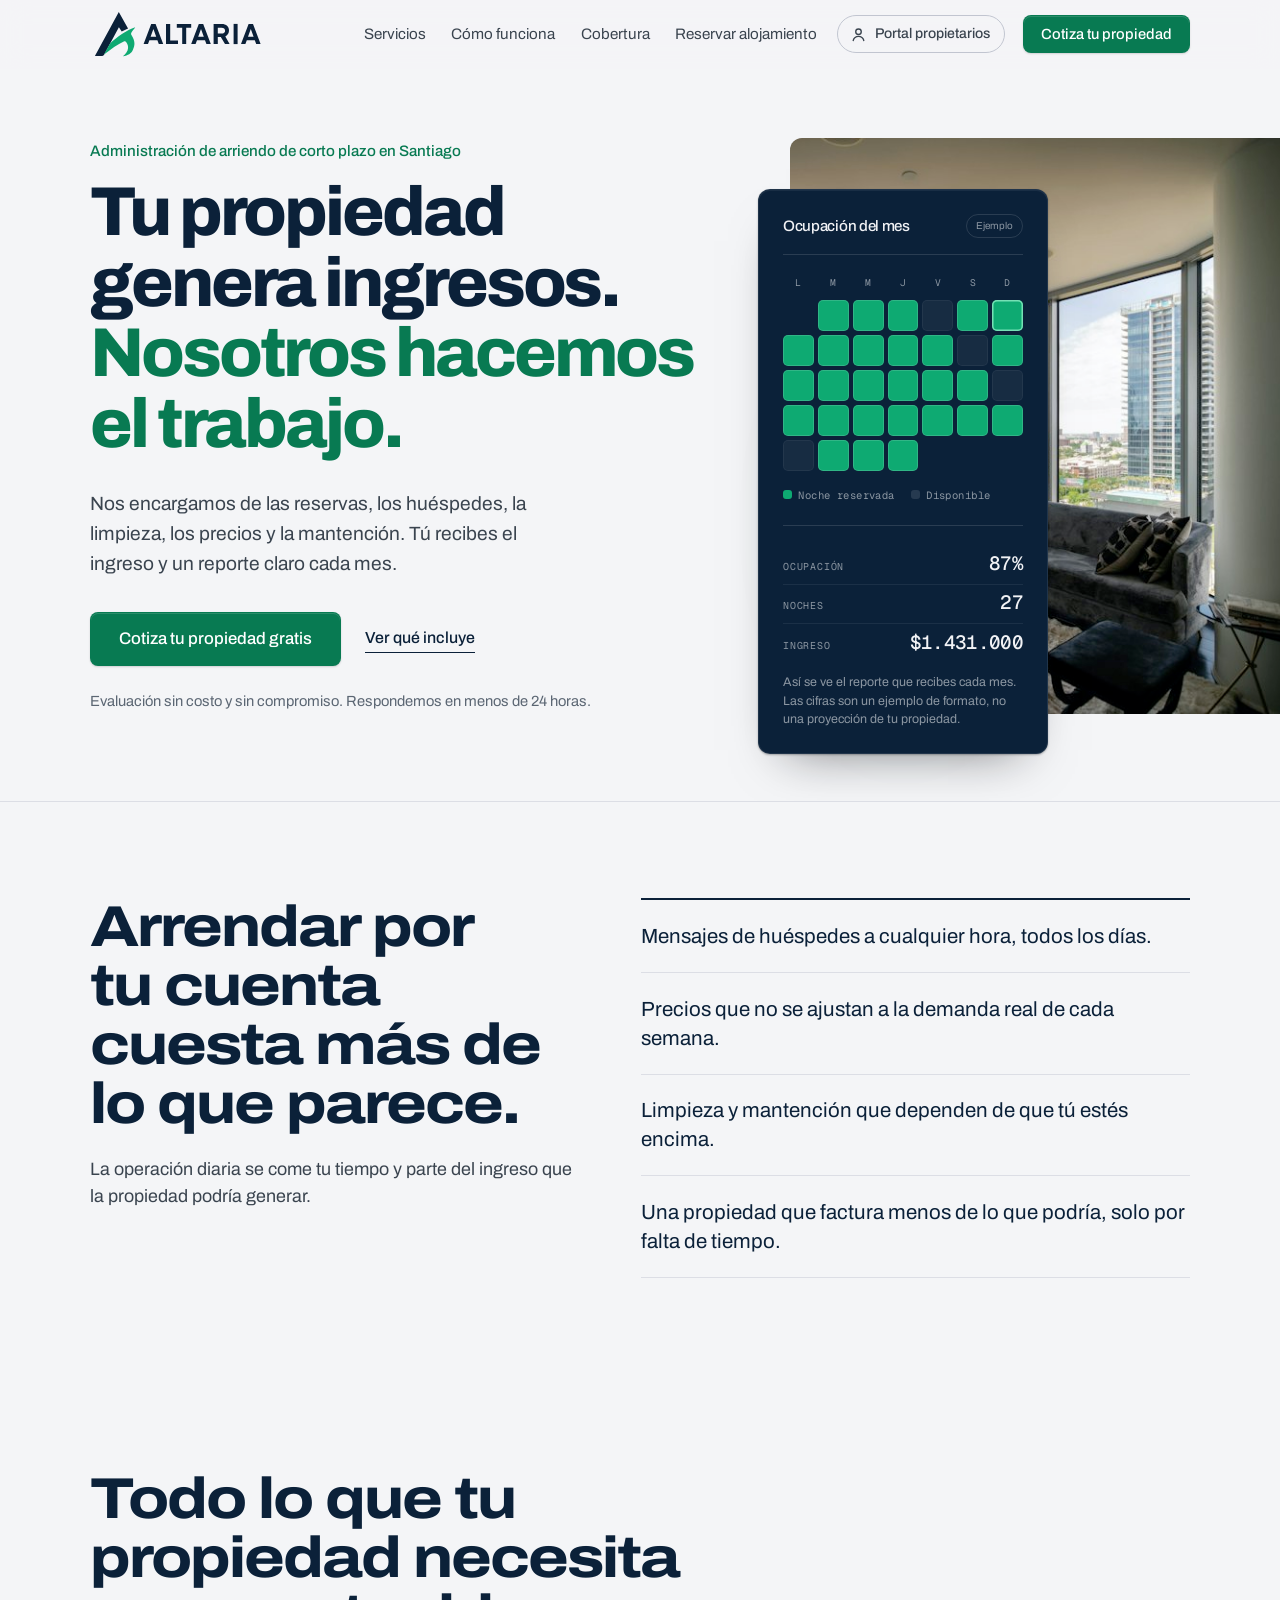
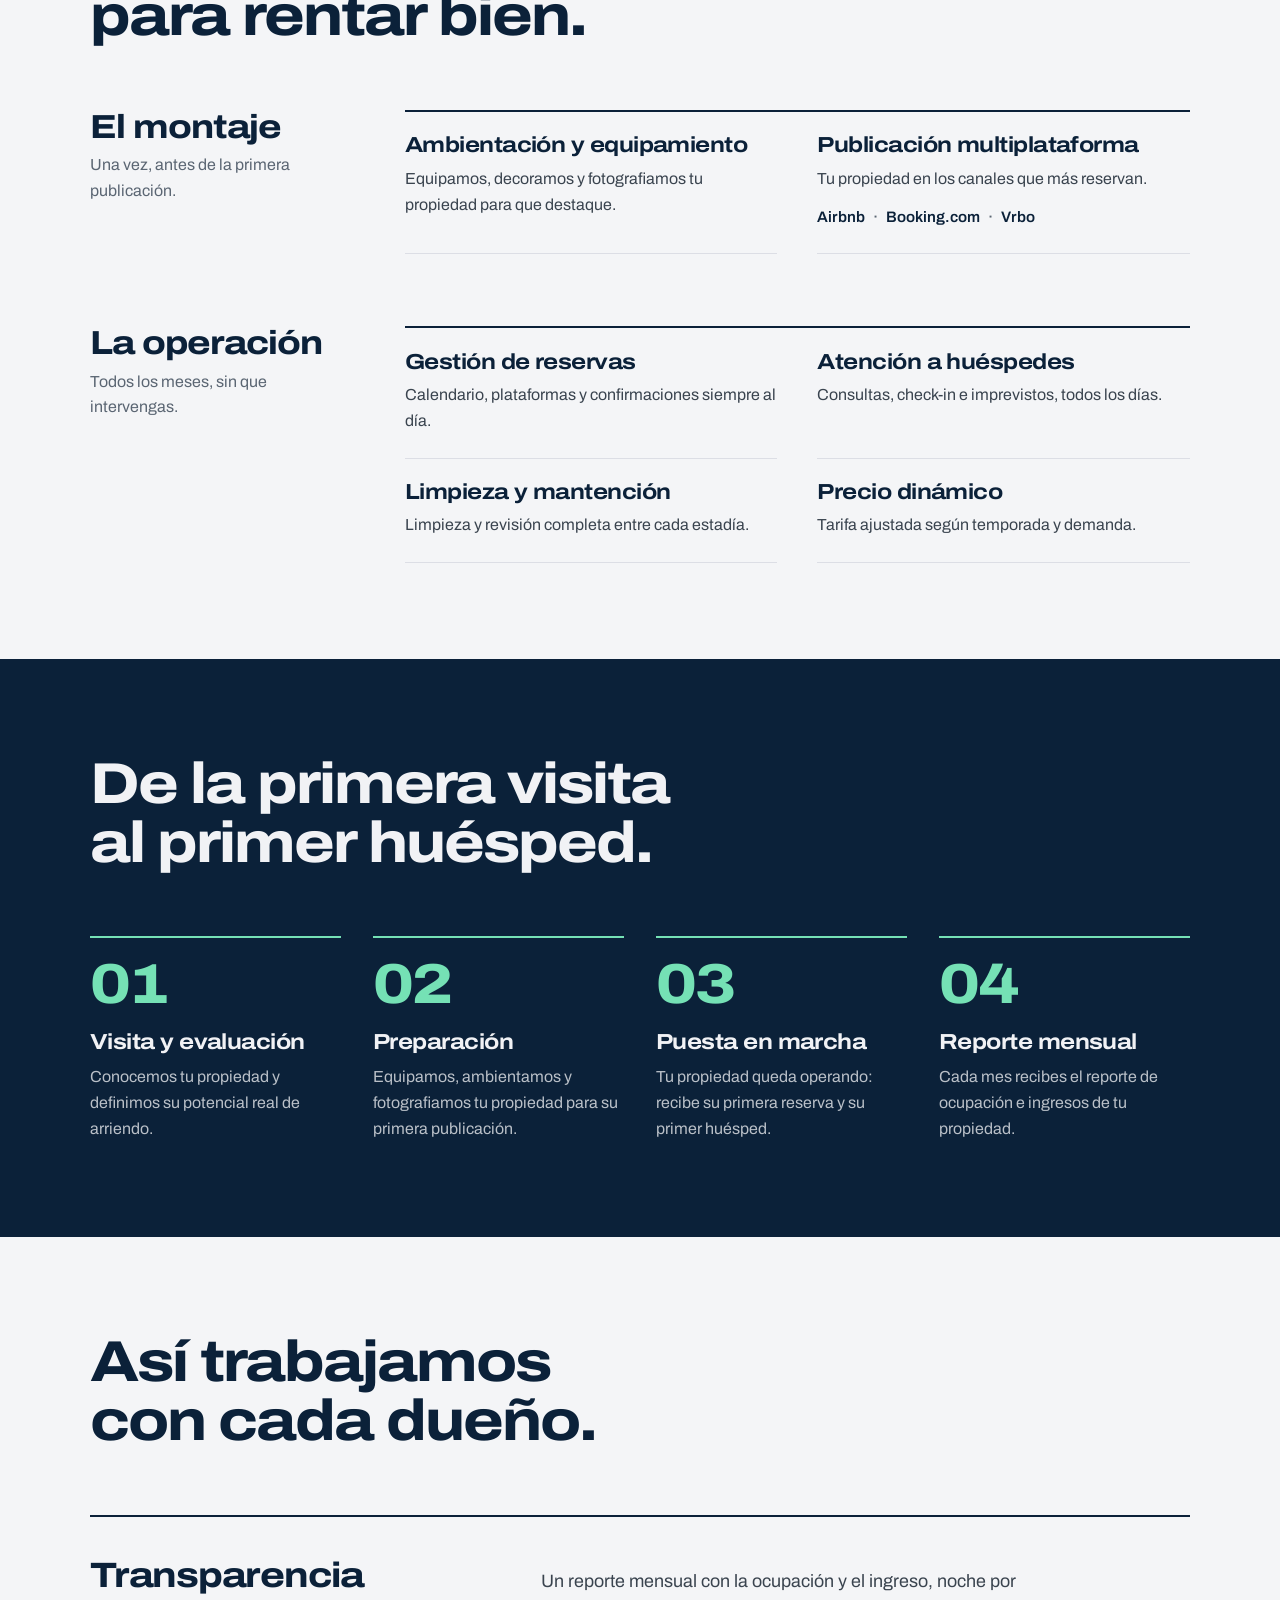
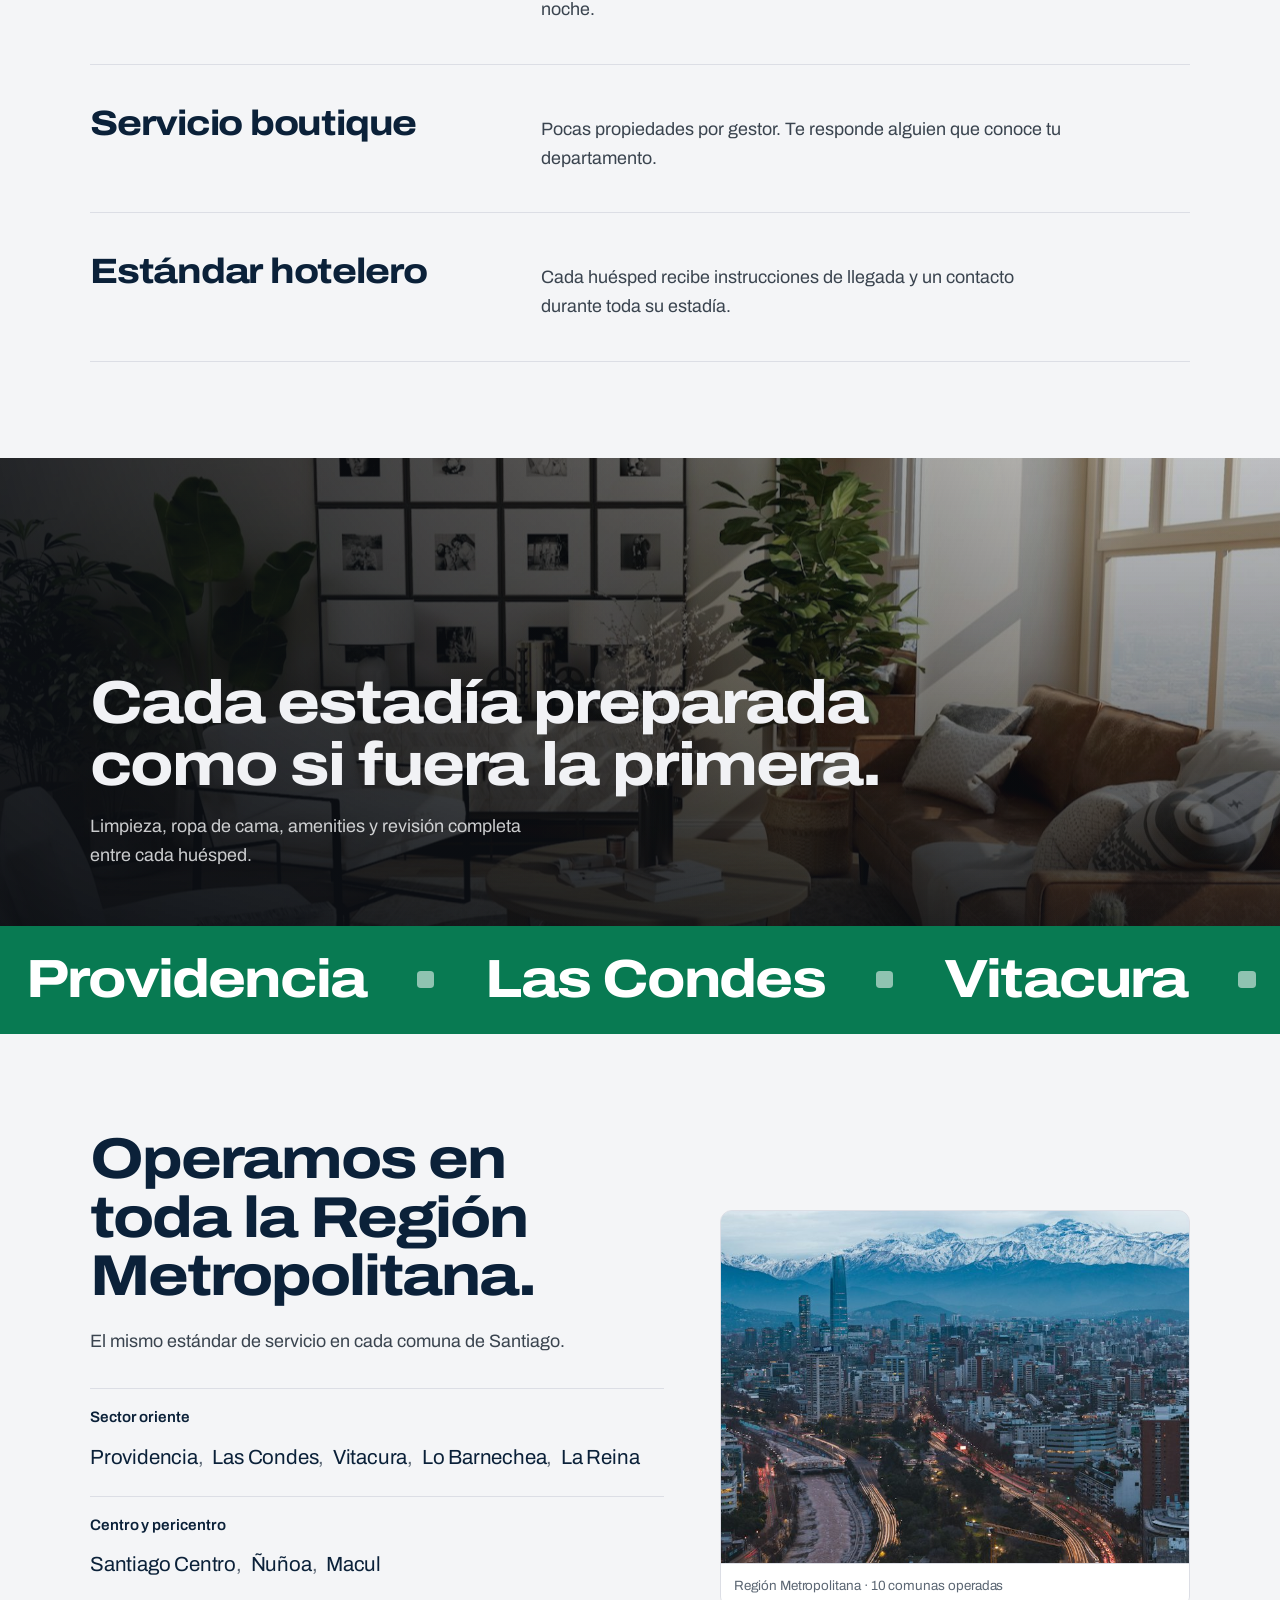
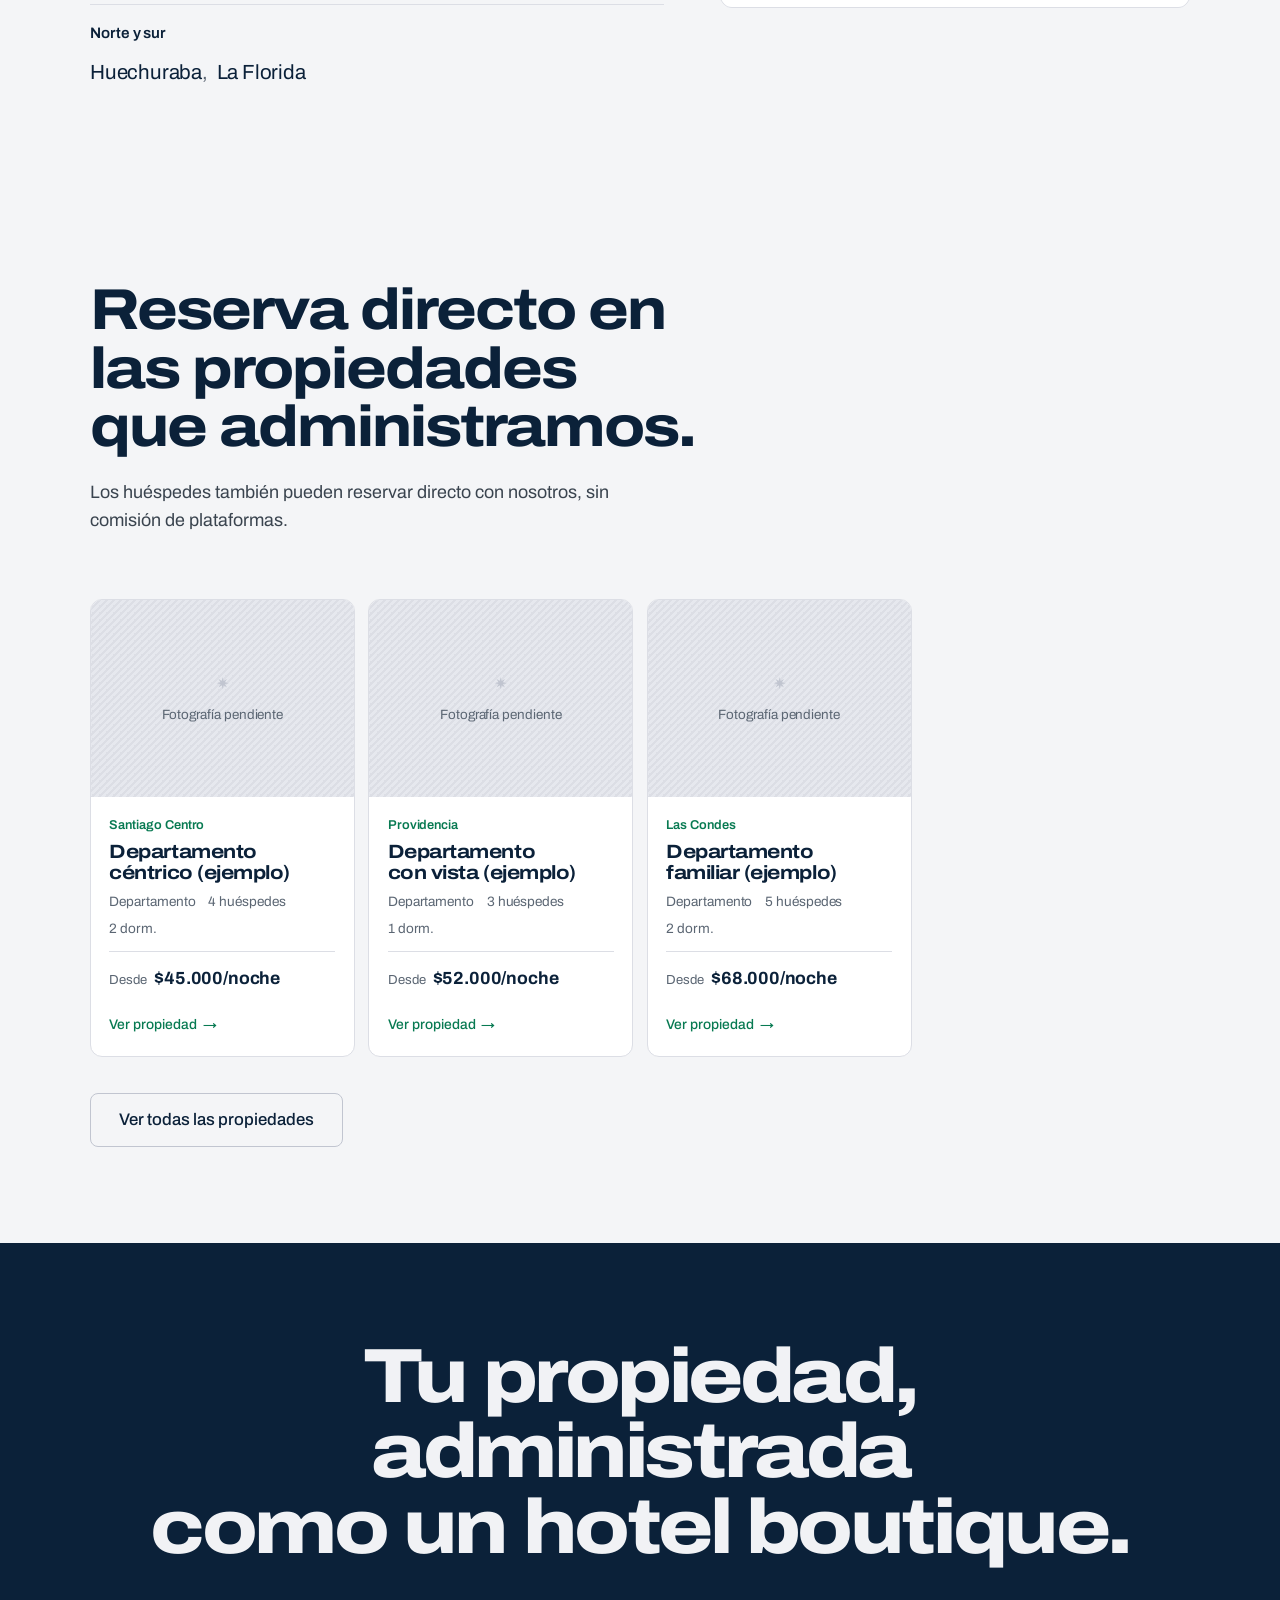
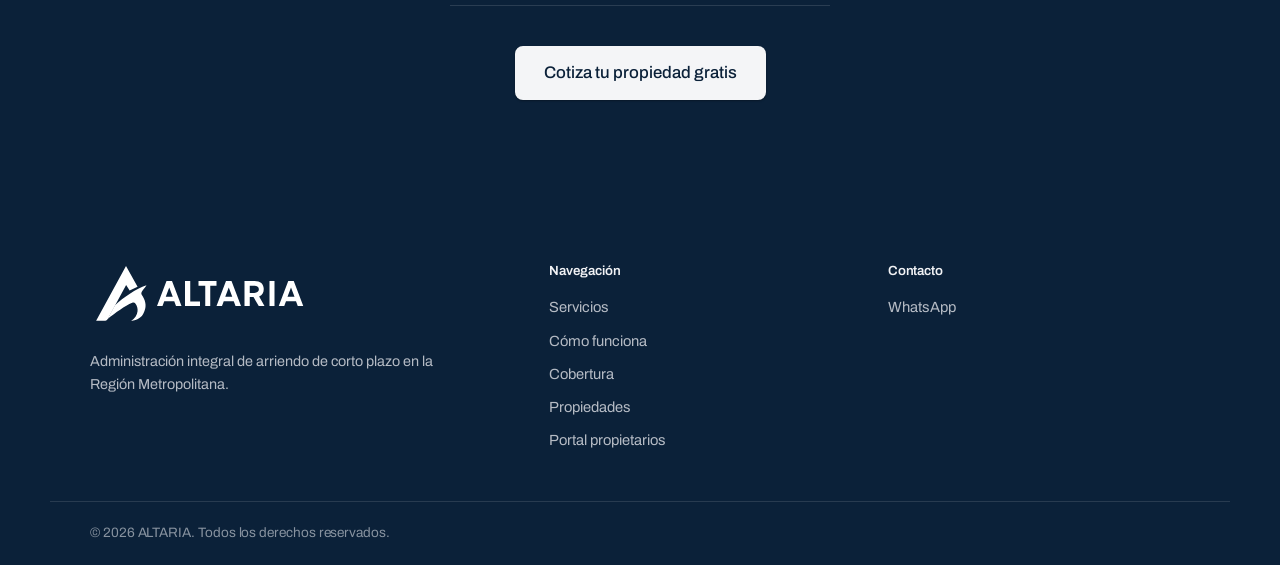
==== commit fbaefeaa: "Portal propietarios: acceso en la barra y página en preparación - Nuevo acceso "Portal propietarios"" ====
--- a/index.html
+++ b/index.html
@@ -67,6 +67,10 @@
       <a href="propiedades.html">Reservar alojamiento</a>
     </nav>
     <div class="header-actions">
+      <a class="header-portal" href="portal-propietarios.html" title="Portal propietarios">
+        <svg viewBox="0 0 20 20" fill="none" stroke="currentColor" stroke-width="1.6" stroke-linecap="round" aria-hidden="true"><circle cx="10" cy="6.75" r="3.25"/><path d="M3.75 17c.9-3.1 3.3-4.75 6.25-4.75s5.35 1.65 6.25 4.75"/></svg>
+        <span class="header-portal-label">Portal propietarios</span>
+      </a>
       <a class="btn btn-primary btn-nav" data-cta href="#">Cotiza tu propiedad</a>
     </div>
     <button class="nav-toggle" type="button" data-nav-toggle aria-expanded="false" aria-controls="mobile-nav" aria-label="Abrir menú">
@@ -80,6 +84,7 @@
   <a href="#proceso">Cómo funciona</a>
   <a href="#cobertura">Cobertura</a>
   <a href="propiedades.html">Reservar alojamiento</a>
+  <a href="portal-propietarios.html">Portal propietarios</a>
   <a class="btn btn-primary btn-lg" data-cta href="#">Cotiza tu propiedad gratis</a>
   <p class="mobile-nav-note">Evaluación sin costo y sin compromiso. Respondemos en 24 horas.</p>
 </nav>
@@ -415,6 +420,7 @@
       <a href="#proceso">Cómo funciona</a>
       <a href="#cobertura">Cobertura</a>
       <a href="propiedades.html">Propiedades</a>
+      <a href="portal-propietarios.html">Portal propietarios</a>
     </div>
     <div class="footer-col">
       <p class="footer-heading">Contacto</p>
--- a/styles.css
+++ b/styles.css
@@ -369,6 +369,53 @@
 
 .btn-nav{ padding:.68rem 1.05rem; font-size:.92rem; }
 
+/* Acceso al portal de propietarios: no es una sección de la página,
+   así que va como acceso aparte, con ícono, antes del botón principal. */
+.header-portal{
+  display:inline-flex;
+  align-items:center;
+  justify-content:center;
+  gap:.45rem;
+  height:38px;
+  padding:0 .9rem 0 .75rem;
+  border:1px solid var(--line-strong);
+  border-radius:100px;
+  font-size:.88rem;
+  font-weight:500;
+  color:var(--fg-soft);
+  transition:color .18s var(--ease), border-color .18s var(--ease), background-color .18s var(--ease);
+}
+.header-portal svg{ width:17px; height:17px; flex-shrink:0; }
+.header-portal:hover{ color:var(--accent-text); border-color:var(--accent); }
+.header-portal[aria-current="page"]{
+  color:var(--accent-text);
+  border-color:var(--accent);
+  background:var(--accent-soft);
+}
+.mobile-nav > a[aria-current="page"]{ color:var(--accent-text); }
+
+/* Con la barra a medio ancho no cabe el texto: queda solo el ícono
+   (el texto sigue disponible para lectores de pantalla y como tooltip). */
+@media (min-width:900px) and (max-width:1179px){
+  .header-portal{ width:38px; padding:0; }
+  .header-portal-label{
+    position:absolute;
+    width:1px; height:1px;
+    margin:-1px;
+    overflow:hidden;
+    clip:rect(0 0 0 0);
+    white-space:nowrap;
+  }
+}
+/* Justo sobre el corte del menú móvil la portada no alcanza: se compacta la barra */
+@media (min-width:900px) and (max-width:1023px){
+  .header-inner{ gap:.9rem; }
+  .main-nav{ gap:1.1rem; }
+  .main-nav a{ font-size:.9rem; }
+  .header-actions{ gap:.8rem; }
+  .site-header .brand-logo{ width:136px; }
+}
+
 /* Botón hamburguesa */
 .nav-toggle{
   display:inline-flex;
@@ -1160,6 +1207,96 @@
 .back-link:hover{ color:var(--accent-text); }
 
 /* ============================================================
+   17b. Portal propietarios (página en preparación)
+
+   En celular la vista previa va entre la presentación y el detalle;
+   en escritorio queda a la derecha, a la altura de ambos.
+   ============================================================ */
+.portal-grid{
+  display:grid;
+  gap:clamp(2.5rem,5vw,3.25rem);
+  grid-template-areas:"intro" "visual" "details";
+}
+.portal-intro{ grid-area:intro; }
+.portal-visual{ grid-area:visual; }
+.portal-details{ grid-area:details; }
+.portal .section-copy{ margin-bottom:0; }
+
+@media (min-width:600px) and (max-width:979px){
+  .portal-visual{ max-width:520px; }
+}
+@media (min-width:980px){
+  .portal-grid{
+    grid-template-columns:minmax(0,1fr) minmax(0,480px);
+    grid-template-areas:"intro visual" "details visual";
+    grid-template-rows:auto 1fr;
+    column-gap:clamp(3rem,6vw,5rem);
+  }
+  .portal-visual{ align-self:start; margin-top:.5rem; }
+}
+
+.portal-status{
+  display:inline-flex;
+  align-items:center;
+  gap:.5rem;
+  margin-bottom:1.4rem;
+  padding:.32rem .8rem;
+  border:1px solid var(--line-strong);
+  border-radius:100px;
+  font-size:.82rem;
+  font-weight:500;
+  color:var(--fg-soft);
+}
+.portal-status i{
+  width:7px; height:7px;
+  border-radius:50%;
+  background:var(--ok-fill);
+  box-shadow:0 0 0 3px var(--accent-ring);
+}
+
+.portal-features{ border-top:2px solid var(--ink); }
+.portal-features li{
+  display:grid;
+  gap:.2rem;
+  padding:1.15rem 0;
+  border-bottom:1px solid var(--line-c);
+}
+@media (min-width:560px){
+  .portal-features li{ grid-template-columns:11rem minmax(0,1fr); align-items:baseline; gap:1rem; }
+}
+.portal-features strong{
+  font-family:var(--font-display);
+  font-stretch:var(--display-stretch);
+  font-size:1.15rem;
+  font-weight:700;
+  letter-spacing:-.025em;
+  color:var(--fg);
+}
+.portal-features span{ font-size:1.02rem; color:var(--fg-soft); }
+
+.portal-note{
+  margin-top:2rem;
+  display:flex;
+  flex-direction:column;
+  align-items:flex-start;
+  gap:.55rem;
+  background:var(--surface-2);
+  border:1px solid var(--line-c);
+  border-radius:var(--radius);
+  padding:clamp(1.25rem,2.8vw,1.6rem);
+}
+.portal-note-title{ font-weight:600; letter-spacing:-.015em; color:var(--fg); }
+.portal-note p:not(.portal-note-title){ font-size:.97rem; color:var(--fg-soft); max-width:52ch; }
+.portal-note .btn{ margin-top:.6rem; }
+
+.portal-prospect{ margin-top:1.4rem; font-size:.92rem; color:var(--fg-faint); }
+.portal-prospect a{
+  color:var(--accent-text);
+  text-decoration:underline;
+  text-underline-offset:3px;
+}
+
+/* ============================================================
    18. Filtros y formularios
    ============================================================ */
 .filter-bar{
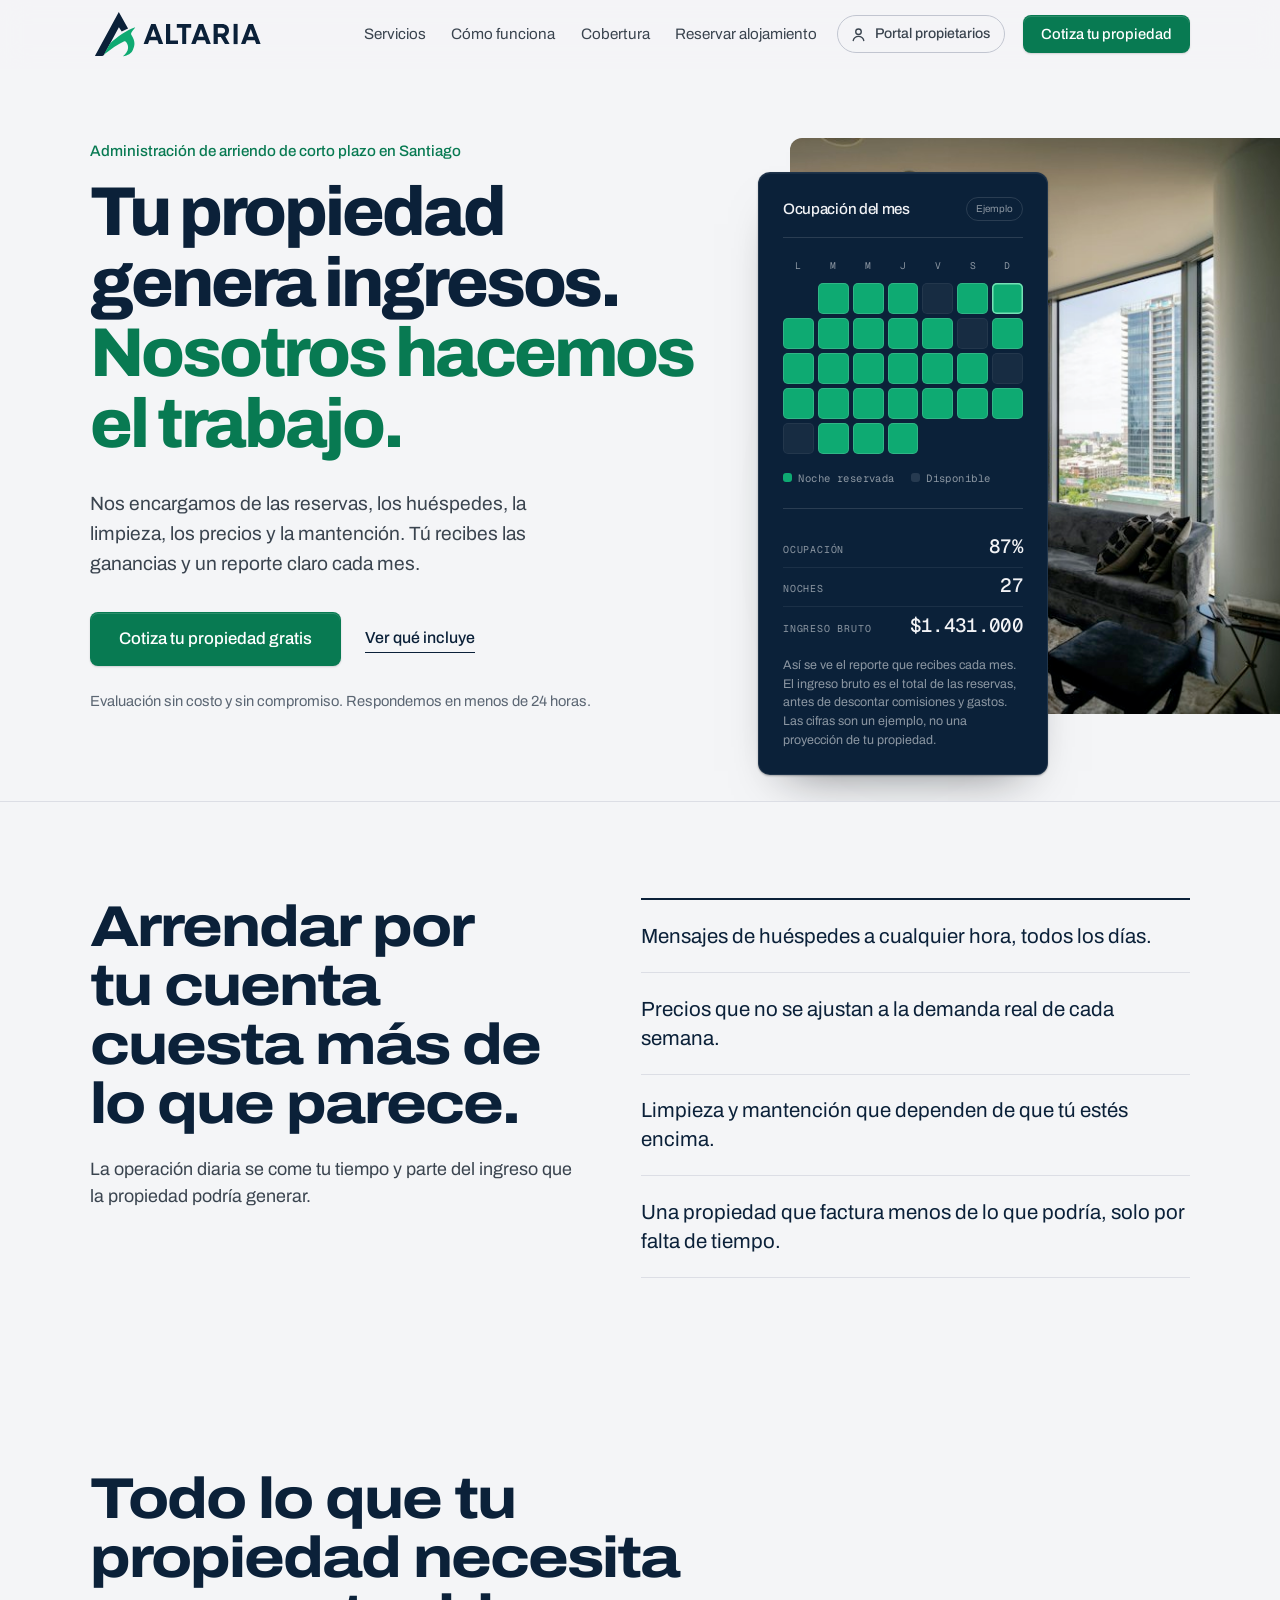
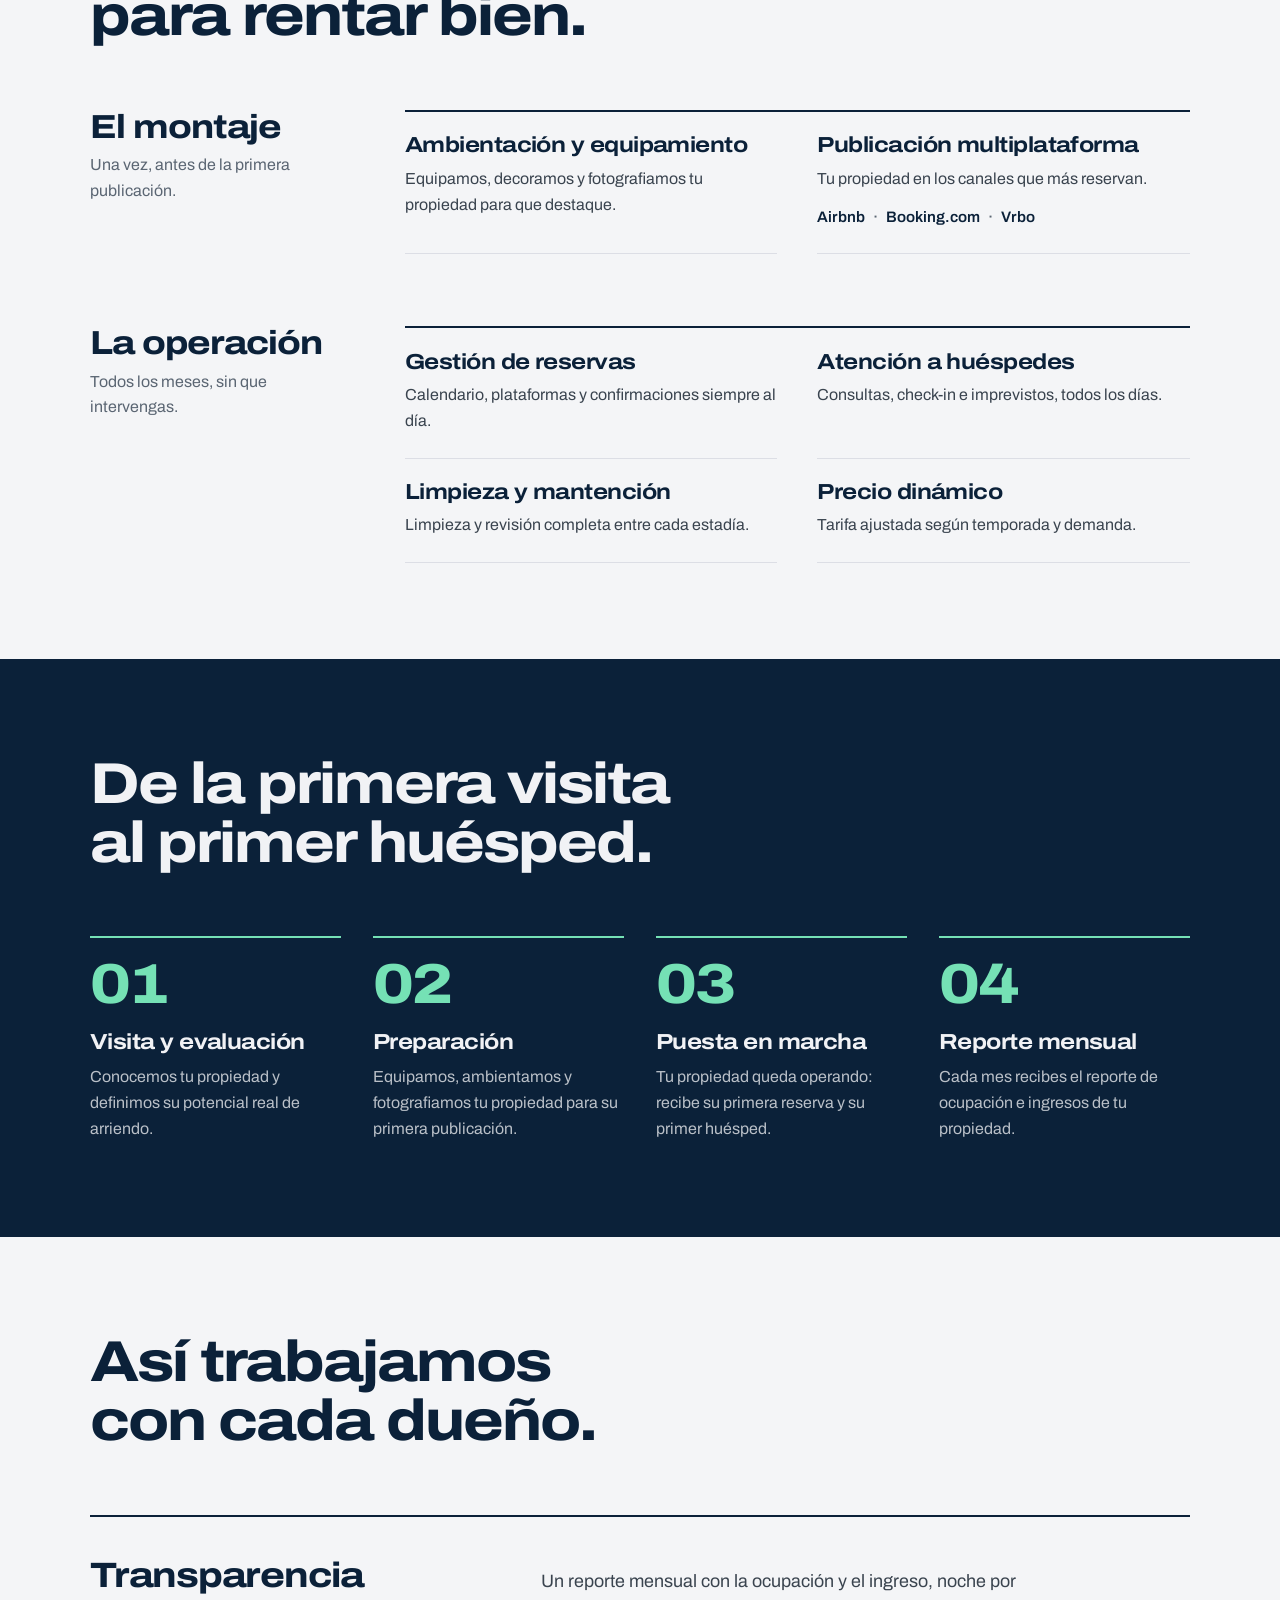
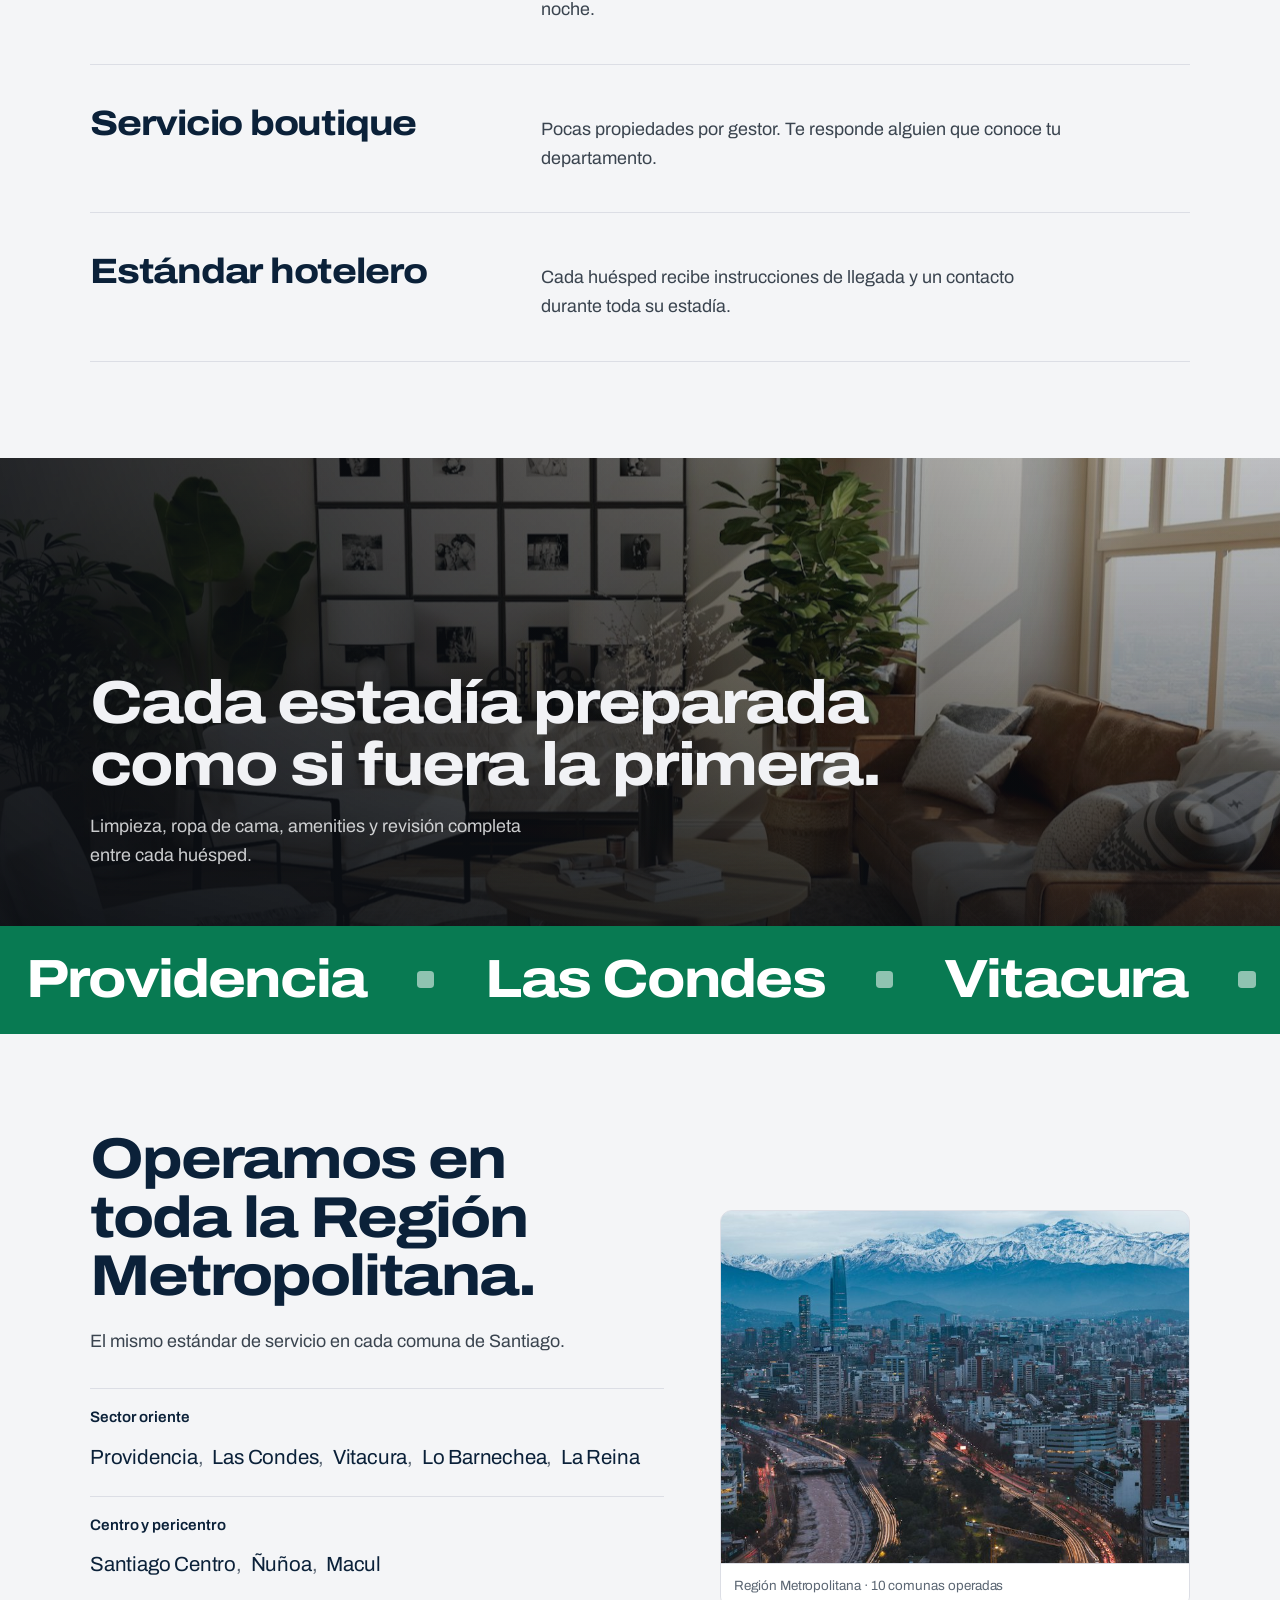
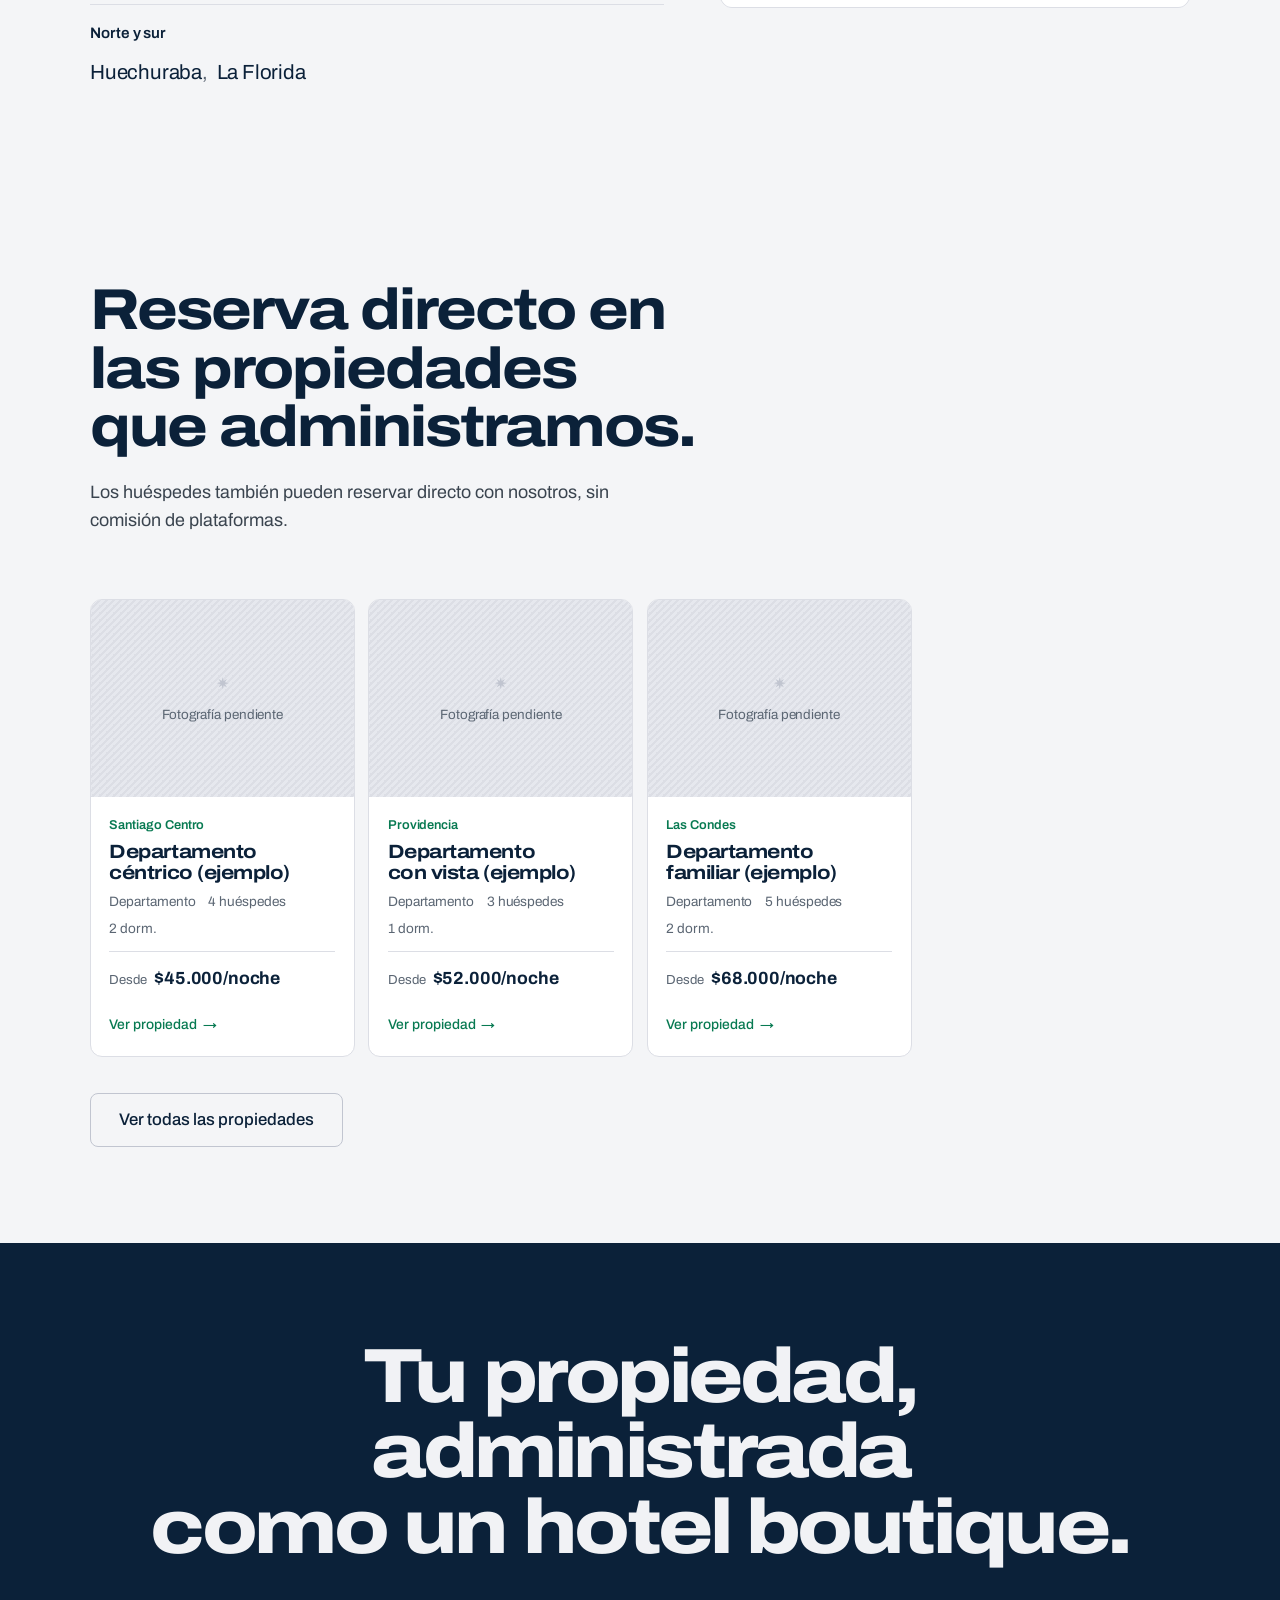
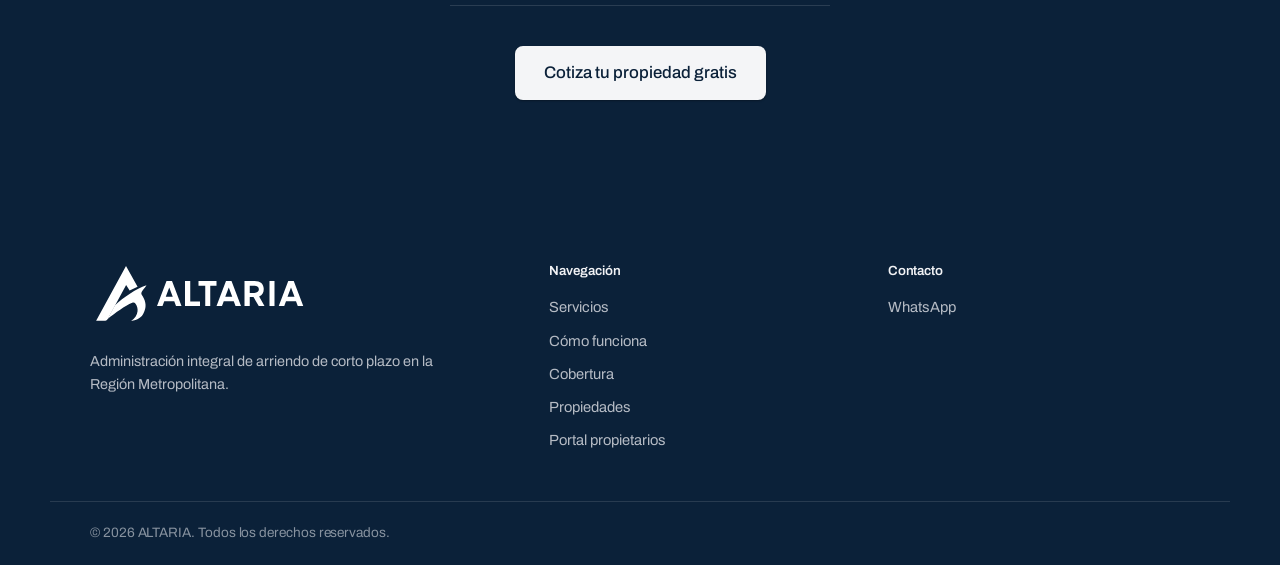
==== commit a6fab3bd: "Aclarar que el ingreso del panel es bruto, no lo que recibe el dueño - Panel de ocupación (portada y" ====
--- a/index.html
+++ b/index.html
@@ -4,7 +4,7 @@
 <meta charset="UTF-8">
 <meta name="viewport" content="width=device-width, initial-scale=1.0">
 <title>ALTARIA | Administración de arriendo de corto plazo, Santiago</title>
-<meta name="description" content="Administración integral de arriendo de corto plazo en toda la Región Metropolitana: reservas, huéspedes, limpieza y reportes claros. Tú recibes el ingreso.">
+<meta name="description" content="Administración integral de arriendo de corto plazo en toda la Región Metropolitana: reservas, huéspedes, limpieza y reportes claros. Tú recibes las ganancias.">
 <meta name="theme-color" content="#F4F5F7">
 <link rel="canonical" href="https://webnova.diegosanmartinb1996.workers.dev/">
 <!-- NOTA: actualizar canonical y todas las URL absolutas de esta sección cuando ALTARIA tenga dominio propio -->
@@ -104,7 +104,7 @@
         </h1>
         <p class="hero-sub" data-reveal>
           Nos encargamos de las reservas, los huéspedes, la limpieza, los precios y la mantención.
-          Tú recibes el ingreso y un reporte claro cada mes.
+          Tú recibes las ganancias y un reporte claro cada mes.
         </p>
         <div class="hero-actions" data-reveal>
           <a class="btn btn-primary btn-lg" data-cta href="#">Cotiza tu propiedad gratis</a>
@@ -147,13 +147,14 @@
             <dd data-count="26">0</dd>
           </div>
           <div>
-            <dt>Ingreso</dt>
+            <dt>Ingreso bruto</dt>
             <dd data-count="1380000" data-count-format="clp">$0</dd>
           </div>
         </dl>
         <p class="panel-foot">
-          Así se ve el reporte que recibes cada mes. Las cifras son un ejemplo de formato,
-          no una proyección de tu propiedad.
+          Así se ve el reporte que recibes cada mes. El ingreso bruto es el total de las reservas,
+          antes de descontar comisiones y gastos. Las cifras son un ejemplo, no una proyección
+          de tu propiedad.
         </p>
       </div>
       </div>
--- a/styles.css
+++ b/styles.css
@@ -577,7 +577,7 @@
   .hero-visual .panel-shell{
     position:absolute;
     left:-2rem;
-    bottom:-2.5rem;
+    bottom:-3.75rem;
     width:290px;
     margin:0;
   }
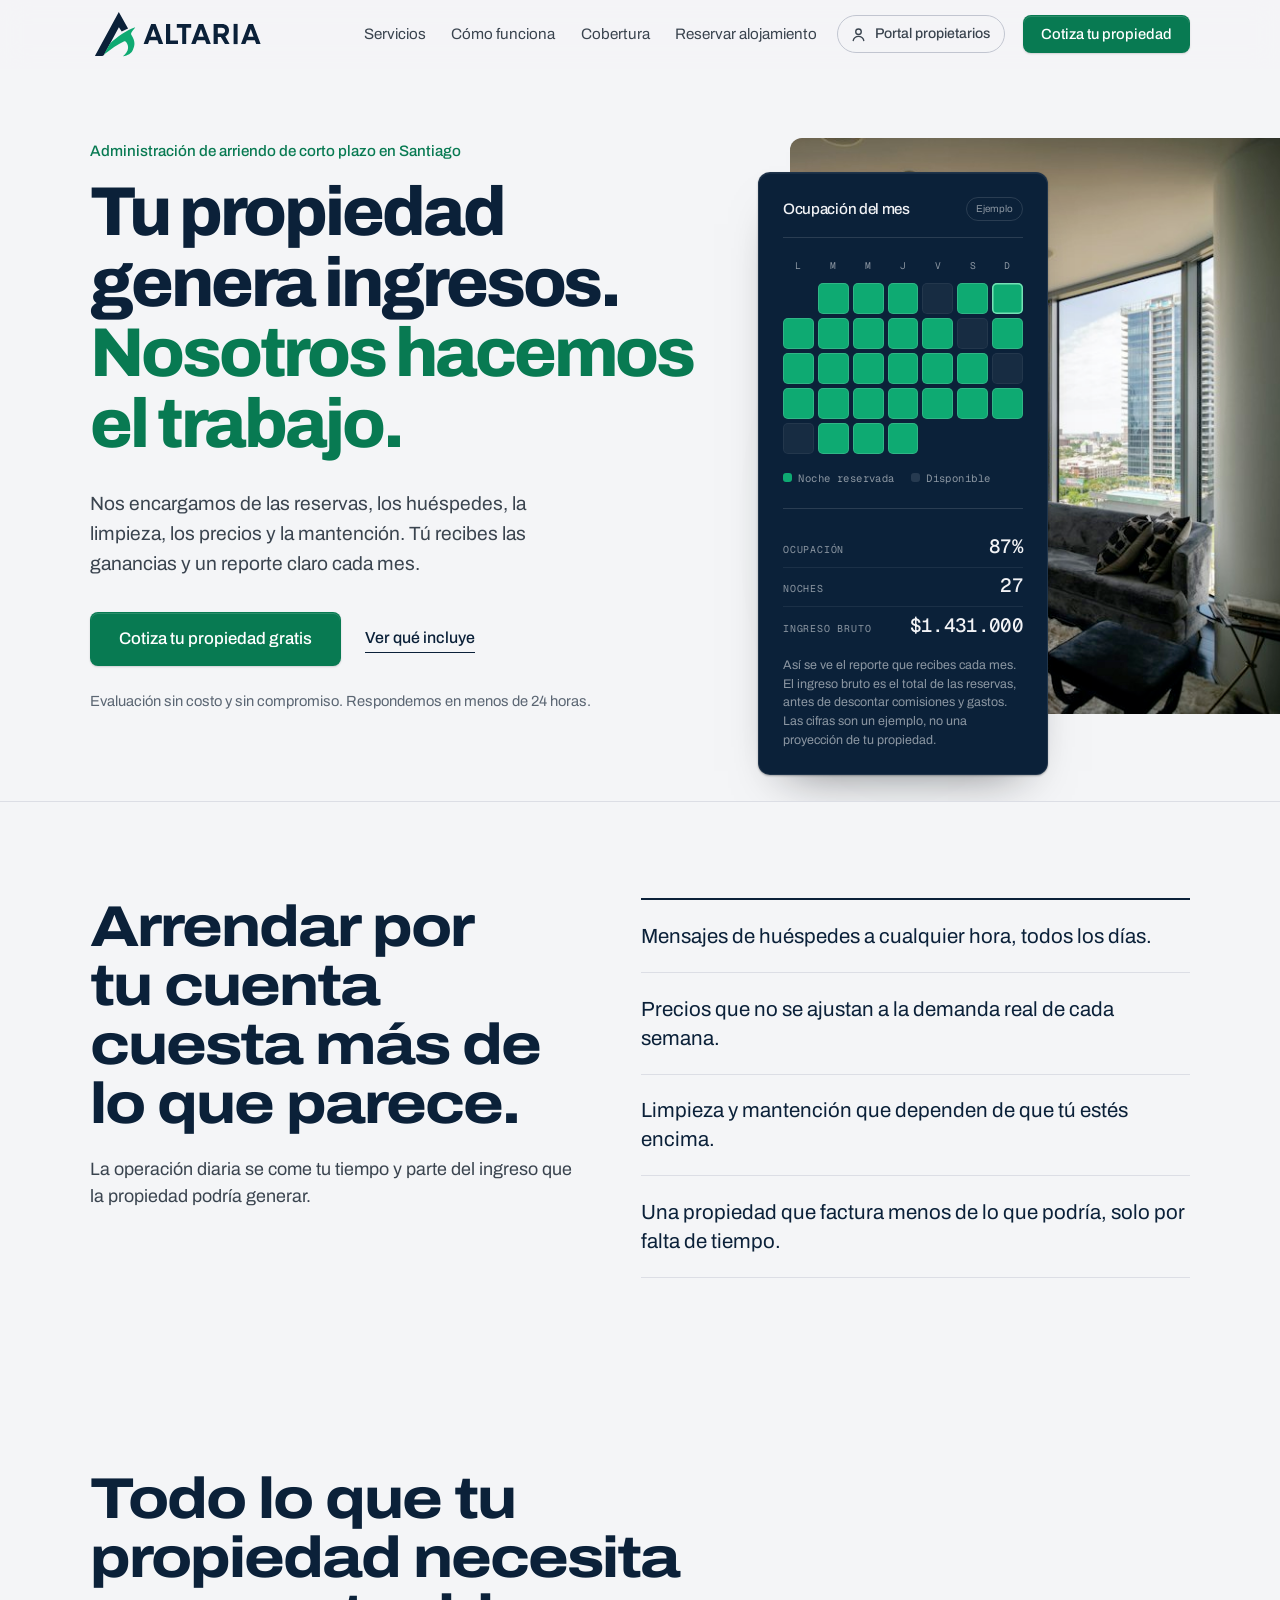
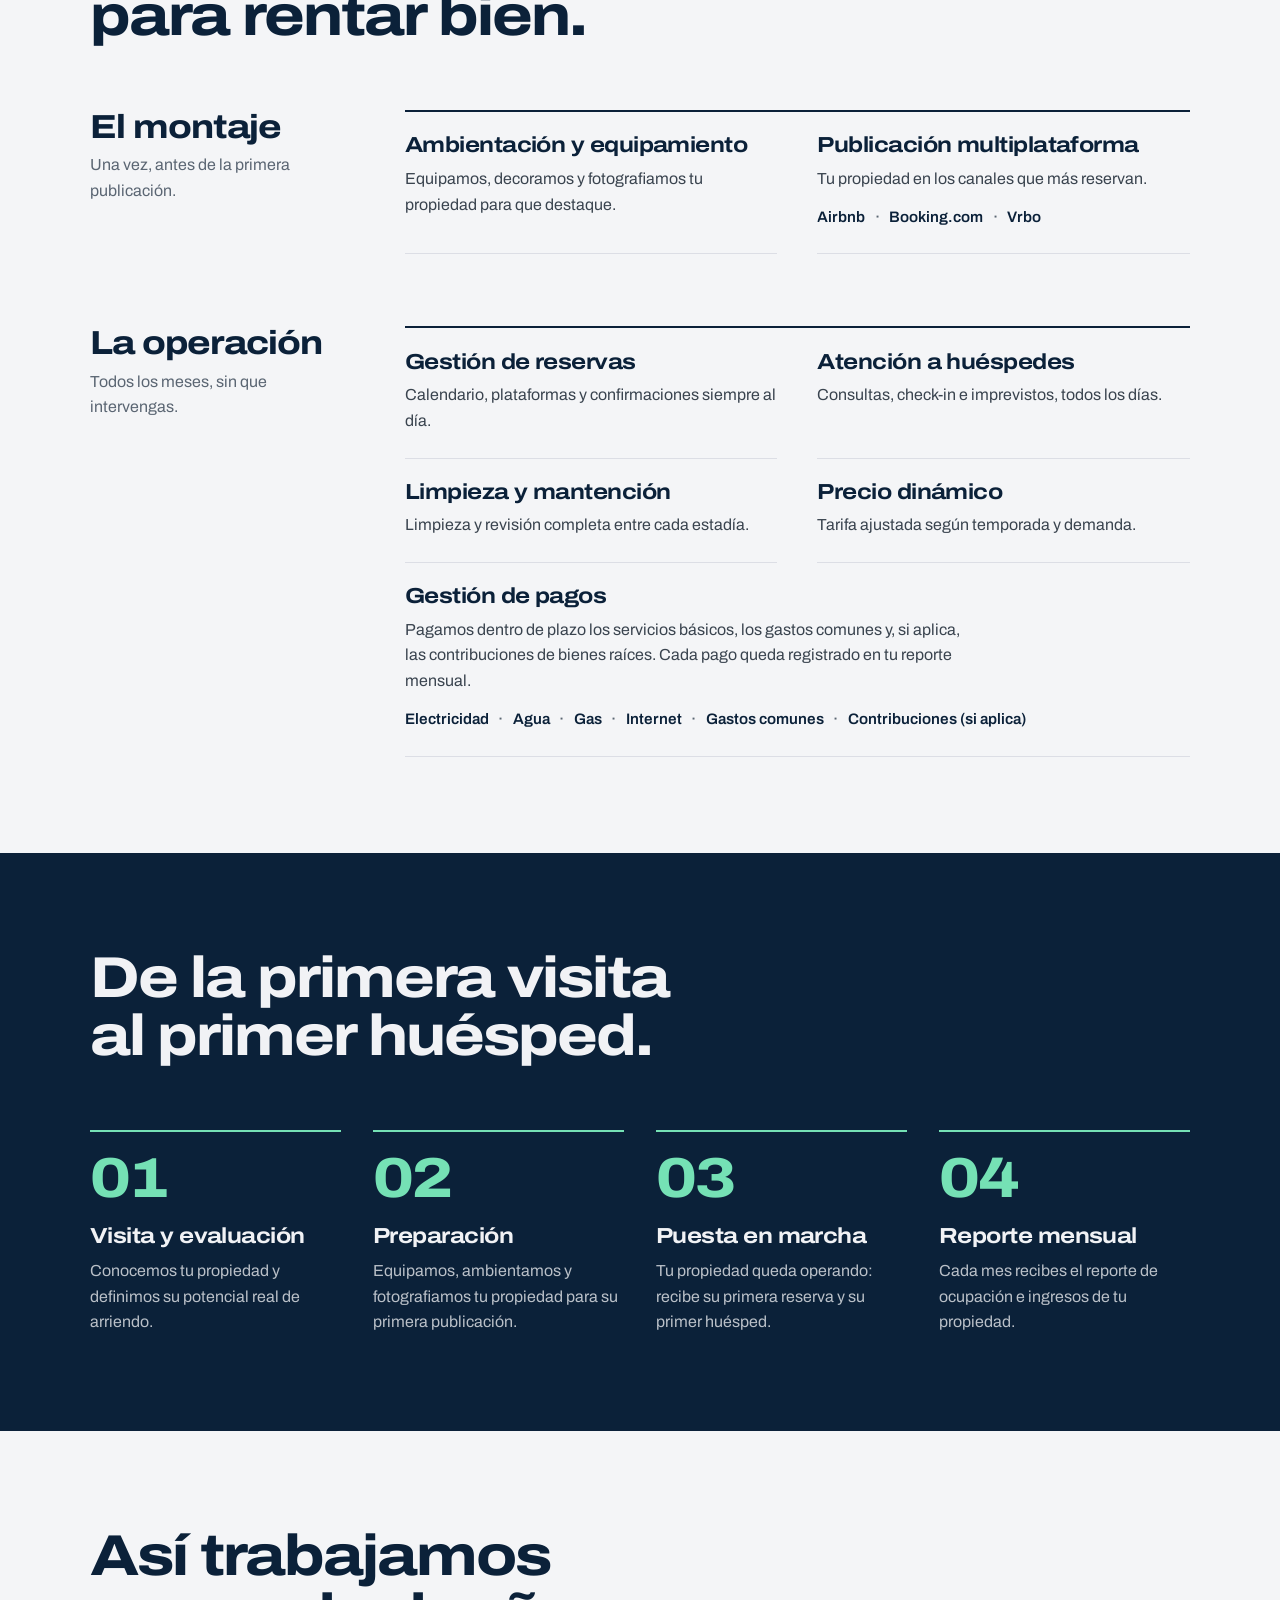
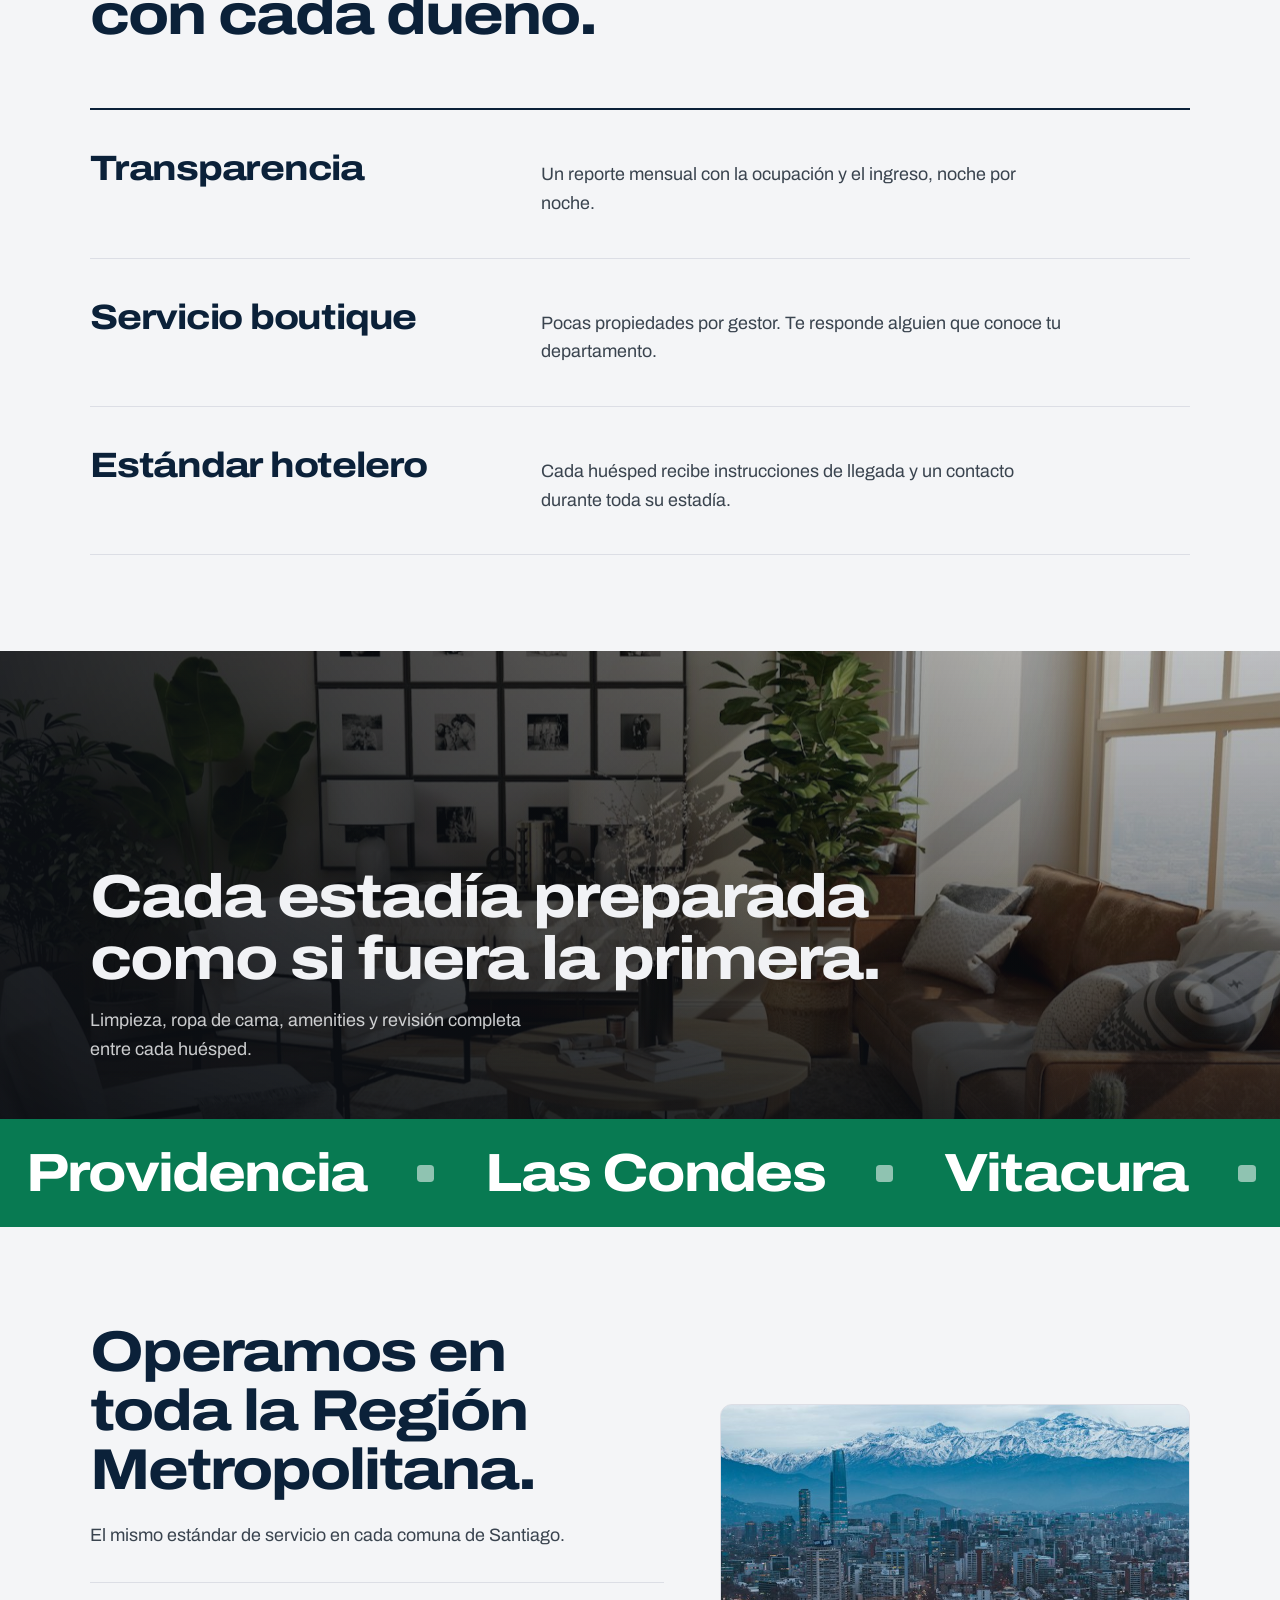
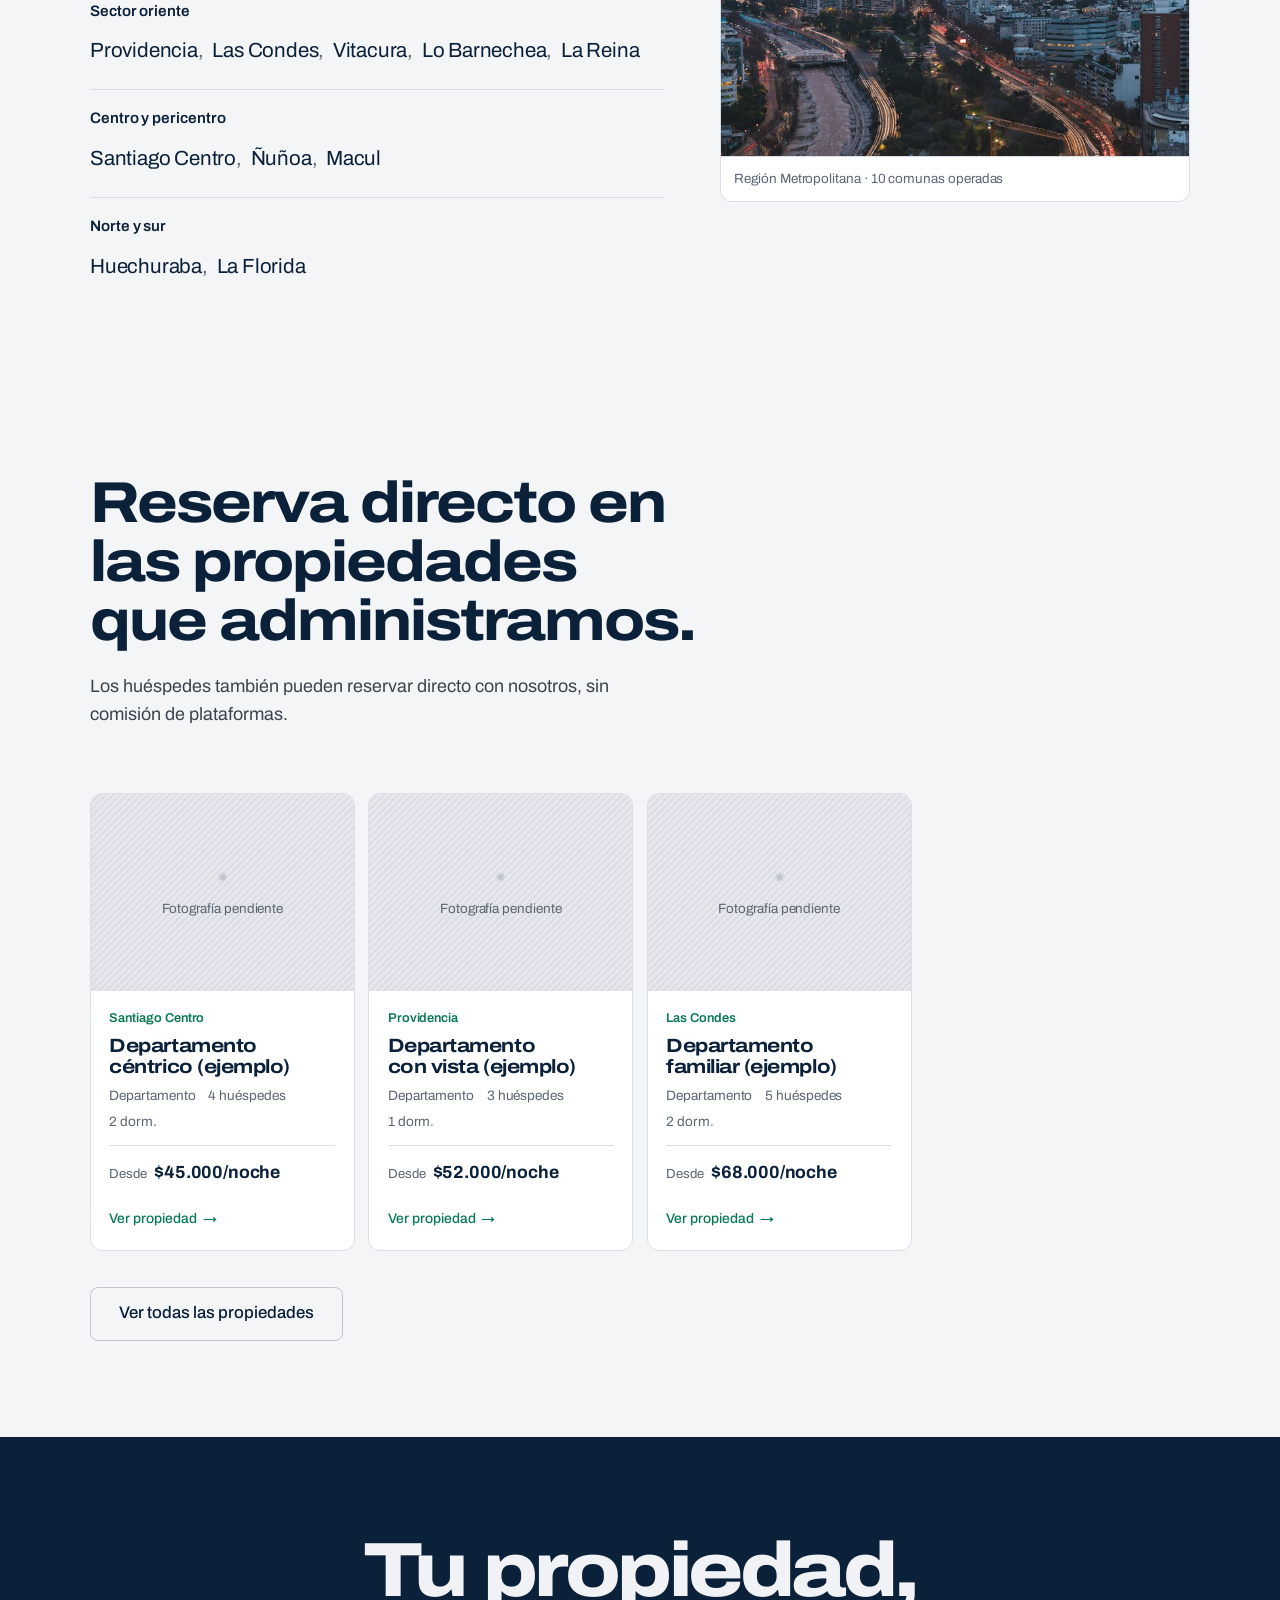
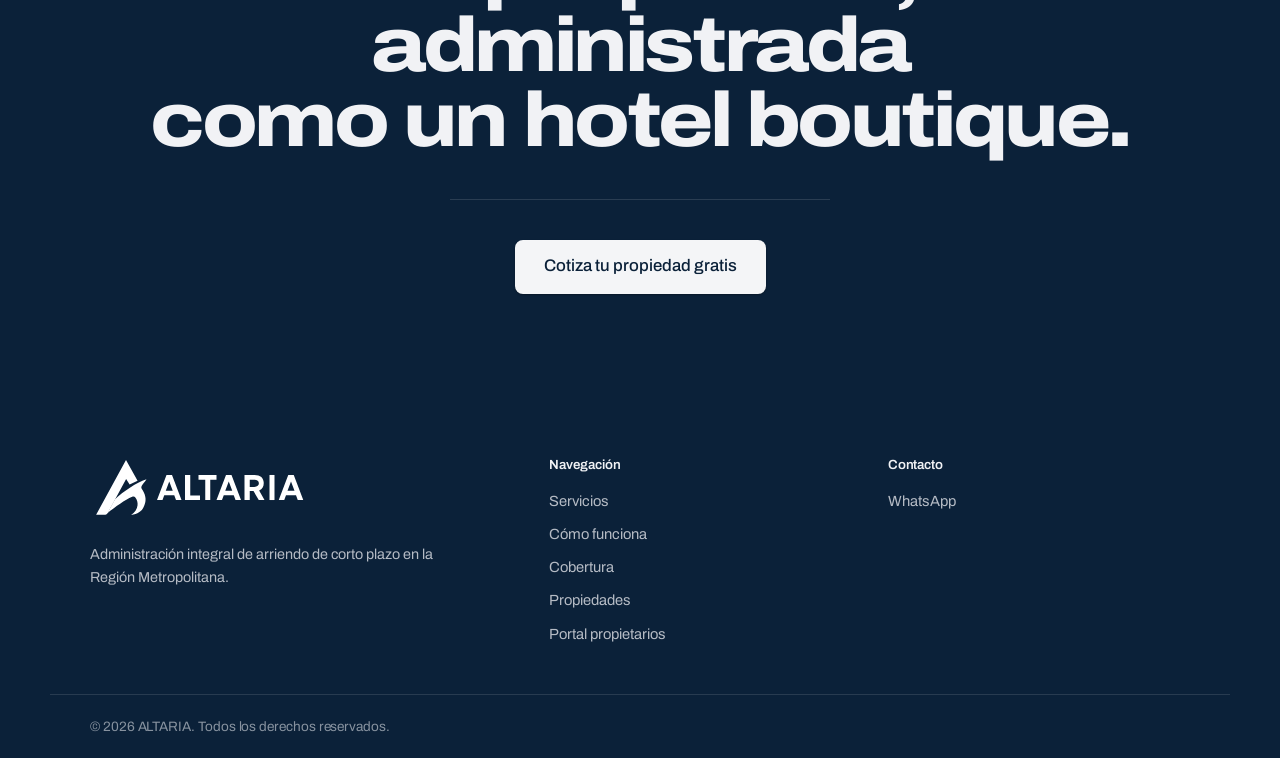
==== commit 3e02de34: "Servicios: agregar Gestión de pagos en La operación - Nueva tarjeta: pago dentro de plazo de servici" ====
--- a/index.html
+++ b/index.html
@@ -245,6 +245,21 @@
           <article class="servicio-card">
             <h4>Precio dinámico</h4>
             <p>Tarifa ajustada según temporada y demanda.</p>
+          </article>
+          <article class="servicio-card servicio-card--wide">
+            <h4>Gestión de pagos</h4>
+            <p>
+              Pagamos dentro de plazo los servicios básicos, los gastos comunes y, si aplica,
+              las contribuciones de bienes raíces. Cada pago queda registrado en tu reporte mensual.
+            </p>
+            <ul class="platform-chips">
+              <li>Electricidad</li>
+              <li>Agua</li>
+              <li>Gas</li>
+              <li>Internet</li>
+              <li>Gastos comunes</li>
+              <li>Contribuciones (si aplica)</li>
+            </ul>
           </article>
         </div>
       </div>
--- a/styles.css
+++ b/styles.css
@@ -876,17 +876,33 @@
   letter-spacing:-.025em;
 }
 .servicio-card p{ color:var(--fg-soft); font-size:1rem; max-width:44ch; }
-
+/* Quinta tarjeta de la operación: ocupa la fila completa en vez de quedar sola */
+@media (min-width:720px){
+  .servicio-card--wide{ grid-column:1 / -1; }
+  .servicio-card--wide p{ max-width:64ch; }
+}
+
+/* Cada etiqueta lleva su punto delante. La lista se corre a la izquierda
+   y se recorta ese margen: así el punto que abre cada línea queda oculto
+   y, si la lista salta de línea, ninguna empieza con un punto suelto. */
 .platform-chips{
   margin-top:.35rem;
+  margin-left:-1.5rem;
+  clip-path:inset(0 0 0 1.5rem);
   display:flex;
   flex-wrap:wrap;
-  gap:.35rem .5rem;
+  row-gap:.35rem;
   font-size:.95rem;
   font-weight:600;
   color:var(--fg);
 }
-.platform-chips li + li::before{ content:'·'; margin-right:.5rem; color:var(--fg-faint); }
+.platform-chips li::before{
+  content:'·';
+  display:inline-block;
+  width:1.5rem;
+  text-align:center;
+  color:var(--fg-faint);
+}
 
 /* ============================================================
    11. Proceso (sección oscura)
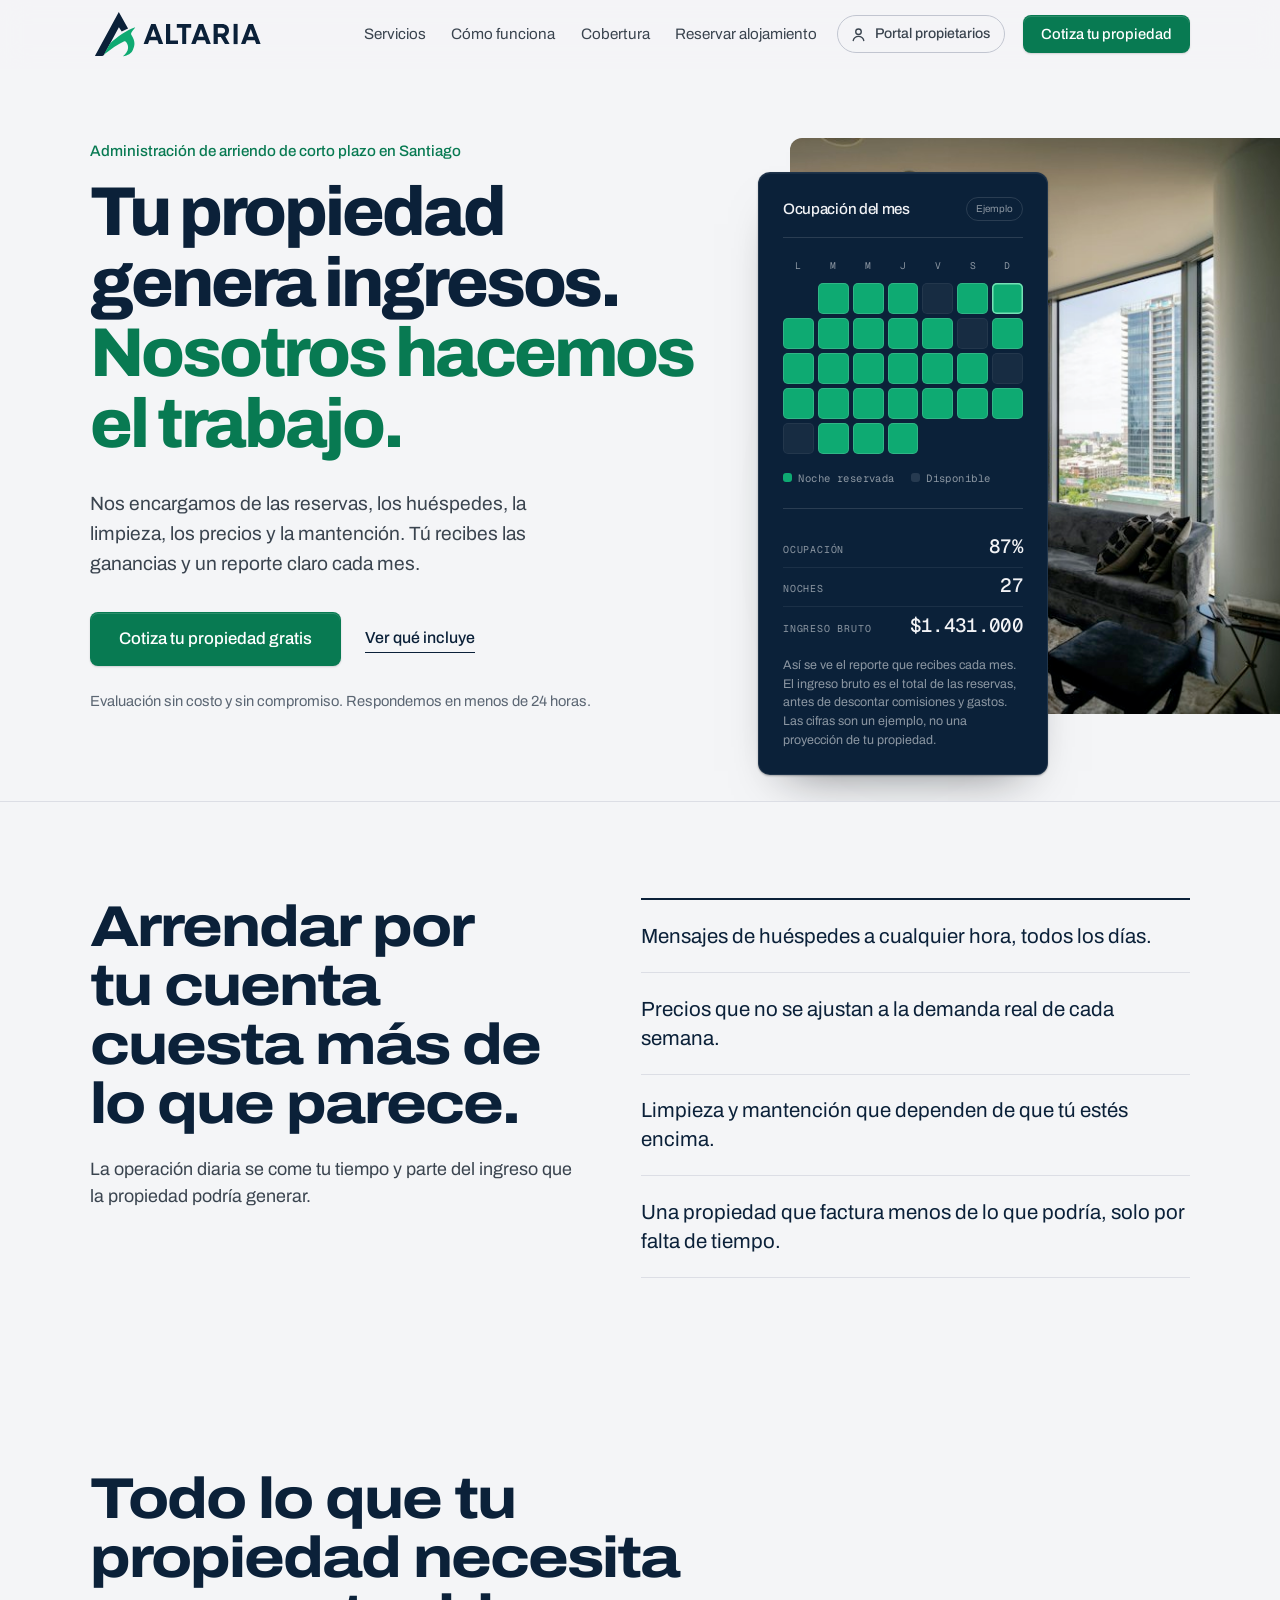
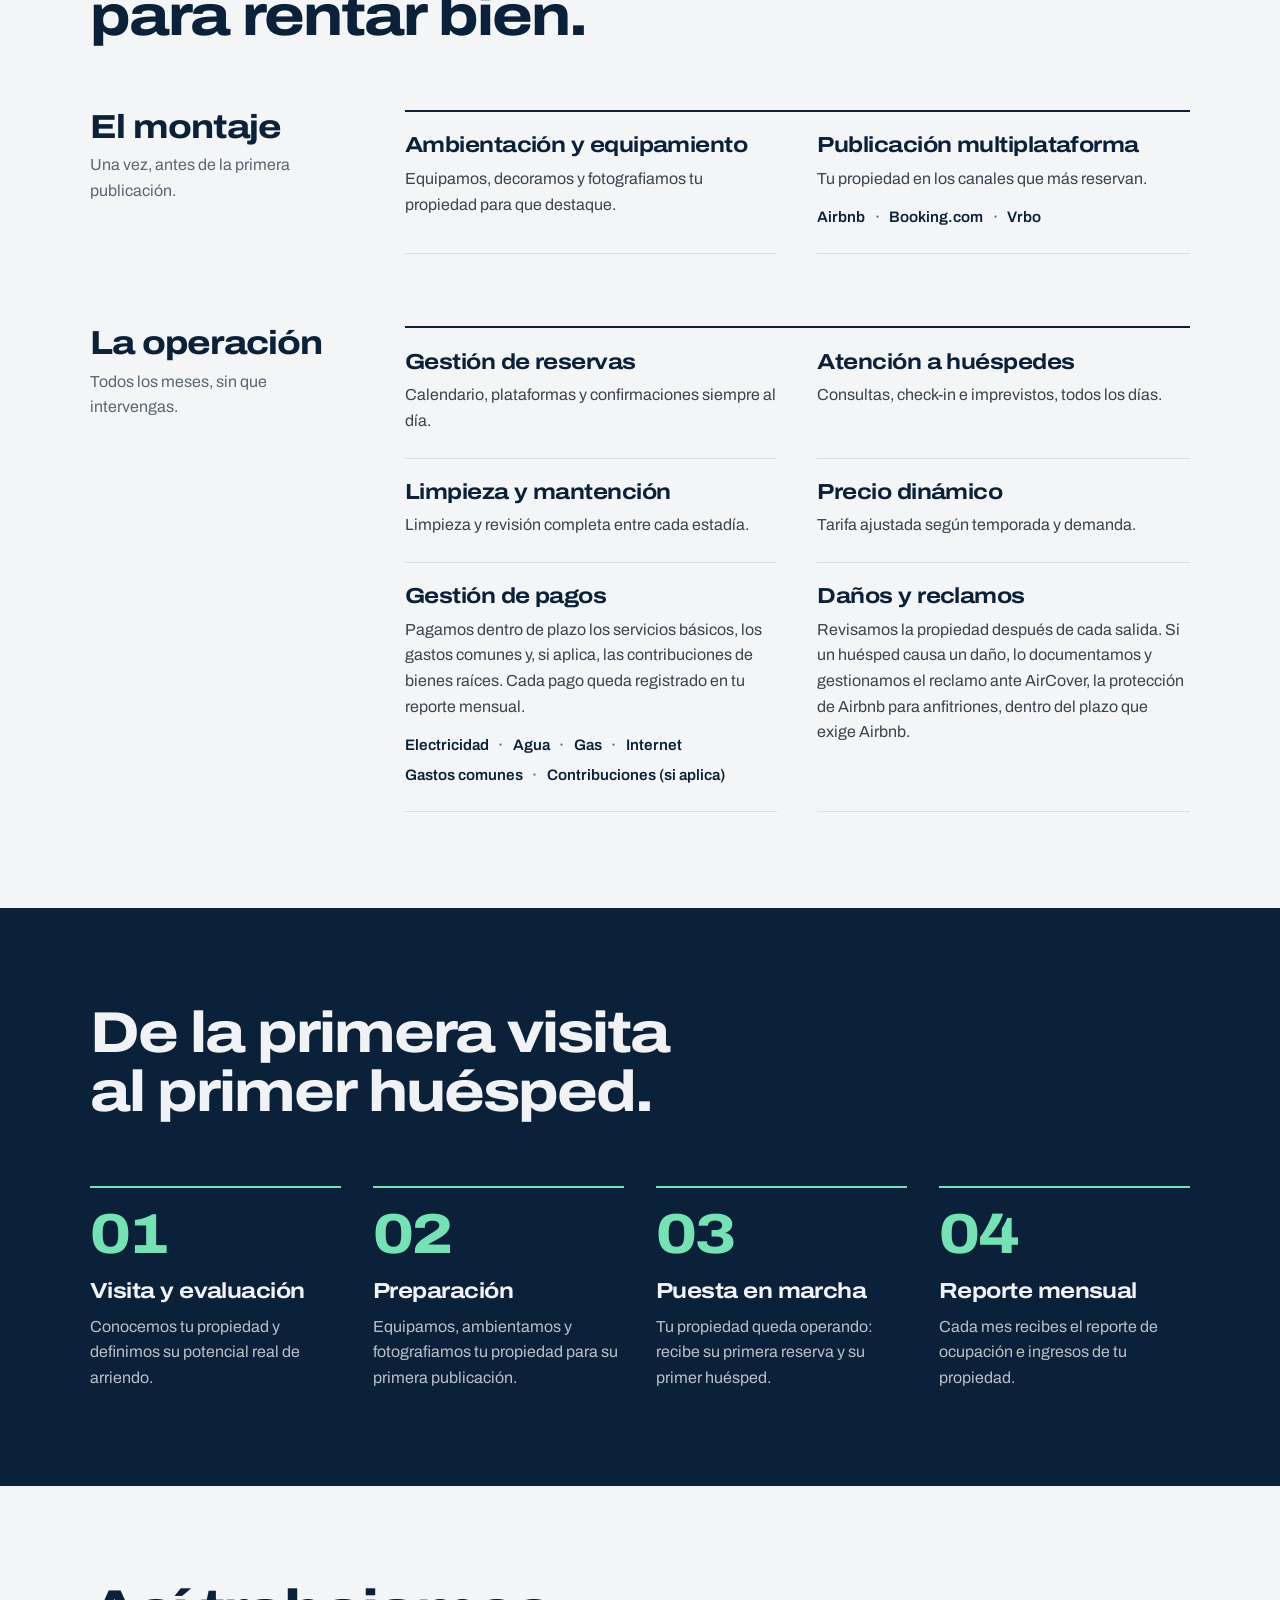
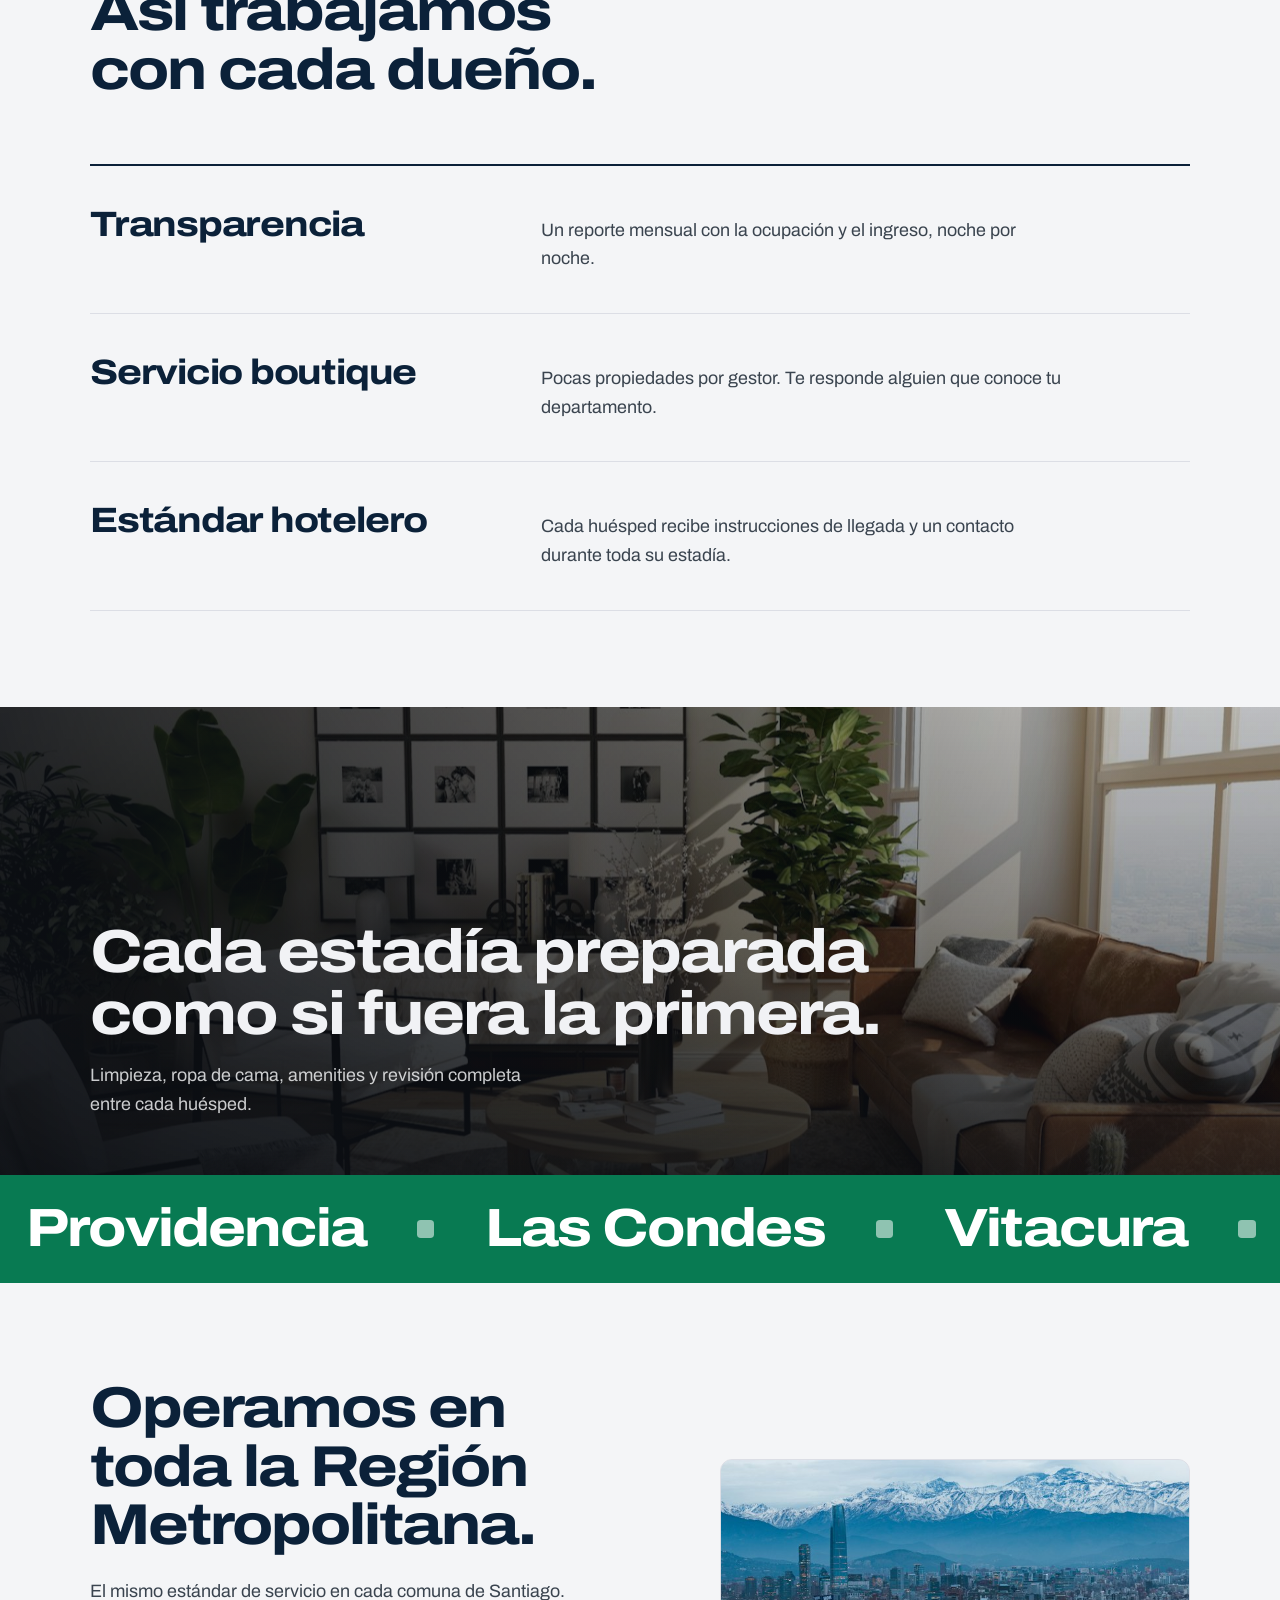
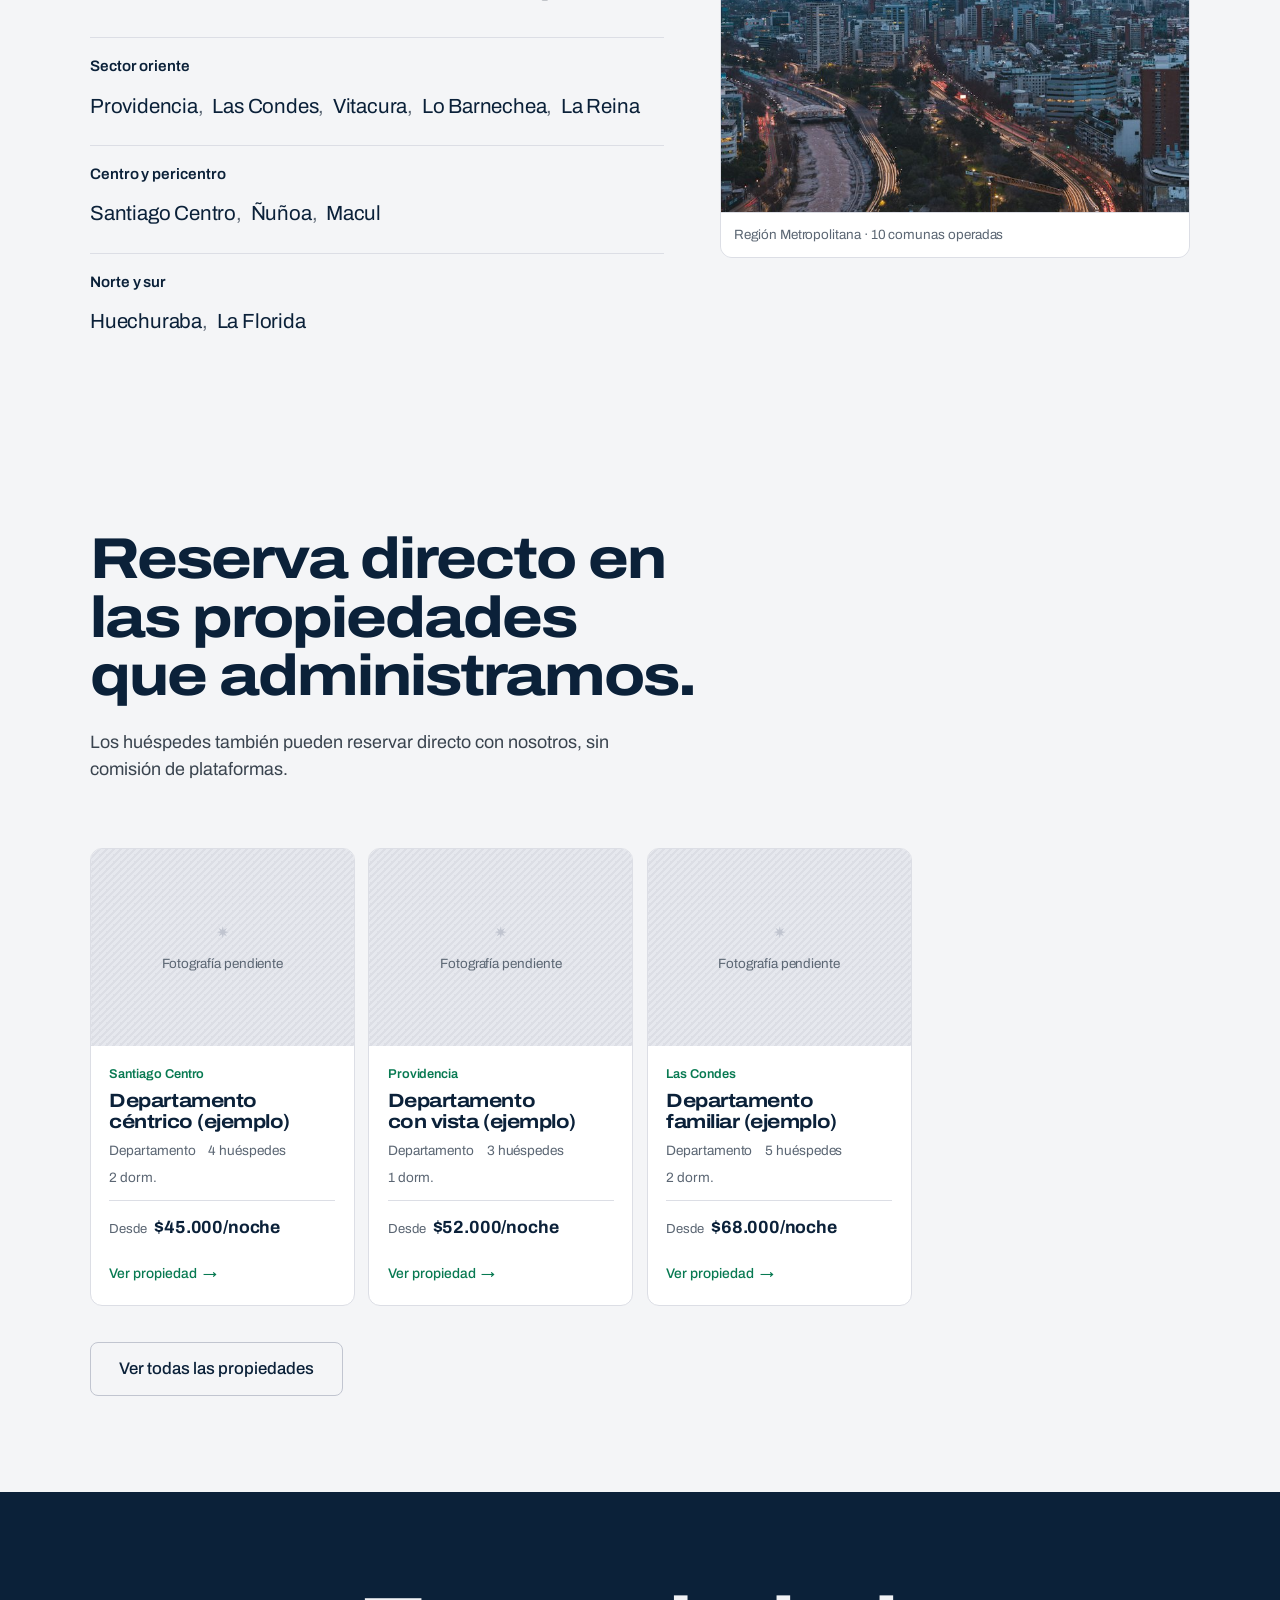
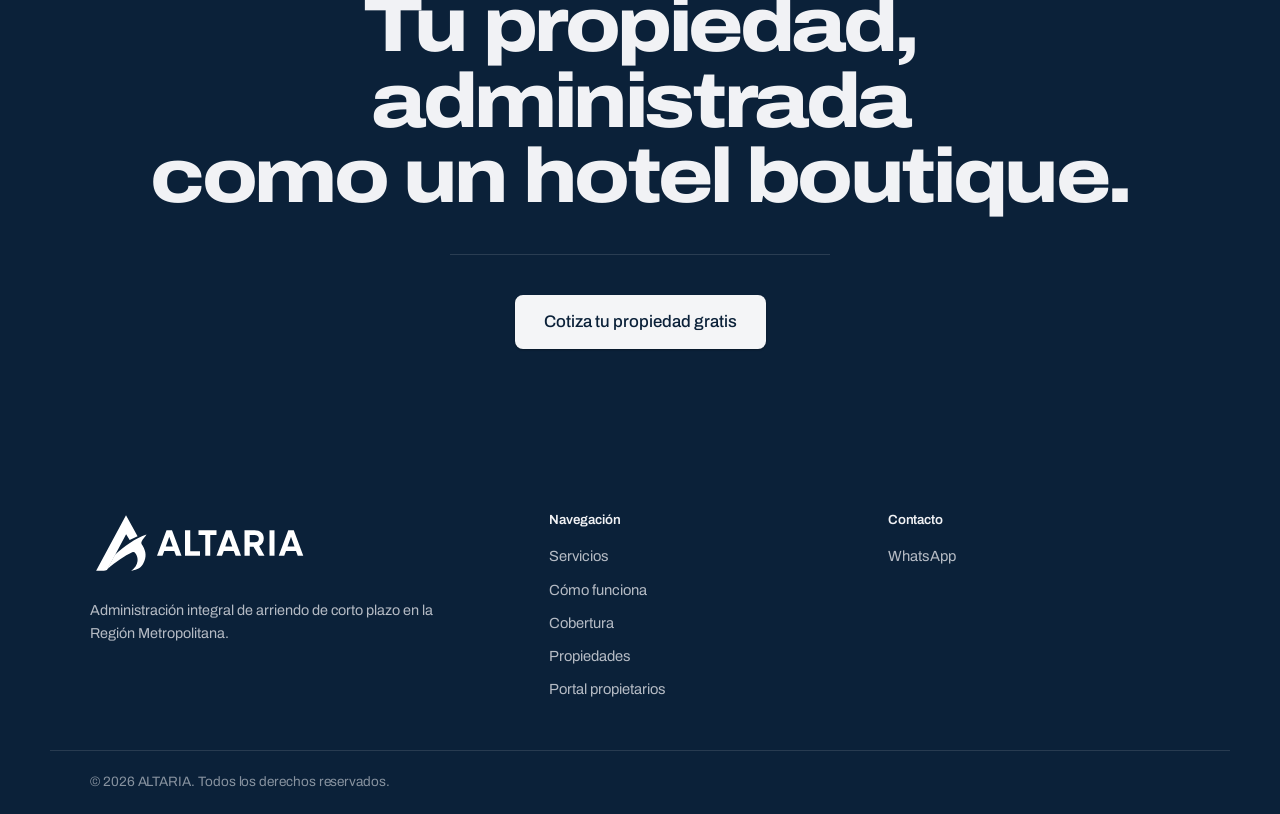
==== commit 6f42dfbb: "Servicios: agregar Daños y reclamos en La operación Revisión después de cada salida y gestión del re" ====
--- a/index.html
+++ b/index.html
@@ -246,7 +246,7 @@
             <h4>Precio dinámico</h4>
             <p>Tarifa ajustada según temporada y demanda.</p>
           </article>
-          <article class="servicio-card servicio-card--wide">
+          <article class="servicio-card">
             <h4>Gestión de pagos</h4>
             <p>
               Pagamos dentro de plazo los servicios básicos, los gastos comunes y, si aplica,
@@ -260,6 +260,14 @@
               <li>Gastos comunes</li>
               <li>Contribuciones (si aplica)</li>
             </ul>
+          </article>
+          <article class="servicio-card">
+            <h4>Daños y reclamos</h4>
+            <p>
+              Revisamos la propiedad después de cada salida. Si un huésped causa un daño, lo documentamos
+              y gestionamos el reclamo ante AirCover, la protección de Airbnb para anfitriones, dentro del
+              plazo que exige Airbnb.
+            </p>
           </article>
         </div>
       </div>
--- a/styles.css
+++ b/styles.css
@@ -876,11 +876,6 @@
   letter-spacing:-.025em;
 }
 .servicio-card p{ color:var(--fg-soft); font-size:1rem; max-width:44ch; }
-/* Quinta tarjeta de la operación: ocupa la fila completa en vez de quedar sola */
-@media (min-width:720px){
-  .servicio-card--wide{ grid-column:1 / -1; }
-  .servicio-card--wide p{ max-width:64ch; }
-}
 
 /* Cada etiqueta lleva su punto delante. La lista se corre a la izquierda
    y se recorta ese margen: así el punto que abre cada línea queda oculto
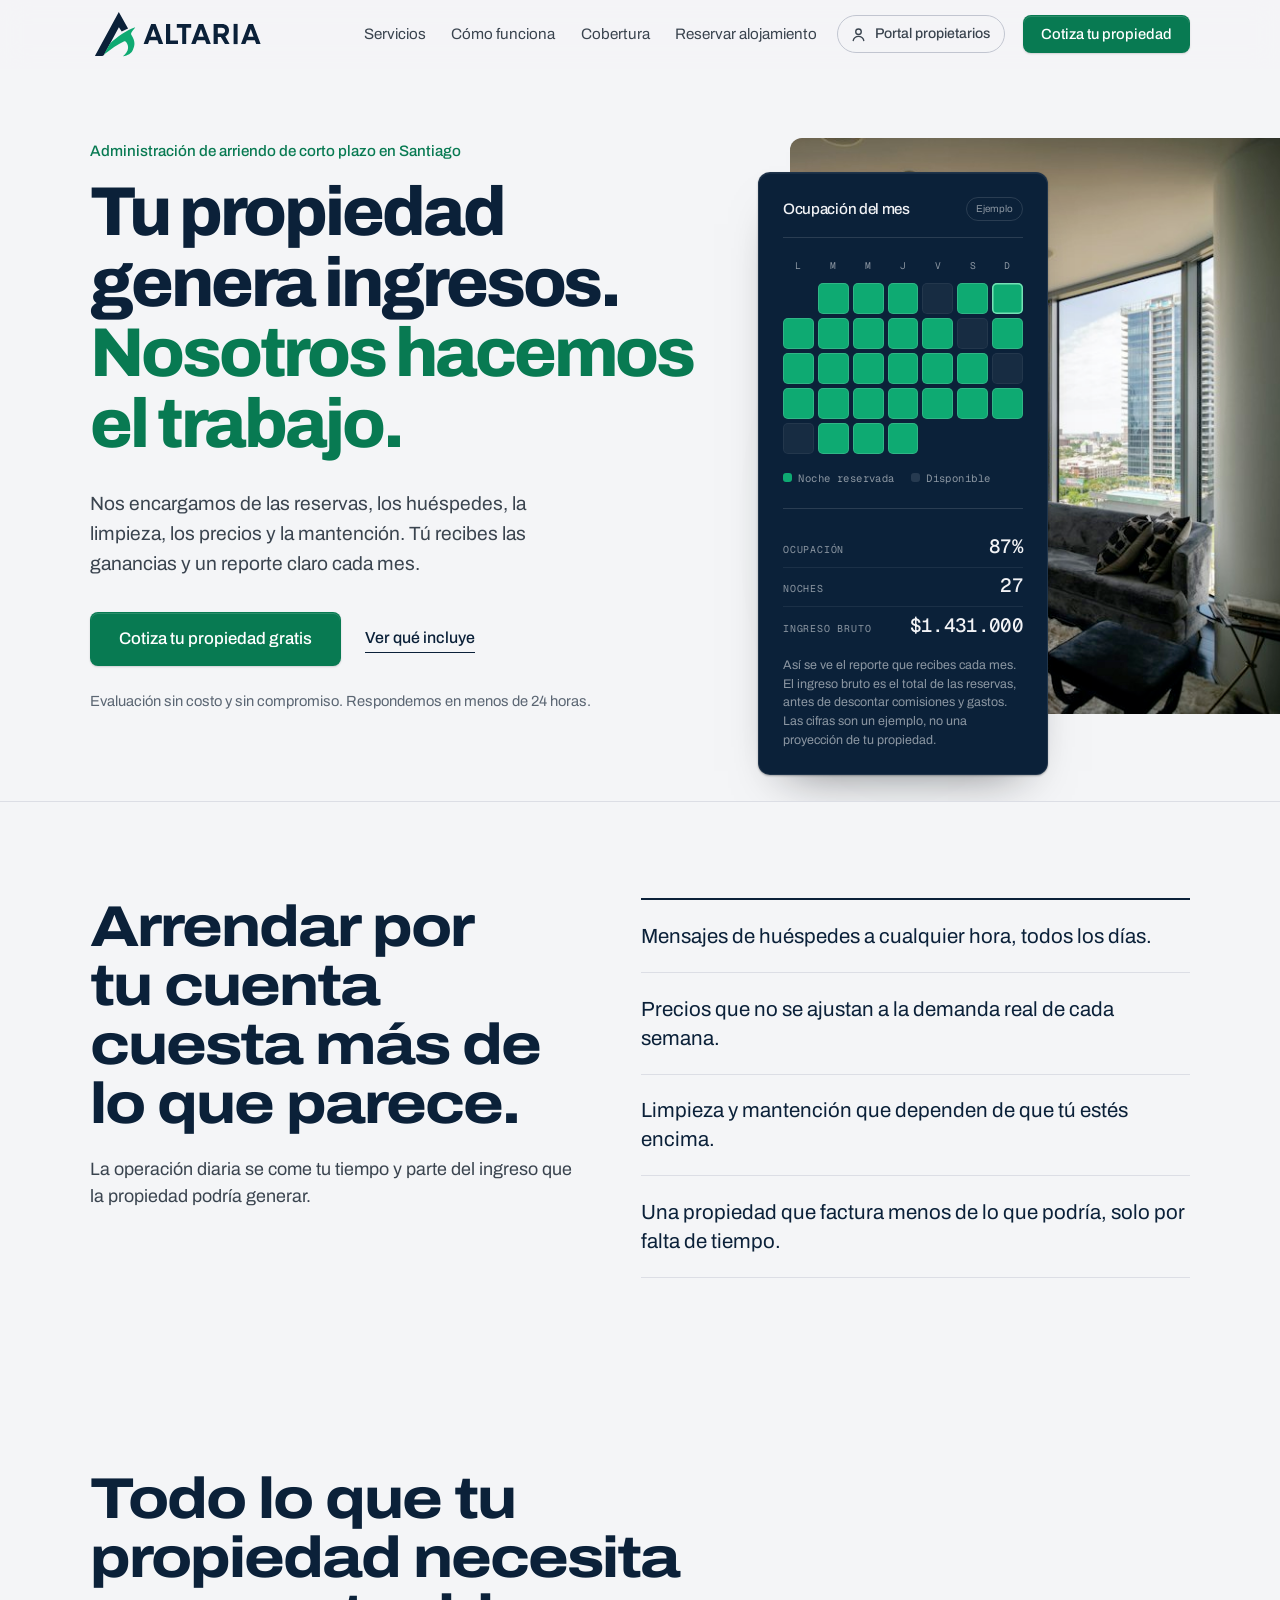
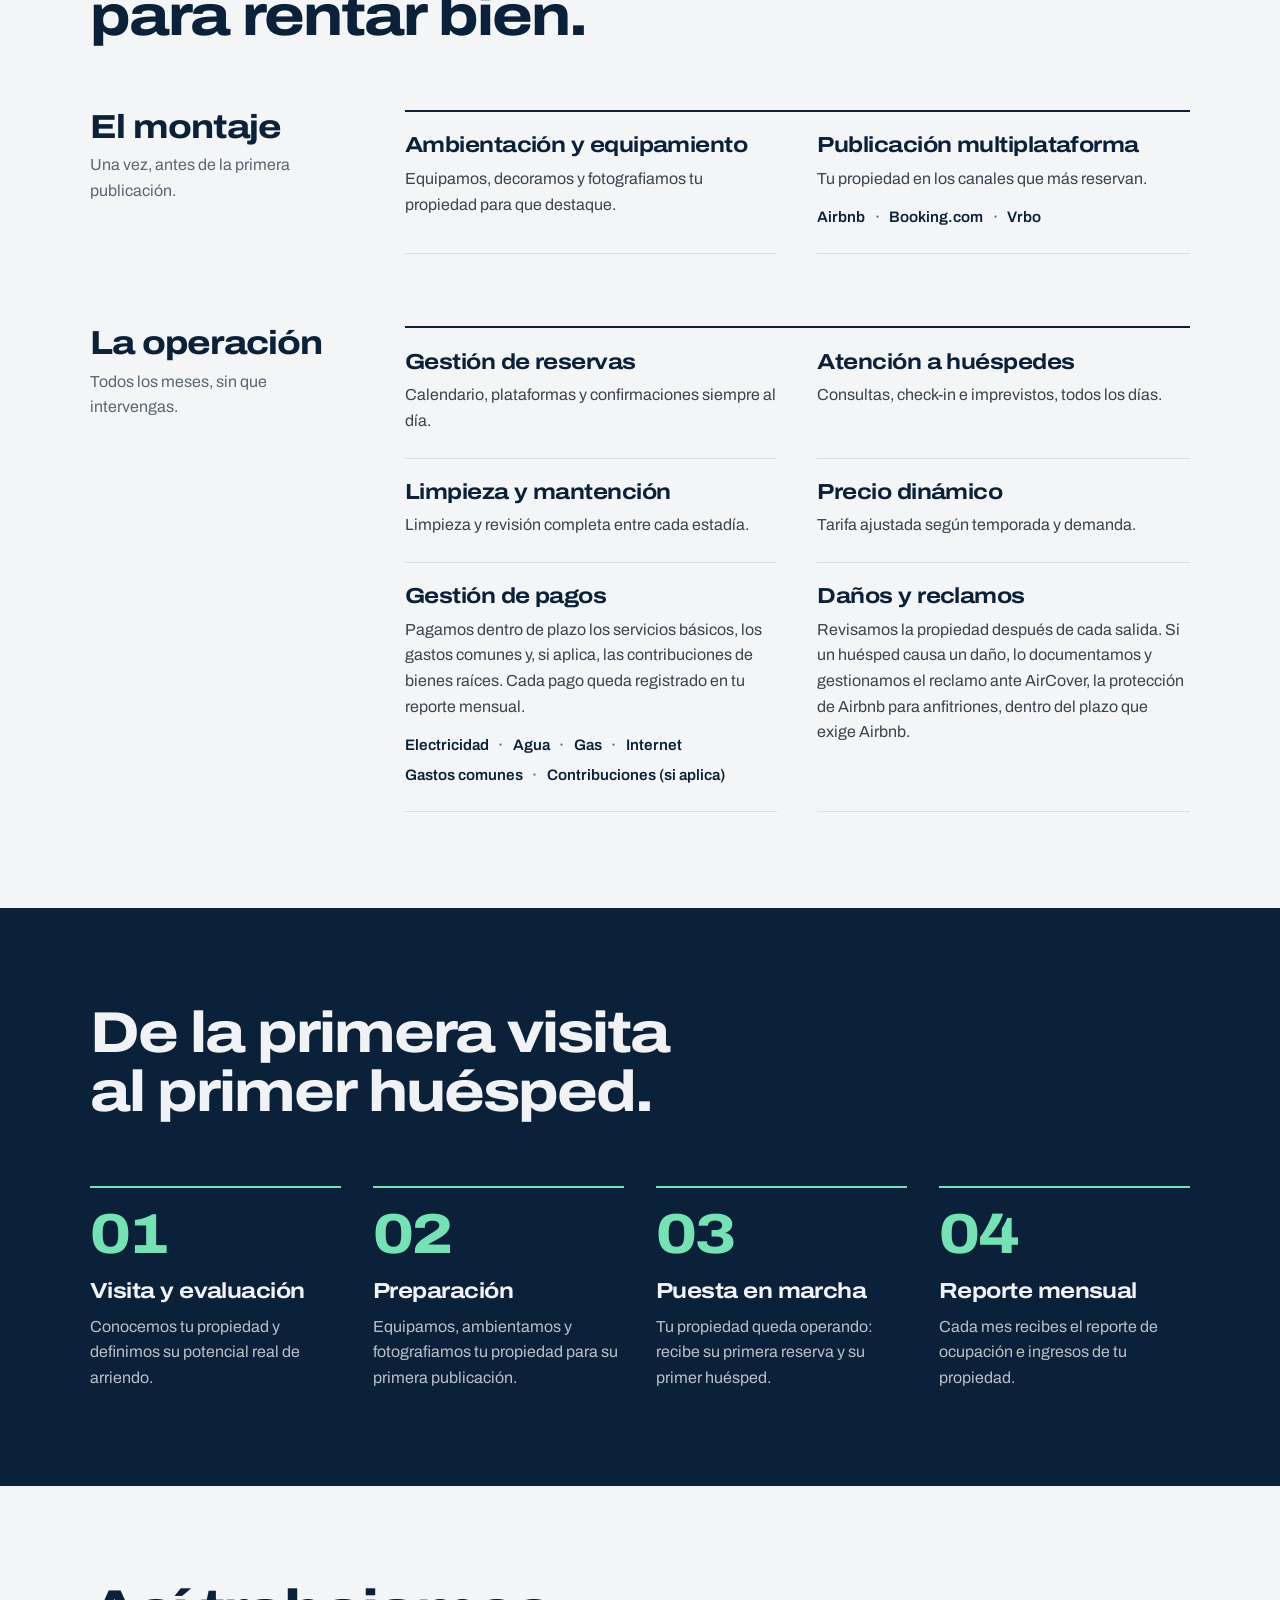
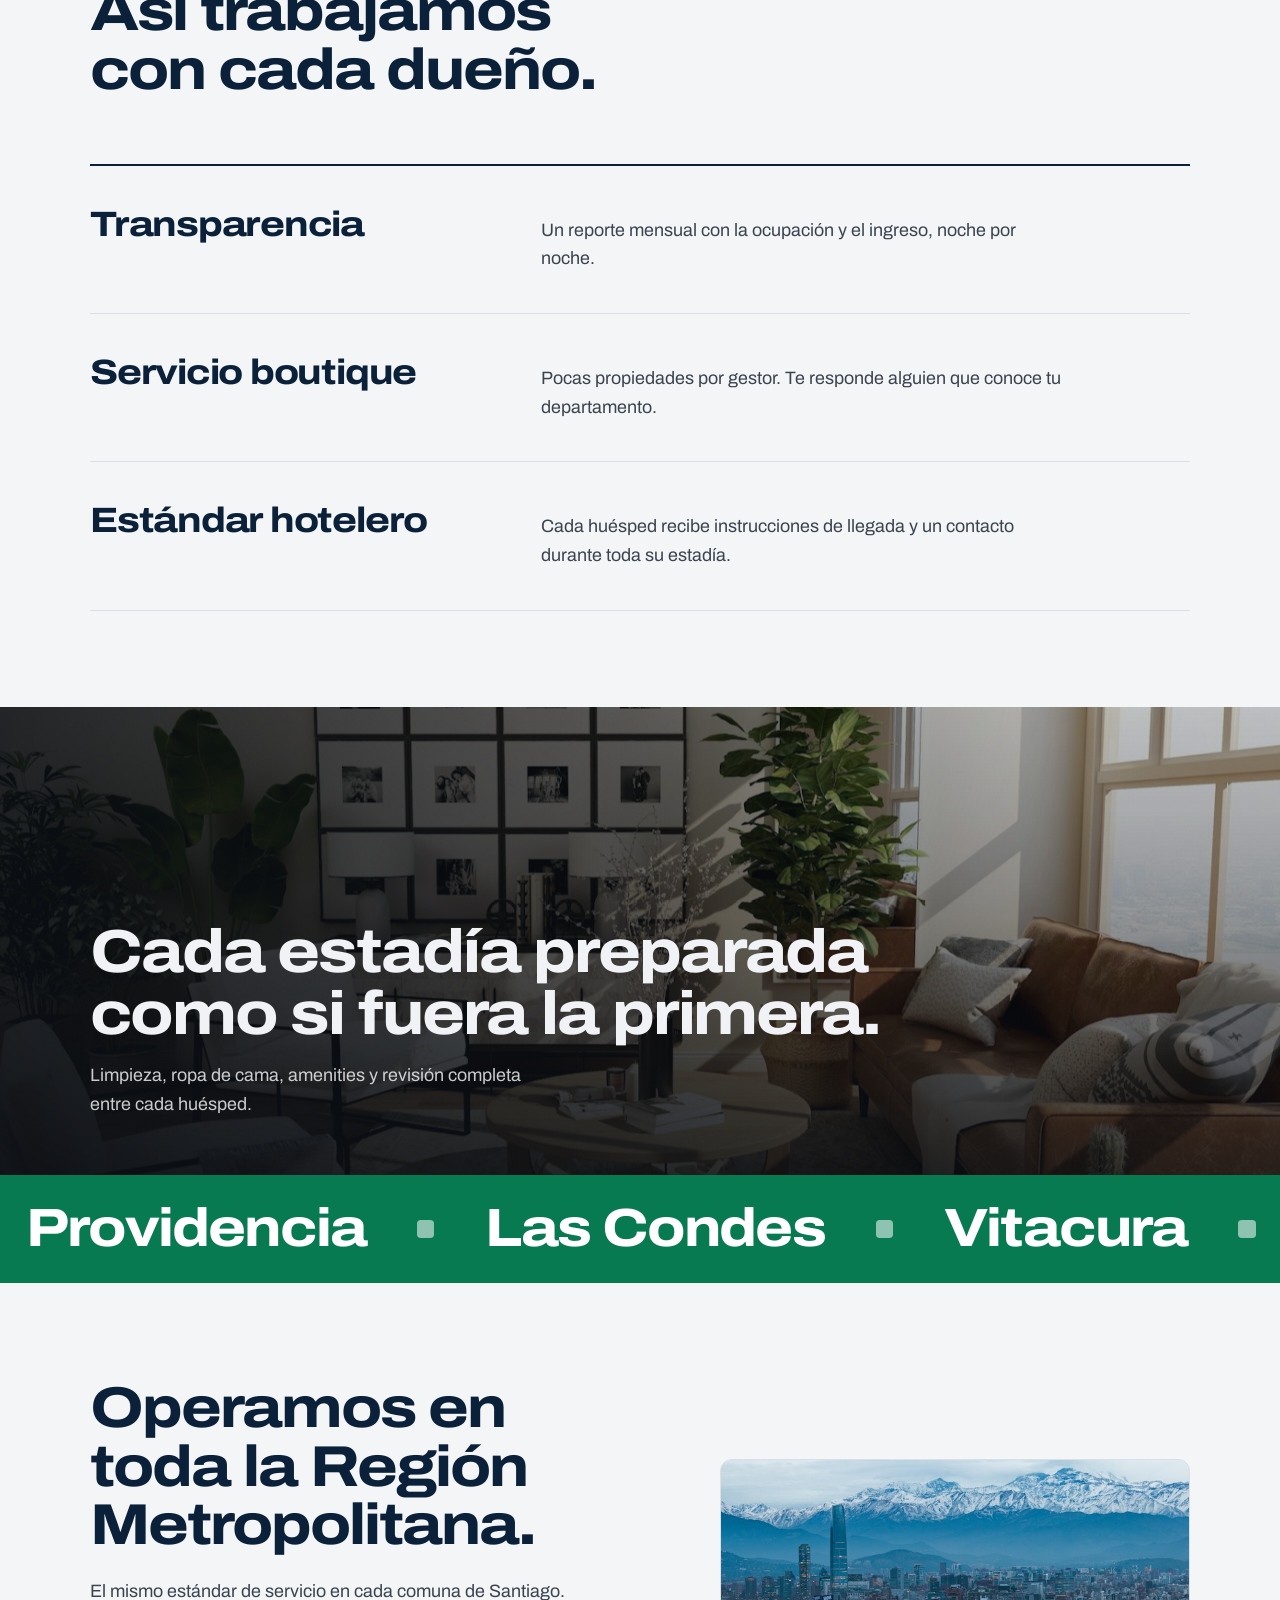
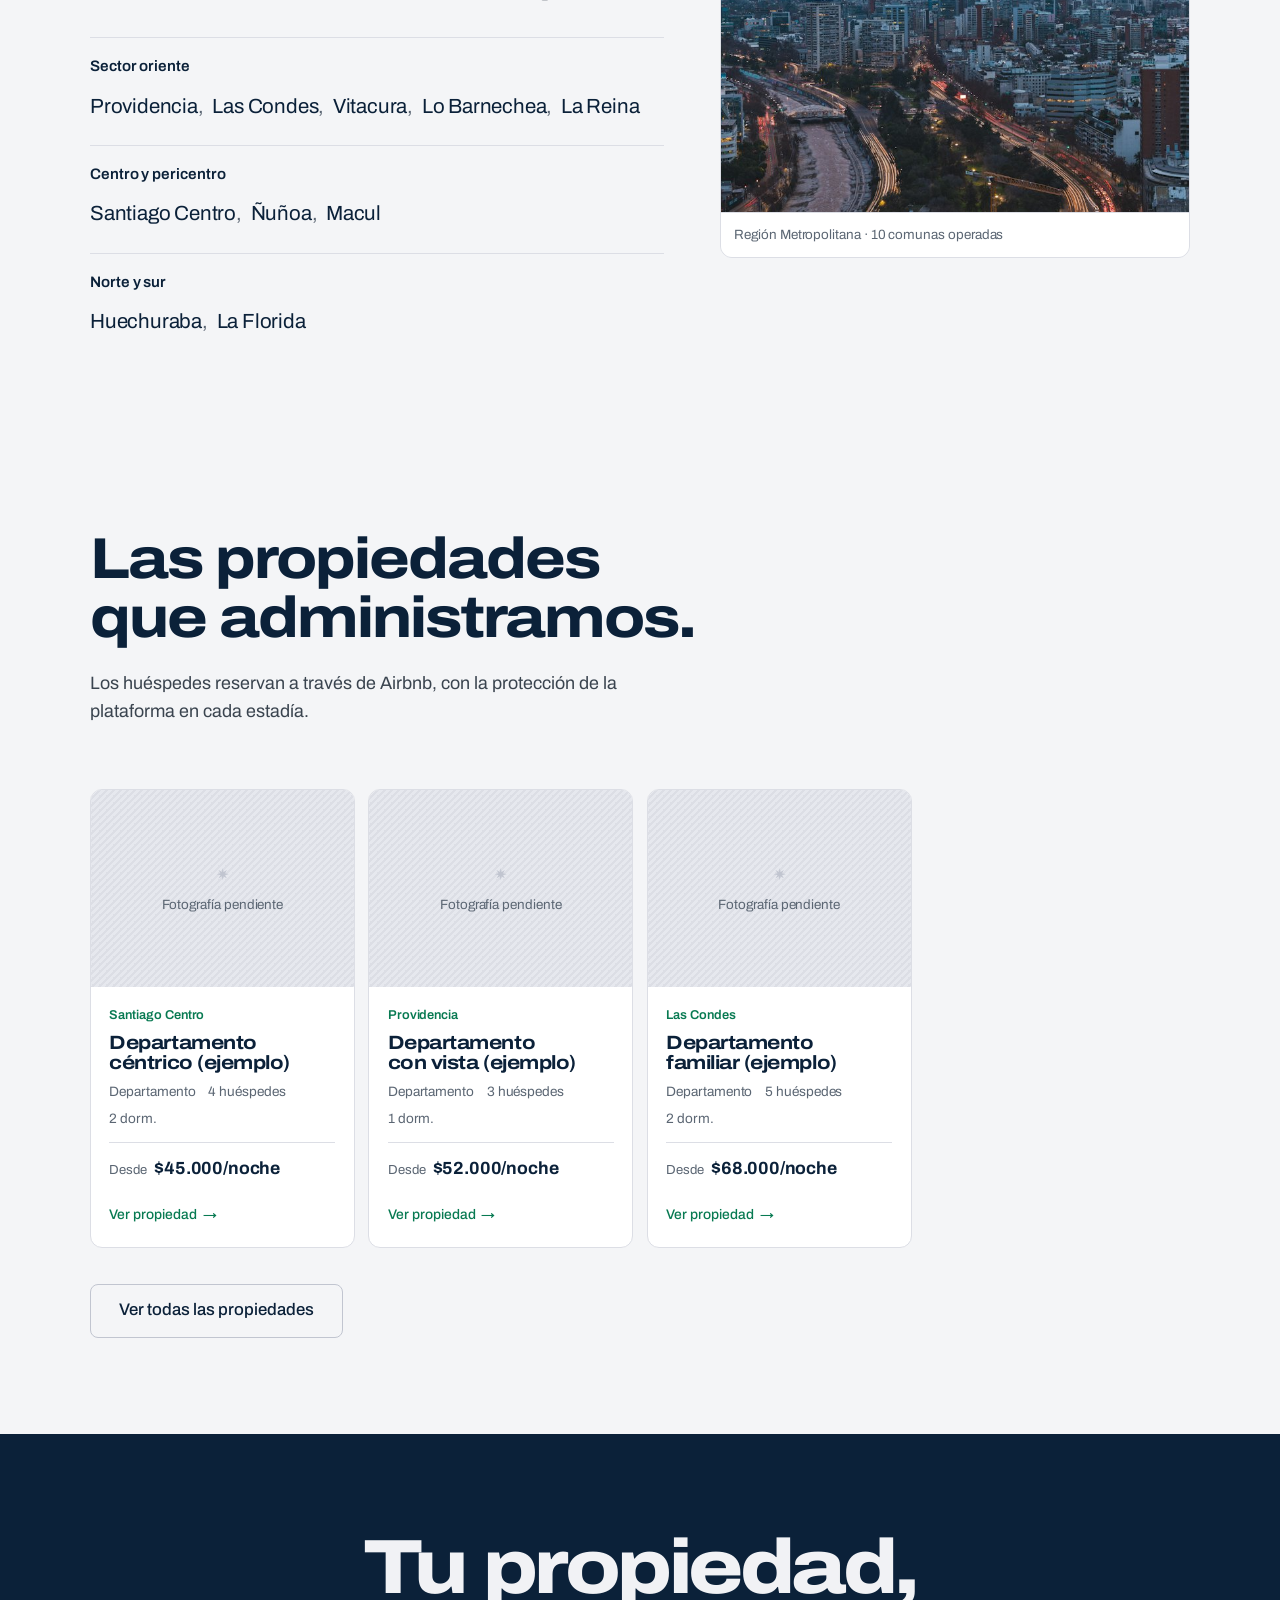
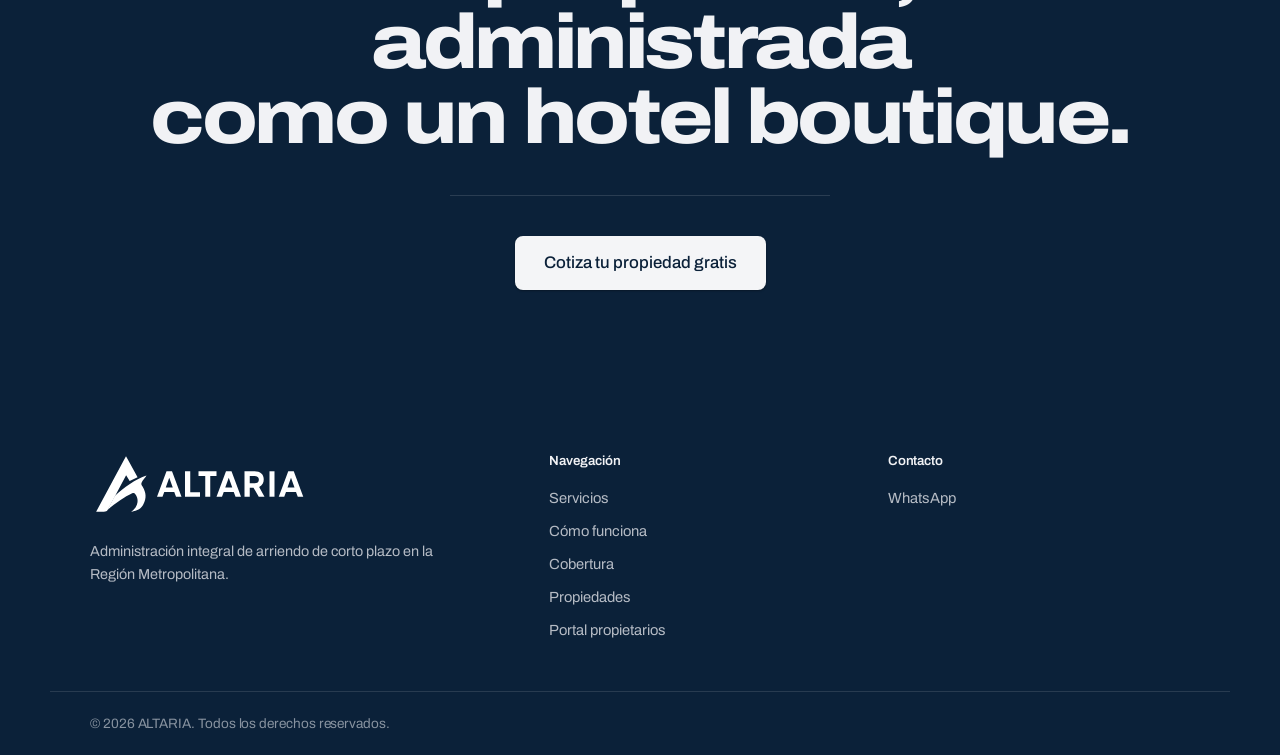
==== commit 12543b79: "Reservas de huéspedes solo por Airbnb Para que cada estadía quede cubierta por AirCover, la ficha en" ====
--- a/index.html
+++ b/index.html
@@ -406,9 +406,9 @@
   <section class="section galeria" id="galeria">
     <div class="section-inner">
       <div class="section-head">
-        <h2 class="section-title">Reserva directo en las propiedades que administramos.</h2>
+        <h2 class="section-title">Las propiedades que administramos.</h2>
         <p class="section-copy">
-          Los huéspedes también pueden reservar directo con nosotros, sin comisión de plataformas.
+          Los huéspedes reservan a través de Airbnb, con la protección de la plataforma en cada estadía.
         </p>
       </div>
 
--- a/styles.css
+++ b/styles.css
@@ -171,7 +171,6 @@
 /* Rotulos de seccion y de ficha: sans, sin versalitas ni tracking */
 .sector-name,
 .footer-heading,
-.folio-label,
 .property-card-comuna,
 .property-detail-comuna{
   font-family:var(--font-sans);
@@ -1191,6 +1190,7 @@
   color:var(--fg-faint);
 }
 .property-detail-desc{ color:var(--fg-soft); }
+.property-detail-note{ margin-top:-.35rem; font-size:.86rem; color:var(--fg-faint); }
 .property-detail-amenities-title{
   font-size:.95rem;
   font-weight:600;
@@ -1308,7 +1308,7 @@
 }
 
 /* ============================================================
-   18. Filtros y formularios
+   18. Filtro del catálogo
    ============================================================ */
 .filter-bar{
   display:flex;
@@ -1317,20 +1317,13 @@
   flex-wrap:wrap;
   padding-bottom:.5rem;
 }
-.filter-bar label,
-.form-group label{
+.filter-bar label{
   font-size:.86rem;
   font-weight:500;
   letter-spacing:-.005em;
   color:var(--fg-soft);
 }
-
-.form-group{ display:flex; flex-direction:column; gap:.4rem; }
-
-.filter-bar select,
-.form-group input,
-.form-group select,
-.form-group textarea{
+.filter-bar select{
   font-family:var(--font-sans);
   font-size:.95rem;
   letter-spacing:-.01em;
@@ -1339,125 +1332,19 @@
   border:1px solid var(--line-c);
   border-radius:var(--radius-sm);
   padding:.72rem .85rem;
-  width:100%;
+  width:auto;
+  min-width:220px;
   min-height:46px;
   transition:border-color .18s var(--ease), box-shadow .18s var(--ease);
 }
-.filter-bar select{ width:auto; min-width:220px; }
-.form-group textarea{ min-height:110px; resize:vertical; }
-
-.filter-bar select:hover,
-.form-group input:hover,
-.form-group select:hover,
-.form-group textarea:hover{ border-color:var(--line-strong); }
-
-.filter-bar select:focus-visible,
-.form-group input:focus-visible,
-.form-group select:focus-visible,
-.form-group textarea:focus-visible{
+.filter-bar select:hover{ border-color:var(--line-strong); }
+.filter-bar select:focus-visible{
   outline:none;
   border-color:var(--accent);
   box-shadow:0 0 0 3px var(--accent-ring);
 }
 
-.form-row{ display:grid; gap:1rem; }
-@media (min-width:560px){
-  .form-row{ grid-template-columns:repeat(2,1fr); }
-}
-
-.booking-layout{ display:grid; gap:clamp(1.75rem,3.5vw,2.75rem); align-items:start; }
-@media (min-width:980px){
-  .booking-layout{ grid-template-columns:minmax(0,1.15fr) minmax(0,.85fr); }
-}
-.booking-form{
-  display:flex;
-  flex-direction:column;
-  gap:1rem;
-  background:var(--surface-2);
-  border:1px solid var(--line-c);
-  border-radius:var(--radius);
-  padding:clamp(1.3rem,3vw,1.85rem);
-}
-.booking-form .btn{ margin-top:.4rem; }
-
-.form-alert{
-  display:none;
-  font-size:.9rem;
-  color:var(--danger);
-  background:var(--danger-soft);
-  border:1px solid rgba(178,58,16,.25);
-  border-radius:var(--radius-sm);
-  padding:.75rem .9rem;
-}
-.form-alert.is-visible{ display:block; }
-.form-submit-note{ font-size:.82rem; color:var(--fg-faint); }
-
 .filter-empty{ margin-top:2rem; color:var(--fg-faint); }
-
-/* ============================================================
-   19. Folio (resumen de la solicitud de reserva)
-   ============================================================ */
-.booking-folio-wrap{ position:sticky; top:calc(var(--header-h) + 1.5rem); }
-.folio-caption{
-  font-size:.86rem;
-  letter-spacing:-.005em;
-  color:var(--fg-faint);
-  margin-bottom:.75rem;
-}
-.folio{
-  background:var(--surface-2);
-  border:1px solid var(--line-c);
-  border-radius:var(--radius);
-  padding:clamp(1.2rem,2.6vw,1.5rem);
-}
-.folio-head{
-  display:flex;
-  align-items:center;
-  justify-content:space-between;
-  gap:1rem;
-  margin-bottom:.9rem;
-}
-.folio-label{ font-size:.83rem; color:var(--fg); }
-.folio-label-dim{ color:var(--fg-faint); }
-.folio-rule{ height:1px; background:var(--line-c); }
-.folio-fields{ display:grid; padding-block:.35rem; }
-.folio-fields li{
-  display:flex;
-  align-items:baseline;
-  justify-content:space-between;
-  gap:1rem;
-  padding:.58rem 0;
-  font-size:.9rem;
-  color:var(--fg-faint);
-  border-bottom:1px solid var(--line-2);
-}
-.folio-fields li:last-child{ border-bottom:none; }
-.folio-value{
-  font-weight:600;
-  font-size:.92rem;
-  letter-spacing:0;
-  color:var(--fg);
-  text-align:right;
-  font-variant-numeric:tabular-nums;
-}
-.folio-seal{
-  margin-top:.9rem;
-  display:flex;
-  align-items:center;
-  gap:.55rem;
-}
-.seal-ring{
-  width:8px; height:8px;
-  border-radius:50%;
-  background:var(--ok-soft);
-  box-shadow:inset 0 0 0 2px var(--ok);
-  flex-shrink:0;
-}
-.seal-text{
-  font-size:.85rem;
-  font-weight:600;
-  color:var(--ok);
-}
 
 /* ============================================================
    20. CTA final
@@ -1555,8 +1442,7 @@
    Los navegadores no imprimen fondos, así que las secciones
    oscuras salían en texto claro sobre papel blanco. Aquí se
    devuelven a tinta negra y se oculta todo lo que no es
-   contenido. El folio de la reserva es lo único que alguien
-   va a imprimir de verdad, así que conserva su marco.
+   contenido.
    ============================================================ */
 @media print{
   .site-header,
@@ -1588,46 +1474,10 @@
   .section{ padding-block:1.2rem; }
   a{ color:#000; text-decoration:underline; }
 
-  .booking-folio-wrap{ position:static; }
-  .booking-folio{ border:1px solid #999; page-break-inside:avoid; }
-
   .servicio-card,
   .property-card,
   .proceso-list li,
   .pillar{ page-break-inside:avoid; }
-}
-
-/* Respaldo del formulario cuando el navegador bloquea WhatsApp */
-.booking-fallback{
-  margin-top:1.25rem;
-  padding:1.1rem;
-  border:1px solid var(--line-strong);
-  border-radius:var(--radius-sm);
-  background:var(--surface-2);
-  display:flex;
-  flex-direction:column;
-  gap:.7rem;
-}
-.booking-fallback-title{ font-weight:600; letter-spacing:-.015em; }
-.booking-fallback p{ font-size:.92rem; color:var(--fg-soft); }
-.booking-fallback textarea{
-  width:100%;
-  font-family:var(--font-mono);
-  font-size:.82rem;
-  line-height:1.5;
-  padding:.7rem;
-  border:1px solid var(--line-c);
-  border-radius:var(--radius-xs);
-  background:var(--surface);
-  color:var(--fg);
-  resize:vertical;
-}
-.booking-fallback-actions{ display:flex; flex-wrap:wrap; gap:.6rem; }
-
-/* Campo marcado como inválido tras enviar */
-[aria-invalid="true"]{
-  border-color:var(--danger) !important;
-  box-shadow:0 0 0 3px var(--danger-soft);
 }
 
 /* Encabezado para lectores de pantalla, sin ocupar espacio */
